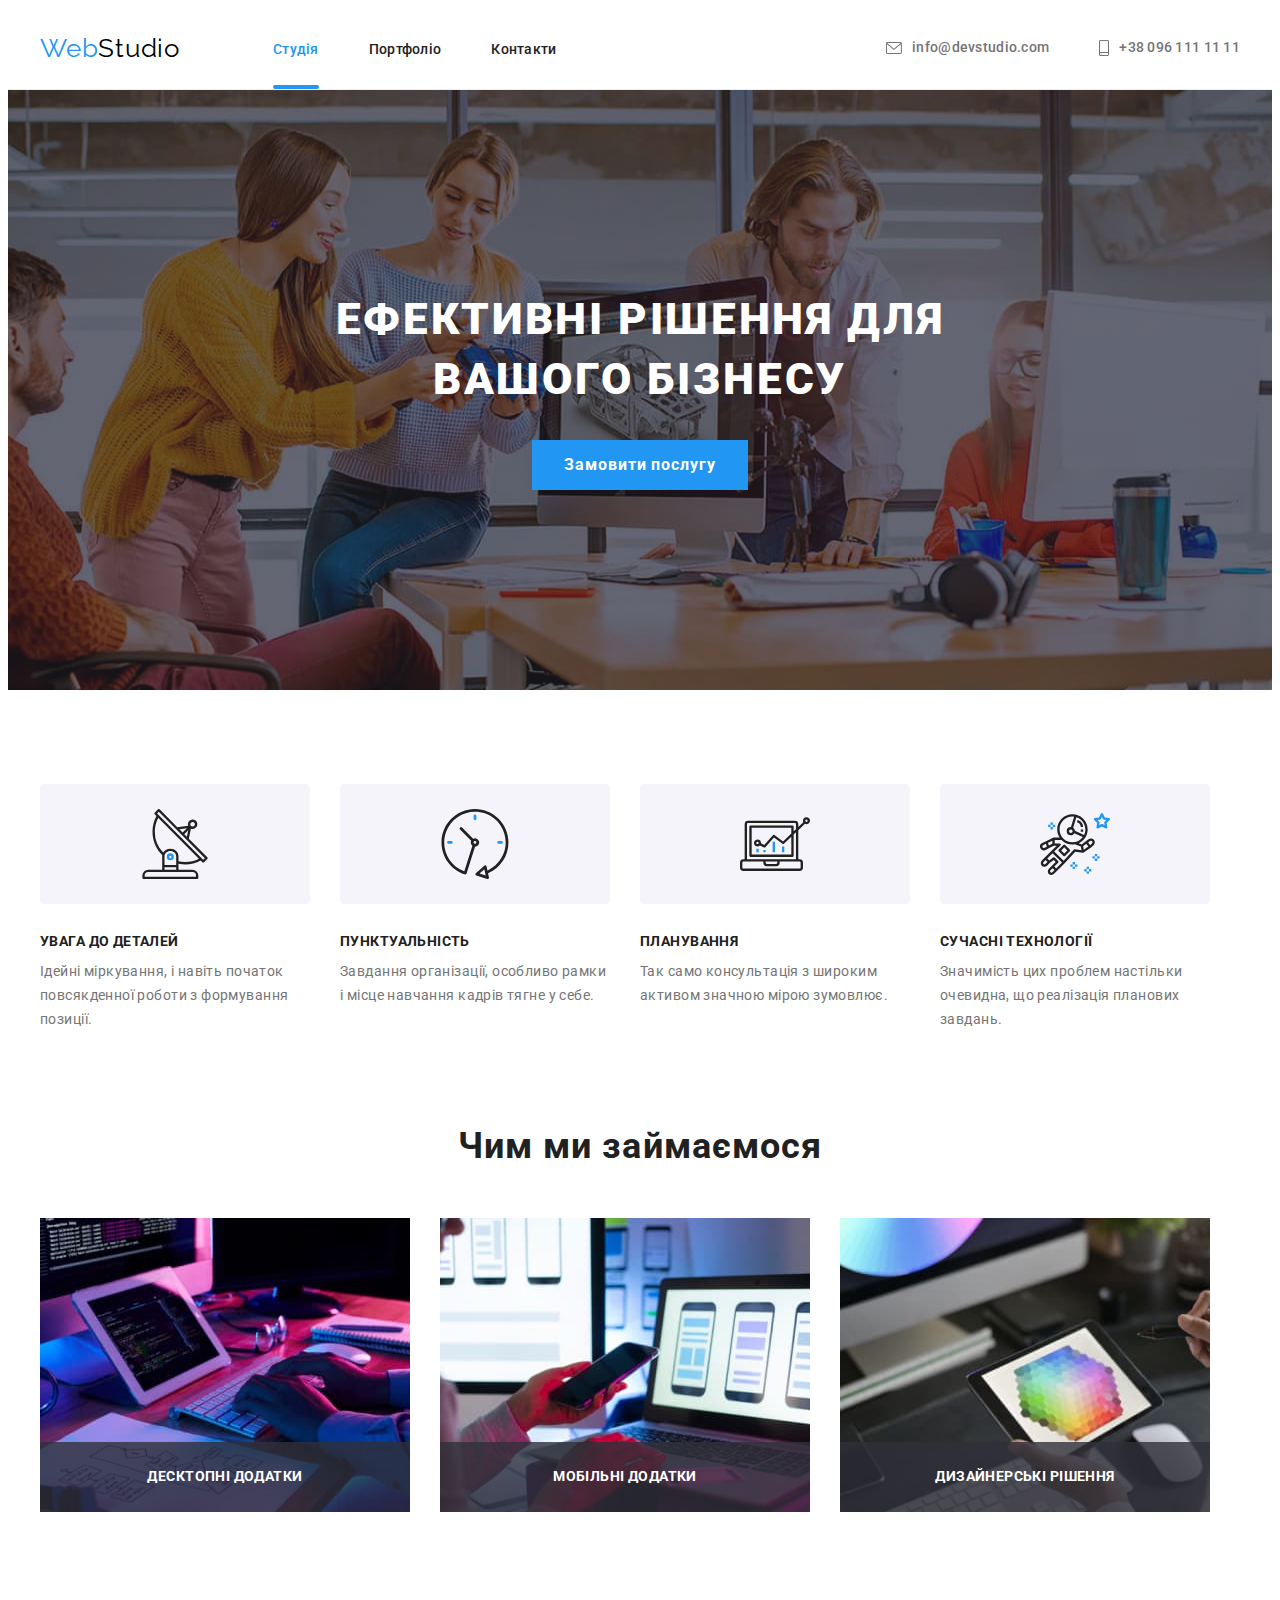
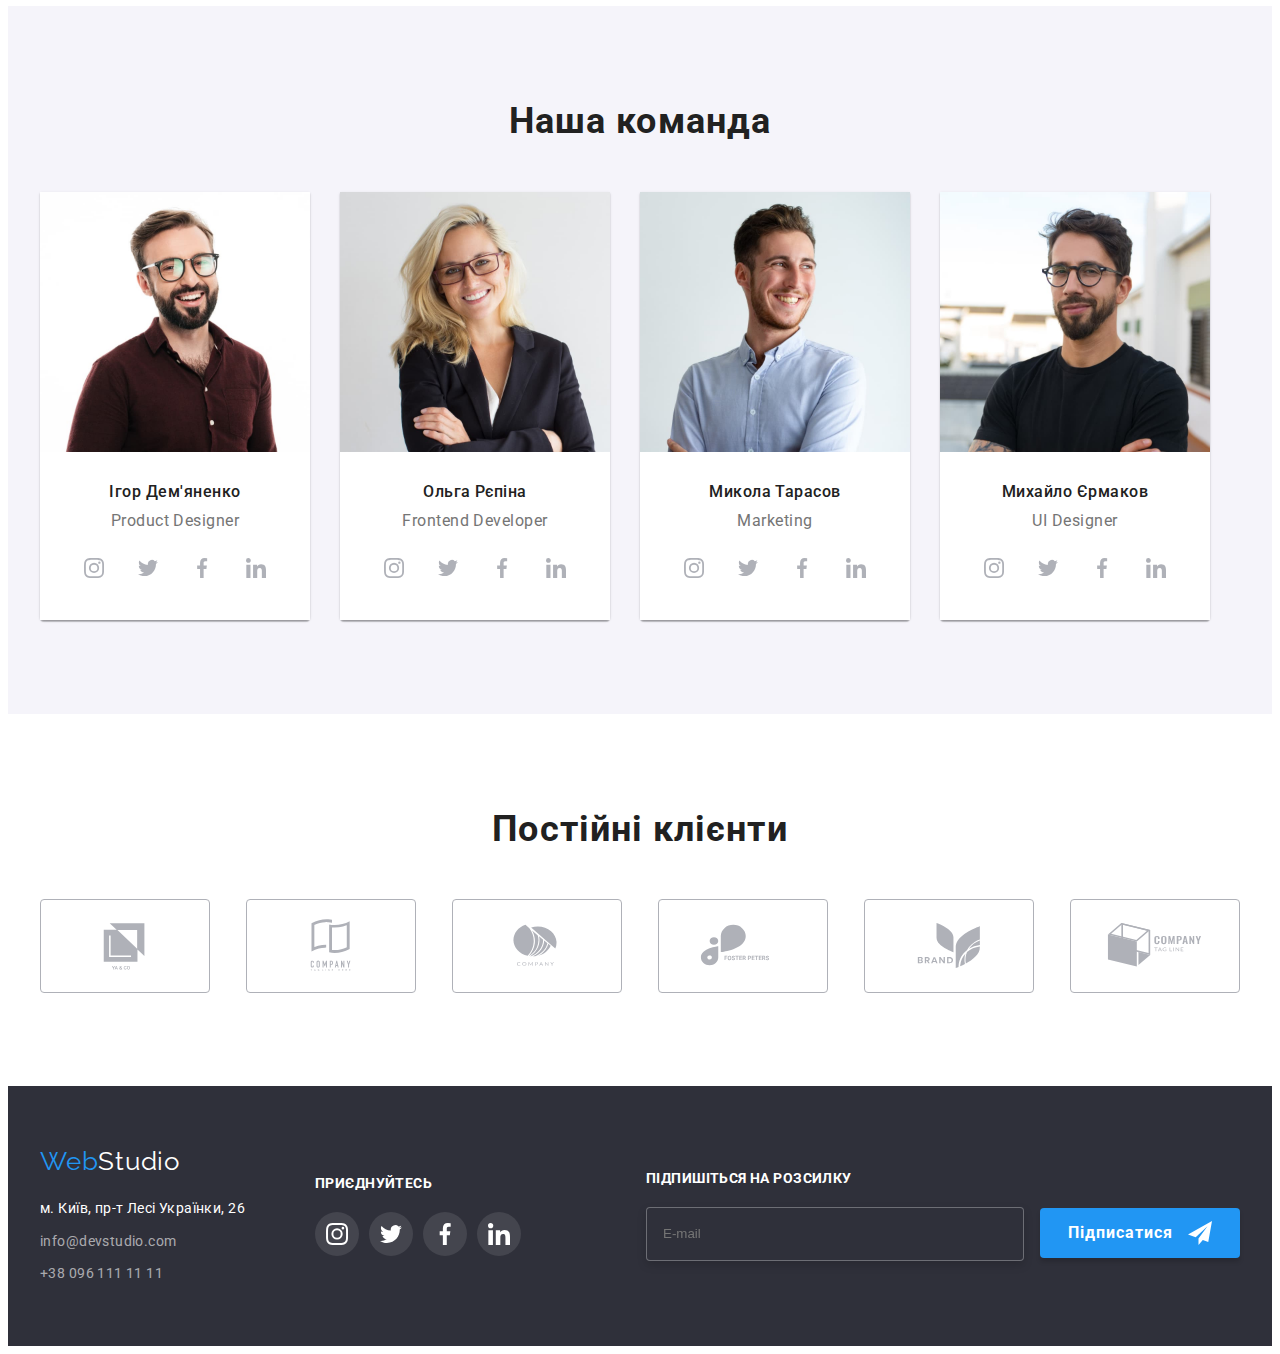
==== index.html @ cbd7b614 "semi-final-hw7" ====
<!DOCTYPE html>
<html lang="uk">
  <head>
    <meta charset="UTF-8" />
    <meta http-equiv="X-UA-Compatible" content="IE=edge" />
    <meta name="viewport" content="width=device-width, initial-scale=1.0" />
    <title>Студія</title>
    <link
      rel="stylesheet"
      href="https://cdnjs.cloudflare.com/ajax/libs/modern-normalize/1.1.0/modern-normalize.min.css"
      integrity="sha512-wpPYUAdjBVSE4KJnH1VR1HeZfpl1ub8YT/NKx4PuQ5NmX2tKuGu6U/JRp5y+Y8XG2tV+wKQpNHVUX03MfMFn9Q=="
      crossorigin="anonymous"
      referrerpolicy="no-referrer"
    />
    <!-- <link rel="stylesheet" href="./css/style.css" /> -->
    <link rel="stylesheet" href="./css/main.min.css" />

    <link rel="preconnect" href="https://fonts.googleapis.com" />
    <link rel="preconnect" href="https://fonts.gstatic.com" crossorigin />
    <link
      href="https://fonts.googleapis.com/css2?family=Raleway:wght@700&family=Roboto:wght@400;500;700;900&display=swap"
      rel="stylesheet"
    />
  </head>

  <body>
    <!-- header -->
    <header>
      <div class="container">
        <a class="logo-header" href="">Web<span class="header-studio">Studio</span></a>
        <nav>
          <ul class="list">
            <li><a href="" class="link current" target="_self">Студія</a></li>
            <li><a href="./portfolio.html" class="link">Портфоліо</a></li>
            <li><a href="" class="link">Контакти</a></li>
          </ul>
        </nav>

        <ul class="header-adress">
          <li>
            <a href="mailto:info@devstudio.com" class="header-mail">
              <svg width="16" height="12" class="header-mail-icon">
                <use href="./images/icons.svg#icon-envelope"></use>
              </svg>
              info@devstudio.com</a
            >
          </li>
          <li>
            <a href="tel:+380961111111" class="header-phone"
              ><svg width="10" height="16" class="header-phone-icon">
                <use href="./images/icons.svg#icon-smartphone"></use>
              </svg>
              +38 096 111 11 11</a
            >
          </li>
        </ul>
      </div>
    </header>
    <main>
      <section class="solution">
        <div class="container">
          <h1 class="solution-text">Ефективні рішення для вашого бізнесу</h1>
          <button class="button-studio" type="button" data-modal-open>Замовити послугу</button>
        </div>
      </section>
      <section class="section">
        <div class="container">
          <ul class="benefits">
            <li>
              <div class="benefits-icon">
                <svg width="70" height="70" class="benefits-icon-item">
                  <use href="./images/icons.svg#icon-antenna"></use>
                </svg>
              </div>
              <h3 class="benefits-text">УВАГА ДО ДЕТАЛЕЙ</h3>
              <p class="benefits-subtext">
                Ідейні міркування, і навіть початок повсякденної роботи з формування позиції.
              </p>
            </li>
            <li>
              <div class="benefits-icon">
                <svg width="70" height="70" class="benefits-icon-item">
                  <use href="./images/icons.svg#icon-clock"></use>
                </svg>
              </div>
              <h3 class="benefits-text">ПУНКТУАЛЬНІСТЬ</h3>
              <p class="benefits-subtext">
                Завдання організації, особливо рамки і місце навчання кадрів тягне у себе.
              </p>
            </li>

            <li>
              <div class="benefits-icon">
                <svg width="70" height="70" class="benefits-icon-item">
                  <use href="./images/icons.svg#icon-diagram"></use>
                </svg>
              </div>
              <h3 class="benefits-text">ПЛАНУВАННЯ</h3>
              <p class="benefits-subtext">
                Так само консультація з широким активом значною мірою зумовлює.
              </p>
            </li>
            <li>
              <div class="benefits-icon">
                <svg width="70" height="70" class="benefits-icon-item">
                  <use href="./images/icons.svg#icon-astronaut"></use>
                </svg>
              </div>
              <h3 class="benefits-text">СУЧАСНІ ТЕХНОЛОГІЇ</h3>
              <p class="benefits-subtext">
                Значимість цих проблем настільки очевидна, що реалізація планових завдань.
              </p>
            </li>
          </ul>
        </div>
      </section>
      <section class="section about">
        <div class="container">
          <h2 class="text-section">Чим ми займаємося</h2>
          <ul class="about-pictures">
            <li class="label">
              <img src="./images/box-1.jpg" alt="верстка" width="370" height="294" />
              <div class="label-studio">
                <h3 class="label-studio-text">Десктопні додатки</h3>
              </div>
            </li>
            <li class="label">
              <img src="./images/box-2.jpg" alt="оформлення" width="370" height="294" />
              <div class="label-studio">
                <h3 class="label-studio-text">Мобільні додатки</h3>
              </div>
            </li>
            <li class="label">
              <img src="./images/box-3.jpg" alt="результат" width="370" height="294" />
              <div class="label-studio">
                <h3 class="label-studio-text">Дизайнерські рішення</h3>
              </div>
            </li>
          </ul>
        </div>
      </section>
      <section class="team section">
        <div class="container">
          <h2 class="text-section">Наша команда</h2>
          <ul class="team-foto">
            <li>
              <img src="./images/foto-1.jpg" alt="Дизайнер" width="270" height="260" />
              <div class="hero-name-position">
                <h3 class="hero-name">Ігор Дем'яненко</h3>
                <p class="hero-position">Product Designer</p>
                <ul class="hero-adress">
                  <li class="hero-adress-link">
                    <a href="#" class="social-netw"
                      ><svg width="20" height="20" class="soc-netw-item">
                        <use href="./images/icons.svg#icon-instagram"></use></svg
                    ></a>
                  </li>
                  <li class="hero-adress-link">
                    <a href="#" class="social-netw"
                      ><svg width="20" height="20" class="soc-netw-item">
                        <use href="./images/icons.svg#icon-twitter"></use></svg
                    ></a>
                  </li>
                  <li class="hero-adress-link">
                    <a href="#" class="social-netw"
                      ><svg width="20" height="20" class="soc-netw-item">
                        <use href="./images/icons.svg#icon-facebook"></use></svg
                    ></a>
                  </li>
                  <li class="hero-adress-link">
                    <a href="#" class="social-netw"
                      ><svg width="20" height="20" class="soc-netw-item">
                        <use href="./images/icons.svg#icon-linkedin"></use></svg
                    ></a>
                  </li>
                </ul>
              </div>
            </li>
            <li>
              <img src="./images/foto-2.jpg" alt="Розробник" width="270" height="260" />
              <div class="hero-name-position">
                <h3 class="hero-name">Ольга Рєпіна</h3>
                <p class="hero-position">Frontend Developer</p>
                <ul class="hero-adress">
                  <li class="hero-adress-link">
                    <a href="#" class="social-netw"
                      ><svg width="20" height="20" class="soc-netw-item">
                        <use href="./images/icons.svg#icon-instagram"></use></svg
                    ></a>
                  </li>
                  <li class="hero-adress-link">
                    <a href="#" class="social-netw"
                      ><svg width="20" height="20" class="soc-netw-item">
                        <use href="./images/icons.svg#icon-twitter"></use></svg
                    ></a>
                  </li>
                  <li class="hero-adress-link">
                    <a href="#" class="social-netw"
                      ><svg width="20" height="20" class="soc-netw-item">
                        <use href="./images/icons.svg#icon-facebook"></use></svg
                    ></a>
                  </li>
                  <li class="hero-adress-link">
                    <a href="#" class="social-netw"
                      ><svg width="20" height="20" class="soc-netw-item">
                        <use href="./images/icons.svg#icon-linkedin"></use></svg
                    ></a>
                  </li>
                </ul>
              </div>
            </li>
            <li>
              <img src="./images/foto-3.jpg" alt="Маркетолог" width="270" height="260" />
              <div class="hero-name-position">
                <h3 class="hero-name">Микола Тарасов</h3>
                <p class="hero-position">Marketing</p>
                <ul class="hero-adress">
                  <li class="hero-adress-link">
                    <a href="#" class="social-netw"
                      ><svg width="20" height="20" class="soc-netw-item">
                        <use href="./images/icons.svg#icon-instagram"></use></svg
                    ></a>
                  </li>
                  <li class="hero-adress-link">
                    <a href="#" class="social-netw"
                      ><svg width="20" height="20" class="soc-netw-item">
                        <use href="./images/icons.svg#icon-twitter"></use></svg
                    ></a>
                  </li>
                  <li class="hero-adress-link">
                    <a href="#" class="social-netw"
                      ><svg width="20" height="20" class="soc-netw-item">
                        <use href="./images/icons.svg#icon-facebook"></use></svg
                    ></a>
                  </li>
                  <li class="hero-adress-link">
                    <a href="#" class="social-netw"
                      ><svg width="20" height="20" class="soc-netw-item">
                        <use href="./images/icons.svg#icon-linkedin"></use></svg
                    ></a>
                  </li>
                </ul>
              </div>
            </li>
            <li>
              <img src="./images/foto-4.jpg" alt="Дизайнер інтерфейсу" width="270" height="260" />
              <div class="hero-name-position">
                <h3 class="hero-name">Михайло Єрмаков</h3>
                <p class="hero-position">UI Designer</p>
                <ul class="hero-adress">
                  <li class="hero-adress-link">
                    <a href="#" class="social-netw"
                      ><svg width="20" height="20" class="soc-netw-item">
                        <use href="./images/icons.svg#icon-instagram"></use></svg
                    ></a>
                  </li>
                  <li class="hero-adress-link">
                    <a href="#" class="social-netw"
                      ><svg width="20" height="20" class="soc-netw-item">
                        <use href="./images/icons.svg#icon-twitter"></use></svg
                    ></a>
                  </li>
                  <li class="hero-adress-link">
                    <a href="#" class="social-netw"
                      ><svg width="20" height="20" class="soc-netw-item">
                        <use href="./images/icons.svg#icon-facebook"></use></svg
                    ></a>
                  </li>
                  <li class="hero-adress-link">
                    <a href="#" class="social-netw"
                      ><svg width="20" height="20" class="soc-netw-item">
                        <use href="./images/icons.svg#icon-linkedin"></use></svg
                    ></a>
                  </li>
                </ul>
              </div>
            </li>
          </ul>
        </div>
      </section>
      <section class="section">
        <div class="container">
          <h2 class="regular-clients">Постійні клієнти</h2>
          <ul class="clients">
            <li class="clients-icons">
              <a href="#" class="clients-icons-view"
                ><svg width="106" height="60" class="client-view">
                  <use href="./images/icons.svg#icon-Logo"></use></svg
              ></a>
            </li>
            <li class="clients-icons">
              <a href="#" class="clients-icons-view"
                ><svg width="106" height="60" class="client-view">
                  <use href="./images/icons.svg#icon-Logo-1"></use></svg
              ></a>
            </li>
            <li class="clients-icons">
              <a href="#" class="clients-icons-view"
                ><svg width="106" height="60" class="client-view">
                  <use href="./images/icons.svg#icon-Logo-2"></use></svg
              ></a>
            </li>
            <li class="clients-icons">
              <a href="#" class="clients-icons-view"
                ><svg width="106" height="60" class="client-view">
                  <use href="./images/icons.svg#icon-Logo-3"></use></svg
              ></a>
            </li>
            <li class="clients-icons">
              <a href="#" class="clients-icons-view"
                ><svg width="106" height="60" class="client-view">
                  <use href="./images/icons.svg#icon-Logo-4"></use></svg
              ></a>
            </li>
            <li class="clients-icons">
              <a href="#" class="clients-icons-view"
                ><svg width="106" height="60" class="client-view">
                  <use href="./images/icons.svg#icon-Logo-5"></use></svg
              ></a>
            </li>
          </ul>
        </div>
      </section>
    </main>
    <footer>
      <div class="container footer-cont">
        <div class="experiment">
          <a class="logo-footer" href="">Web<span class="footer-studio">Studio</span></a>

          <address>
            <ul class="footer-adress">
              <li class="footer-adress-list">
                <a
                  href="https://goo.gl/maps/3ANPrS1P89TsDABWA"
                  class="map"
                  target="_blank"
                  rel="noopener noreferrer nofollow"
                  >м. Київ, пр-т Лесі Українки, 26</a
                >
              </li>
              <li class="footer-adress-list">
                <a href="mailto:info@devstudio.com" class="footer-mail">info@devstudio.com</a>
              </li>
              <li class="footer-adress-list">
                <a href="tel:+380961111111" class="footer-phone">+38 096 111 11 11</a>
              </li>
            </ul>
          </address>
        </div>

        <div class="footer-social">
          <p class="footer-invite-text">Приєднуйтесь</p>
          <ul class="footer-invite">
            <li class="footer-invite-link">
              <a href="#" class="footer-invite-item"
                ><svg width="22" height="22" class="footer-invite-icon">
                  <use href="./images/icons.svg#icon-instagram"></use></svg
              ></a>
            </li>
            <li class="footer-invite-link">
              <a href="#" class="footer-invite-item"
                ><svg width="22" height="22" class="footer-invite-icon">
                  <use href="./images/icons.svg#icon-twitter"></use></svg
              ></a>
            </li>
            <li class="footer-invite-link">
              <a href="#" class="footer-invite-item"
                ><svg width="22" height="22" class="footer-invite-icon">
                  <use href="./images/icons.svg#icon-facebook"></use></svg
              ></a>
            </li>
            <li class="footer-invite-link">
              <a href="#" class="footer-invite-item"
                ><svg width="22" height="22" class="footer-invite-icon">
                  <use href="./images/icons.svg#icon-linkedin"></use></svg
              ></a>
            </li>
          </ul>
        </div>
        <div class="footer-mailing">
          <p class="footer-mailing-text">Підпишіться на розсилку</p>
          <form class="form-footer">
            <label class="mailing-text">
              <input class="input-text" name="Email" type="Email" placeholder="E-mail"
            /></label>

            <button type="submit" class="footer-mailing-btn">
              Підписатися
              <svg width="24" height="24" class="footer-icon-send">
                <use href="./images/icons.svg#icon-icon-send"></use>
              </svg>
            </button>
          </form>
        </div>
      </div>
    </footer>
    <div class="backdrop is-hidden" data-modal>
      <div class="modal">
        <button type="button" class="btn-close-modal" data-modal-close>
          <svg width="11" height="11" class="modal-close-icon">
            <use href="./images/icons.svg#icon-close"></use>
          </svg>
        </button>
        <form class="form-view">
          <p class="modal-head-text">Залиште свої дані, ми Вам передзвонимо</p>

          <label for="name" class="label-text">Ім'я</label>
          <div class="modal-input-wrap">
            <input id="name" type="text" class="modal-input-text" /><svg
              class="modal-person-icon"
              width="18"
              height="18"
            >
              <use href="./images/icons.svg#icon-person-black"></use>
            </svg>
          </div>
          <label for="tel" class="label-text">Телефон</label>
          <div class="modal-input-wrap">
            <input id="tel" name="tel" class="modal-input-text" type="tel" />
            <svg width="18" height="18" class="modal-person-icon">
              <use href="./images/icons.svg#icon-phone-black"></use>
            </svg>
          </div>
          <label for="email" class="label-text">Пошта</label>
          <div class="modal-input-wrap">
            <input id="email" class="modal-input-text" type="email" name="mail" />
            <svg width="18" height="18" class="modal-person-icon">
              <use href="./images/icons.svg#icon-email-black"></use>
            </svg>
          </div>
          <label class="label-text">Коментар</label>
          <div class="modal-input-wrap">
            <textarea class="modal-input-text" placeholder="Введіть текст"></textarea>
          </div>
        </form>
        <label class="modal-icon-agree"
          ><input class="inpp visually-hidden" type="checkbox" />
          <span class="icon-agree">
            <svg width="16" height="15" class="icon-agree-frame">
              <use href="./images/icons.svg#icon-Vector"></use>
            </svg>
            <svg width="11" height="8" class="modal-icon">
              <use href="./images/icons.svg#icon-Vector-1"></use>
            </svg>
          </span>

          <span class="modal-agree">
            Погоджуюся з розсилкою та приймаю
            <a class="link-modal-agree" href=""> <span class="text-treaty">Умови договору</span></a>
          </span></label
        >

        <button class="modal-agree-btn" type="submit">Відправити</button>
      </div>
    </div>
    <script src="./js/modal.js"></script>
  </body>
</html>
---- css/style.css ----
:root {
  --primery-color: #212121;
  --accent-color: #2196f3;
  --second-color: #757575;
  --backround-color: #f5f5f5;
  --logo-web-color: #000000;
  --background-btn: #f5f4fa;
  --text-btn-accent: #ffffff;
  --footer-adress-text: rgba(255, 255, 255, 0.6);
  --footer-backround-color: #2f303a;
  --icon-color: #afb1b8;
}

/* ----------------------------body portfolio studio---------------------------------- */
body {
  font-family: 'Roboto', 'Raleway', sans-serif;
  color: var(--primery-color);
  /* width: 1600px;
  height: 1880px;
  background: #ffffff; */
}

p,
h1,
h2,
h3,
h4,
h5,
h6 {
  margin: 0px;
}

img {
  display: block;
  max-width: 100%;
  height: auto;
}

ul {
  margin: 0;
  padding-left: 0;
}

.button {
  cursor: pointer;
}

.section {
  padding: 94px 0px;
}

.container {
  width: 1200px;
  padding: 0px 15px;
  margin: 0px auto;
  /* border: 2px solid tomato; */
}

/*---------------------------- Header portfolio studio----------------------------- */
/* .container.container-header {
  border-bottom: 1px solid #ececec;
} */

header {
  border-bottom: 1px solid #ececec;
}

header .container {
  display: flex;
  align-items: center;
}

/* ---логотип--- */
.logo-header {
  padding: 25px 0;
  display: block;
}

.header-studio {
  color: var(--logo-web-color);
}

.logo-header {
  font-family: 'Raleway';
  font-size: 26px;
  line-height: 1.19;
  text-decoration: none;
  letter-spacing: 0.03em;
  color: var(--accent-color);
  margin-right: 93px;
}

/* ---сторінки сайту портфоліо--- */

.list {
  /* position: relative; */
  padding: 0;
  display: block;
  list-style-type: none;
  display: flex;
}

.link {
  position: relative;
  padding: 32px 0;
  font-weight: 500;
  font-size: 14px;
  line-height: 1.14;
  letter-spacing: 0.02em;
  text-decoration: none;
  color: var(--primery-color);
  transition: color 250ms cubic-bezier(0.4, 0, 0.2, 1);
}

.link:hover,
.link:focus {
  color: var(--accent-color);
}

.list .link.current::after {
  position: absolute;
  bottom: 0;
  right: 0;
  content: ' ';
  width: 100%;
  height: 4px;
  background: #2196f3;
  border-radius: 2px;
}

.list .link.current {
  color: var(--accent-color);
}

/* ---контакти шапки--- */
.header-adress {
  /* padding: 32px 0; */
  list-style-type: none;
  display: flex;
  margin-left: auto;
}

.header-mail {
  display: flex;
  margin-right: 50px;
  align-items: center;
}

.list > li:not(:last-child) {
  margin-right: 50px;
}

.header-mail,
.header-phone {
  padding: 32px 0;
  font-weight: 500;
  font-size: 14px;
  line-height: 1.14;
  letter-spacing: 0.02em;
  color: var(--second-color);
  text-decoration: none;
  fill: var(--second-color);
  align-items: center;
  transition: color 250ms cubic-bezier(0.4, 0, 0.2, 1);
}

.header-mail-icon {
  margin-right: 10px;
}
.header-phone {
  display: flex;
  align-items: center;
}

.header-phone-icon {
  margin-right: 10px;
}

.header-phone:focus,
.header-phone:hover,
.header-mail:focus,
.header-mail:hover {
  color: var(--accent-color);
  fill: currentColor;
}

/*----------------------------- Main portfolio studio----------------------- */

/*---кнопки фільтра портфоліо--- */
.main-list-btn {
  margin-bottom: 50px;
  display: flex;
  justify-content: center;
}

.main-list-btn > li:nth-child(n + 2) {
  margin-left: 8px;
}

.button {
  font-family: inherit;
  /* font-style: normal; */
  font-weight: 500;
  font-size: 16px;
  line-height: 1.63;
  text-align: center;
  letter-spacing: 0.03em;
  background: var(--background-btn);
  color: var(--primery-color);
  border: none;
  padding: 6px 22px;
  transition: background 250ms cubic-bezier(0.4, 0, 0.2, 1),
    color 250ms cubic-bezier(0.4, 0, 0.2, 1);
}

.button:hover,
.button:focus {
  color: var(--text-btn-accent);
  background: var(--accent-color);
  cursor: pointer;
  border-radius: 4px;
  box-shadow: 0px 3px 1px rgba(0, 0, 0, 0.1), 0px 1px 2px rgba(0, 0, 0, 0.08),
    0px 2px 2px rgba(0, 0, 0, 0.12);
  outline: transparent;
  /* border-radius: 4px; */
}

.main-link-btn {
  list-style-type: none;
}

/* Секція ефективні рішення стуія */
.solution {
  background-image: linear-gradient(rgba(47, 48, 58, 0.4), rgba(47, 48, 58, 0.4)),
    url(../images/effect-solution.jpg);
  max-width: 1600px;
  background-repeat: no-repeat;
  background-position: center;
  padding: 200px 0;
  margin-left: auto;
  margin-right: auto;
}

.solution-text {
  font-weight: 900;
  font-size: 44px;
  line-height: 1.36;
  text-align: center;
  letter-spacing: 0.06em;
  text-transform: uppercase;
  color: var(--text-btn-accent);
  width: 696px;
  margin: 0 auto 30px;
}

/* ----кнопка замовити послугу студія----- */
.button-studio {
  display: block;
  font-family: inherit;
  font-weight: 700;
  font-size: 16px;
  line-height: 1.88;
  letter-spacing: 0.06em;
  color: #ffffff;
  background: #2196f3;
  margin: 0 auto;
  padding: 10px 32px;
  border: none;
  transition: color 250ms cubic-bezier(0.4, 0, 0.2, 1),
    background-color 250ms cubic-bezier(0.4, 0, 0.2, 1);
}

.button-studio:hover,
.button-studio:focus {
  color: var(--accent-color);
  background: var(--text-btn-accent);
  cursor: pointer;
  border-radius: 4px;
}

/*---фото и текст портфоліо--- */
.main-list {
  list-style-type: none;
  display: flex;
  flex-wrap: wrap;
  justify-content: space-between;
  flex-basis: calc((100%-60px) / 3);
  row-gap: 30px;
}

/* .main-list > li:nth-child(3n + 1) {
  margin-left: 0px;
} */
.main-link a {
  text-decoration: none;
  font-family: inherit;
  color: inherit;
}

.main-link-title {
  /* margin: 20px 24px; */
  padding: 20px 24px;
  border: 1px solid #eeeeee;
}

.main-link.img {
  margin-right: 0;
}

.main-link-list-foto {
  display: block;
  transition: box-shadow 250ms cubic-bezier(0.4, 0, 0.2, 1);
}
.main-link-list-foto:hover,
.main-link-list-foto:focus {
  box-shadow: 0px 1px 1px rgba(0, 0, 0, 0.12), 0px 4px 4px rgba(0, 0, 0, 0.06),
    1px 4px 6px rgba(0, 0, 0, 0.16);
}
.main-link-list-foto:hover .overley,
.main-link-list-foto:focus .overley {
  /* transform: translateY(-408px); */
  transform: translateY(-294px);
}

.img-overley{
  position: relative;
  overflow: hidden;
transition: transform 250px cubic-bezier(0.4, 0, 0.2, 1);}


.overley {
  position: absolute;
  display: flex;
  justify-content: center;
  align-items: center;
  height: 294px;
  width: 100%;
  padding: 0 24px;
  background: rgba(33, 150, 243, 0.9);
  transition: transform 250ms cubic-bezier(0.4, 0, 0.2, 1);
}
.overley-text {
  font-size: 18px;
  line-height: 1.56;
  letter-spacing: 0.03em;
  color: var(--text-btn-accent);
}

/* .main-link{display: block;} */
.main-link-lead {
  /* font-family: 'Roboto';
  font-style: normal; */
  font-weight: 700;
  font-size: 18px;
  line-height: 2;
  letter-spacing: 0.06em;
  margin-bottom: 4px;
}

.main-link-text {
  font-size: 16px;
  line-height: 1.88;
  letter-spacing: 0.03em;
  color: var(--second-color);
}

/* -------Студія------ */

/* ---переваги студія--- */
.benefits {
  list-style-type: none;
  display: flex;
}

.benefits > li:not(:first-child) {
  margin-left: 30px;
}

.benefits-icon {
  display: flex;
  justify-content: center;
  align-items: center;
  margin-bottom: 30px;
  height: 120px;
  max-width: 270px;
  background: var(--background-btn);
  border-radius: 4px;
}
/* .benefits-icon-item
{
} */

.benefits-text {
  font-weight: 700;
  font-size: 14px;
  line-height: 1.14;
  letter-spacing: 0.03em;
  margin-bottom: 10px;
}

.benefits-subtext {
  font-size: 14px;
  line-height: 1.71;
  letter-spacing: 0.03em;
  color: var(--second-color);
  max-width: 270px;
}

/* ----about studio--- */
.section.about {
  padding-top: 0;
}

.text-section {
  font-weight: 700;
  font-size: 36px;
  line-height: 1.17;
  letter-spacing: 0.03em;
  margin-bottom: 50px;
  text-align: center;
}

.about-pictures {
  list-style-type: none;
  display: flex;
}

.about-pictures > li:not(:first-child) {
  margin-left: 30px;
}

.label {
  position: relative;
}
.label-studio {
  position: absolute;
  display: flex;
  bottom: 0;
  height: 70px;
  width: 100%;
  align-items: center;
  justify-content: center;
  background: rgba(47, 48, 58, 0.8);
}
.label-studio-text {
  font-weight: 700;
  font-size: 14px;
  line-height: 1.14;
  text-align: center;
  letter-spacing: 0.03em;
  text-transform: uppercase;
  color: var(--text-btn-accent);
}

/* -----team studio-------- */
.text-section {
  margin-bottom: 50px;
}

.team {
  background-color: var(--background-btn);
}

.team-foto {
  list-style-type: none;
  display: flex;
}
.team-foto > li {
  box-shadow: 0px 1px 3px rgba(0, 0, 0, 0.12), 0px 1px 1px rgba(0, 0, 0, 0.14),
    0px 2px 1px rgba(0, 0, 0, 0.2);
  border-radius: 0px 0px 4px 4px;
}

.team-foto > li:not(:first-child) {
  margin-left: 30px;
}

.hero-name-position {
  padding-top: 30px;
  padding-bottom: 30px;
  background-color: var(--text-btn-accent);
}

.hero-name {
  font-weight: 500;
  font-size: 16px;
  line-height: 1.19;
  letter-spacing: 0.03em;
  /* margin-top: 30px; */
  margin-bottom: 10px;
  text-align: center;
}

.hero-position {
  font-size: 16px;
  line-height: 1.19;
  letter-spacing: 0.03em;
  color: var(--second-color);
  margin-bottom: 16px;
  text-align: center;
}
.hero-adress {
  list-style-type: none;
  display: flex;
  justify-content: center;
  align-items: center;
  gap: 10px;
}
.hero-adress-link {
  height: 44px;
  width: 44px;
}
.social-netw {
  display: flex;
  height: 100%;
  width: 100%;
  justify-content: center;
  align-items: center;
  border-radius: 50%;
  transition: background-color 250ms cubic-bezier(0.4, 0, 0.2, 1);
}
.soc-netw-item {
  fill: var(--icon-color);
  transition: fill 250ms cubic-bezier(0.4, 0, 0.2, 1);
}
.social-netw:hover,
.social-netw:focus {
  background-color: var(--accent-color);
  outline: transparent;
}

.social-netw:hover .soc-netw-item,
.social-netw:focus .soc-netw-item {
  fill: var(--text-btn-accent);
}
/* .social-netw:focus .soc-netw-item {
  fill: var(--text-btn-accent);
} */
/*---- Постійні клієнти studio ----*/

.regular-clients {
  font-weight: 700;
  font-size: 36px;
  line-height: 1.17;
  text-align: center;
  letter-spacing: 0.03em;
  color: var(--primery-color);
  margin-bottom: 50px;
}
.clients {
  list-style-type: none;
  display: flex;
  justify-content: space-between;
  align-items: center;
  gap: 30px;
}

.clients-icons {
  display: flex;
  width: 170px;
  height: 92px;
  justify-content: center;
  align-items: center;
}

.clients-icons-view {
  display: flex;
  height: 100%;
  width: 100%;
  justify-content: center;
  align-items: center;
  border: 1px solid var(--icon-color);
  border-radius: 4px;
  fill: var(--icon-color);
  transition: border 250ms cubic-bezier(0.4, 0, 0.2, 1);
}
.client-view {
  transition: fill 250ms cubic-bezier(0.4, 0, 0.2, 1);
}
.clients-icons-view:hover .client-view,
.clients-icons-view:focus .client-view {
  fill: var(--accent-color);
}
/* .clients-icons-view:focus .client-view {
  fill: var(--accent-color);
} */
.clients-icons-view:hover {
  border: 1px solid var(--accent-color);
  border-radius: 4px;
}
.clients-icons-view:focus {
  border: 1px solid var(--accent-color);
  border-radius: 4px;
  outline: transparent;
}

/*------------------------- Footer portfolio studio-------------------------*/
.footer-studio {
  color: var(--text-btn-accent);
}

.logo-footer {
  /* padding: 25px 0; */
  display: block;
  font-family: 'Raleway';
  font-size: 26px;
  line-height: 1.19;
  text-decoration: none;
  letter-spacing: 0.03em;
  color: var(--accent-color);
  margin-bottom: 20px;
  /* margin-right: 93px; */
  /* padding-top: 60px; */
}

footer {
  /* width: 1600px;
  height: 252px; */
  background: var(--footer-backround-color);
  margin: 0 auto;
  padding: 60px 0;
}

.footer-adress {
  list-style-type: none;
  /* margin-top: 20px; */
}

.footer-adress-list:not(:last-child) {
  margin-bottom: 9px;
}

.footer-adress a {
  text-decoration: none;
  font-style: normal;
  font-size: 14px;
  line-height: 1.7;
  letter-spacing: 0.03em;
  color: var(--footer-adress-text);
  display: block;
  transition: color 250ms cubic-bezier(0.4, 0, 0.2, 1);
}

.footer-adress .map {
  color: var(--text-btn-accent);
}

.map:hover,
.map:focus,
.footer-mail:hover,
.footer-mail:focus,
.footer-phone:hover,
.footer-phone:focus {
  color: var(--accent-color);
}
.footer-invite-text {
  font-weight: 700;
  font-size: 14px;
  line-height: 1.14;
  letter-spacing: 0.03em;
  text-transform: uppercase;
  color: var(--text-btn-accent);
  margin-bottom: 20px;
  text-align: left;
}
.footer-invite {
  list-style-type: none;
  display: flex;
}
.footer-social {
  margin-left: 70px;
}

.footer-invite-link {
  width: 44px;
  height: 44px;
  justify-content: space-between;
  align-items: center;
  background: rgba(255, 255, 255, 0.1);
  border-radius: 50%;
}
.footer-invite-link:not(:first-child) {
  margin-left: 10px;
}

.footer-cont {
  display: flex;
  align-items: center;
  justify-content: space-between;
}
.footer-invite-item {
  display: flex;
  width: 100%;
  height: 100%;
  justify-content: center;
  align-items: center;
  transition: background-color 250ms cubic-bezier(0.4, 0, 0.2, 1);
}
.footer-invite-icon {
  fill: var(--text-btn-accent);
}
.footer-invite-item:focus,
.footer-invite-item:hover {
  background-color: var(--accent-color);
  border-radius: 50%;
  outline: transparent;
}
.footer-mailing {
  margin-left: auto;
}
.footer-mailing-text {
  margin-bottom: 20px;
  font-family: 'Roboto';
  font-style: normal;
  font-weight: 700;
  font-size: 14px;
  line-height: 1.14;
  letter-spacing: 0.03em;
  text-transform: uppercase;
  color: var(--text-btn-accent);
}

.input-text {
  padding-left: 16px;
  color: var(--backround-color);
  background: var(--footer-backround-color);
  width: 358px;
  height: 50px;
  border: 1px solid rgba(255, 255, 255, 0.3);
  filter: drop-shadow(0px 4px 4px rgba(0, 0, 0, 0.15));
  border-radius: 4px;
}
.footer-mailing-btn {
  position: relative;
  width: 200px;
  height: 50px;
  background: var(--accent-color);
  box-shadow: 0px 4px 4px rgba(0, 0, 0, 0.15);
  border-radius: 4px;
}
.footer-mailing-btn {
  margin-left: 12px;
  padding: 10px 28px;
  text-align: start;
  cursor: pointer;
  border: none;
  font-family: 'Roboto';
  font-style: normal;
  font-weight: 700;
  font-size: 16px;
  line-height: 1.88;
  letter-spacing: 0.06em;
  color: var(--text-btn-accent);
}
.footer-icon-send {
  position: absolute;
  top: 13px;
  right: 28px;
}
/* ----------Модальне вікно----------- */
.backdrop {
  position: fixed;
  top: 0;
  height: 100%;
  width: 100%;
  background: rgba(0, 0, 0, 0.2);
  transition: opacity 500ms linear, visibility 500ms linear;
}
.modal {
  position: absolute;
  padding: 40px;
  height: 581px;
  min-width: 530px;
  top: 50%;
  left: 50%;
  transform: translate(-50%, -50%) rotate(0);
  background: var(--text-btn-accent);
  box-shadow: 0px 1px 3px rgba(0, 0, 0, 0.12), 0px 1px 1px rgba(0, 0, 0, 0.14),
    0px 2px 1px rgba(0, 0, 0, 0.2);
  border-radius: 4px;
  transition: transform 300ms linear;
}
.label-text {
  display: block;
  font-family: 'Roboto';
  font-style: normal;
  font-weight: 400;
  font-size: 12px;
  line-height: 1.17;
  letter-spacing: 0.01em;
  color: var(--second-color);
  width: 100%;
  /* margin-bottom: 10px; */
}
.modal-input-text {
  padding-left: 42px;
  width: 100%;
  border: 1px solid rgba(33, 33, 33, 0.2);
  border-radius: 4px;
  height: 40px;
  cursor: pointer;
  transition: border-color 250ms cubic-bezier(0.4, 0, 0.2, 1);
}
textarea {
  resize: none;
}
.modal-input-wrap textarea {
  display: block;
  margin-bottom: 20px;
  height: 120px;
  padding: 12px 16px;
}
textarea::placeholder {
  font-family: 'Roboto';
  font-style: normal;
  font-weight: 400;
  font-size: 12px;
  line-height: 1.17;
  letter-spacing: 0.01em;
  color: rgba(117, 117, 117, 0.5);
}
textarea::not(::placeholder-shown) {
  border-color: var(--accent-color);
}
/* .modal-person-icon {
} */
.modal-input-text:focus + svg,
.modal-input-text:hover + svg {
  fill: var(--accent-color);
  border-color: var(--accent-color);
}
.modal-input-text:focus,
.modal-input-text:hover {
  border-color: var(--accent-color);
  outline: none;
}
.inpp:checked + .icon-agree > svg.icon-agree-frame {
  fill: var(--accent-color);
  background-color: var(--accent-color);
  border-radius: 2px;
}

.modal-icon {
  position: absolute;
  height: 100%;
  width: 100%;
  padding: 4px 2px 3px 3px;
  fill: none;
  transition: fill 250ms cubic-bezier(0.4, 0, 0.2, 1);
}
.inpp:checked + .icon-agree > svg.modal-icon {
  fill: var(--text-btn-accent);
}

.icon-agree-frame {
  display: flex;
  width: 100%;
  height: 100%;
  justify-content: center;
  align-items: center;
  transition: fill 250ms cubic-bezier(0.4, 0, 0.2, 1),
    background-color 250ms cubic-bezier(0.4, 0, 0.2, 1);
}
/* .icon-agree-frame {
  fill: #2196f3;
  background-color: #2196f3;
} */
.modal-agree {
  font-family: 'Roboto';
  font-style: normal;
  font-weight: 400;
  font-size: 14px;
  line-height: 1.71;
  letter-spacing: 0.03em;
  color: var(--second-color);
}
.modal-icon-agree {
  display: flex;
  justify-content: center;
  align-items: center;
}
.icon-agree {
  display: flex;
  width: 16px;
  height: 15px;
  justify-content: center;
  align-items: center;
  position: relative;
  margin-right: 8px;
}

.modal-head-text {
  font-family: 'Roboto';
  font-style: normal;
  font-weight: 700;
  font-size: 20px;
  line-height: 1.15;
  text-align: center;
  letter-spacing: 0.03em;
  color: var(--primery-color);
  margin-bottom: 12px;
}

.modal-agree-btn {
  margin-top: 30px;
  margin-left: auto;
  margin-right: auto;
  width: 200px;
  height: 50px;
  font-family: 'Roboto';
  font-style: normal;
  font-weight: 700;
  font-size: 16px;
  line-height: 1.88;
  display: block;
  border: none;
  letter-spacing: 0.06em;
  color: var(--text-btn-accent);
  background: var(--accent-color);
  box-shadow: 0px 4px 4px rgba(0, 0, 0, 0.15);
  border-radius: 4px;
  cursor: pointer;
}

.modal-input-wrap {
  margin-top: 4px;
  margin-bottom: 10px;
  position: relative;
}
.modal-person-icon {
  position: absolute;
  top: 50%;
  transform: translateY(-50%);
  left: 12px;
  transition: fill 250ms cubic-bezier(0.4, 0, 0.2, 1);
}
.backdrop.is-hidden .modal {
  transform: translate(-50%, -50%) rotate(-180deg);
}
.link-modal-agree {
  text-decoration-color: var(--accent-color);
}
.modal-agree > a .text-treaty {
  color: var(--accent-color);
}
/* ---кнопка закриття модального вікна--- */
.btn-close-modal {
  padding: 0;
  position: absolute;
  display: flex;
  justify-content: center;
  align-items: center;
  width: 30px;
  height: 30px;
  right: 8px;
  top: 8px;
  background-color: var(--text-btn-accent);
  border: 1px solid rgba(0, 0, 0, 0.1);
  border-radius: 50%;
  cursor: pointer;
}
.btn-close-modal:hover .modal-close-icon,
btn-close-modal:focus .modal-close-icon {
  fill: var(--accent-color);
}
.modal-close-icon {
  display: flex;
  justify-content: center;
  align-items: center;
  fill: var(--logo-web-color);
  transition: fill 500ms cubic-bezier(0.4, 0, 0.2, 1);
}
.visually-hidden {
  visibility: hidden;
  opacity: 0;
  pointer-events: none;
}
.is-hidden {
  visibility: hidden;
  opacity: 0;
  pointer-events: none;
}
---- css/main.min.css ----
:root{--primery-color: #212121;--accent-color: #2196f3;--second-color: #757575;--backround-color: #f5f5f5;--logo-web-color: #000000;--background-btn: #f5f4fa;--text-btn-accent: #ffffff;--footer-adress-text: rgba(255, 255, 255, 0.6);--footer-backround-color: #2f303a;--icon-color: #afb1b8}body{font-family:"Roboto","Raleway",sans-serif;color:var(--primery-color)}header{border-bottom:1px solid #ececec}header .container{display:flex;align-items:center}.header-studio{color:var(--logo-web-color)}.list{padding:0;display:block;list-style-type:none;display:flex}.link{position:relative;padding:32px 0;font-weight:500;font-size:14px;line-height:1.14;letter-spacing:.02em;text-decoration:none;color:var(--primery-color);transition:color 250ms cubic-bezier(0.4, 0, 0.2, 1)}.link:hover,.link:focus{color:var(--accent-color)}.list .link.current{color:var(--accent-color)}.list .link.current::after{position:absolute;bottom:0;right:0;content:" ";width:100%;height:4px;background:#2196f3;border-radius:2px}.header-adress{list-style-type:none;display:flex;margin-left:auto}.header-mail{display:flex;margin-right:50px;align-items:center}.header-mail:focus,.header-mail:hover{color:var(--accent-color);fill:currentColor}.list>li:not(:last-child){margin-right:50px}.header-mail,.header-phone{padding:32px 0;font-weight:500;font-size:14px;line-height:1.14;letter-spacing:.02em;color:var(--second-color);text-decoration:none;fill:var(--second-color);align-items:center;transition:color 250ms cubic-bezier(0.4, 0, 0.2, 1)}.header-mail-icon{margin-right:10px}.header-phone{display:flex;align-items:center}.header-phone:hover,.header-phone:focus{color:var(--accent-color);fill:currentColor}.header-phone-icon{margin-right:10px}p,h1,h2,h3,h4,h5,h6{margin:0px}ul{margin:0;padding-left:0}img{display:block;max-width:100%;height:auto}.button{cursor:pointer}.section{padding:94px 0px}.container{width:1200px;padding:0px 15px;margin:0px auto}.logo-header{padding:25px 0;display:block}.logo-header{font-family:"Raleway";font-size:26px;line-height:1.19;text-decoration:none;letter-spacing:.03em;color:var(--accent-color);margin-right:93px}.logo-footer{display:block;font-family:"Raleway";font-size:26px;line-height:1.19;text-decoration:none;letter-spacing:.03em;color:var(--accent-color);margin-bottom:20px}.button-studio{display:block;font-family:inherit;font-weight:700;font-size:16px;line-height:1.88;letter-spacing:.06em;color:#fff;background:#2196f3;margin:0 auto;padding:10px 32px;border:none;transition:color 250ms cubic-bezier(0.4, 0, 0.2, 1),background-color 250ms cubic-bezier(0.4, 0, 0.2, 1)}.button-studio:hover,.button-studio:focus{color:var(--accent-color);background:var(--text-btn-accent);cursor:pointer;border-radius:4px}.solution{background-image:linear-gradient(rgba(47, 48, 58, 0.4), rgba(47, 48, 58, 0.4)),url(../images/effect-solution.jpg);max-width:1600px;background-repeat:no-repeat;background-position:center;padding:200px 0;margin-left:auto;margin-right:auto}.solution-text{font-weight:900;font-size:44px;line-height:1.36;text-align:center;letter-spacing:.06em;text-transform:uppercase;color:var(--text-btn-accent);width:696px;margin:0 auto 30px}.benefits{list-style-type:none;display:flex}.benefits>li:not(:first-child){margin-left:30px}.benefits-icon{display:flex;justify-content:center;align-items:center;margin-bottom:30px;height:120px;max-width:270px;background:var(--background-btn);border-radius:4px}.benefits-text{font-weight:700;font-size:14px;line-height:1.14;letter-spacing:.03em;margin-bottom:10px}.benefits-subtext{font-size:14px;line-height:1.71;letter-spacing:.03em;color:var(--second-color);max-width:270px}.section.about{padding-top:0}.text-section{font-weight:700;font-size:36px;line-height:1.17;letter-spacing:.03em;margin-bottom:50px;text-align:center}.about-pictures{list-style-type:none;display:flex}.about-pictures>li:not(:first-child){margin-left:30px}.label{position:relative}.label-studio{position:absolute;display:flex;bottom:0;height:70px;width:100%;align-items:center;justify-content:center;background:rgba(47,48,58,.8)}.label-studio-text{font-weight:700;font-size:14px;line-height:1.14;text-align:center;letter-spacing:.03em;text-transform:uppercase;color:var(--text-btn-accent)}.text-section{margin-bottom:50px}.team{background-color:var(--background-btn)}.team-foto{list-style-type:none;display:flex}.team-foto>li{box-shadow:0px 1px 3px rgba(0,0,0,.12),0px 1px 1px rgba(0,0,0,.14),0px 2px 1px rgba(0,0,0,.2);border-radius:0px 0px 4px 4px}.team-foto>li:not(:first-child){margin-left:30px}.hero-name-position{padding-top:30px;padding-bottom:30px;background-color:var(--text-btn-accent)}.hero-name{font-weight:500;font-size:16px;line-height:1.19;letter-spacing:.03em;margin-bottom:10px;text-align:center}.hero-position{font-size:16px;line-height:1.19;letter-spacing:.03em;color:var(--second-color);margin-bottom:16px;text-align:center}.hero-adress{list-style-type:none;display:flex;justify-content:center;align-items:center;gap:10px}.hero-adress-link{height:44px;width:44px}.social-netw{display:flex;height:100%;width:100%;justify-content:center;align-items:center;border-radius:50%;transition:background-color 250ms cubic-bezier(0.4, 0, 0.2, 1)}.social-netw:hover,.social-netw:focus{background-color:var(--accent-color);outline:rgba(0,0,0,0)}.social-netw:hover .soc-netw-item,.social-netw:focus .soc-netw-item{fill:var(--text-btn-accent)}.soc-netw-item{fill:var(--icon-color);transition:fill 250ms cubic-bezier(0.4, 0, 0.2, 1)}.regular-clients{font-weight:700;font-size:36px;line-height:1.17;text-align:center;letter-spacing:.03em;color:var(--primery-color);margin-bottom:50px}.clients{list-style-type:none;display:flex;justify-content:space-between;align-items:center;gap:30px}.clients-icons{display:flex;width:170px;height:92px;justify-content:center;align-items:center}.clients-icons-view{display:flex;height:100%;width:100%;justify-content:center;align-items:center;border:1px solid var(--icon-color);border-radius:4px;fill:var(--icon-color);transition:border 250ms cubic-bezier(0.4, 0, 0.2, 1)}.clients-icons-view:hover .client-view,.clients-icons-view:focus .client-view{fill:var(--accent-color)}.clients-icons-view:hover{border:1px solid var(--accent-color);border-radius:4px}.clients-icons-view:focus{border:1px solid var(--accent-color);border-radius:4px;outline:rgba(0,0,0,0)}.client-view{transition:fill 250ms cubic-bezier(0.4, 0, 0.2, 1)}.main-list-btn{margin-bottom:50px;display:flex;justify-content:center}.main-list-btn>li:nth-child(n+2){margin-left:8px}.button{font-family:inherit;font-weight:500;font-size:16px;line-height:1.63;text-align:center;letter-spacing:.03em;background:var(--background-btn);color:var(--primery-color);border:none;padding:6px 22px;transition:background 250ms cubic-bezier(0.4, 0, 0.2, 1),color 250ms cubic-bezier(0.4, 0, 0.2, 1)}.button:hover,.button:focus{color:var(--text-btn-accent);background:var(--accent-color);cursor:pointer;border-radius:4px;box-shadow:0px 3px 1px rgba(0,0,0,.1),0px 1px 2px rgba(0,0,0,.08),0px 2px 2px rgba(0,0,0,.12);outline:rgba(0,0,0,0)}.main-link-btn{list-style-type:none}.main-list{list-style-type:none;display:flex;flex-wrap:wrap;justify-content:space-between;flex-basis:calc((100% - 60px)/3);row-gap:30px}.main-link a{text-decoration:none;font-family:inherit;color:inherit}.main-link-title{padding:20px 24px;border:1px solid #eee}.main-link.img{margin-right:0}.main-link-list-foto{display:block;transition:box-shadow 250ms cubic-bezier(0.4, 0, 0.2, 1)}.main-link-list-foto:hover,.main-link-list-foto:focus{box-shadow:0px 1px 1px rgba(0,0,0,.12),0px 4px 4px rgba(0,0,0,.06),1px 4px 6px rgba(0,0,0,.16)}.main-link-list-foto:hover .overley,.main-link-list-foto:focus .overley{transform:translateY(-294px)}footer{background:var(--footer-backround-color);margin:0 auto;padding:60px 0}.footer-studio{color:var(--text-btn-accent)}.footer-adress{list-style-type:none}.footer-adress-list:not(:last-child){margin-bottom:9px}.footer-adress a{text-decoration:none;font-style:normal;font-size:14px;line-height:1.7;letter-spacing:.03em;color:var(--footer-adress-text);display:block;transition:color 250ms cubic-bezier(0.4, 0, 0.2, 1)}.footer-adress .map{color:var(--text-btn-accent)}.map:hover,.map:focus,.footer-mail:hover,.footer-mail:focus,.footer-phone:hover,.footer-phone:focus{color:var(--accent-color)}.footer-invite-text{font-weight:700;font-size:14px;line-height:1.14;letter-spacing:.03em;text-transform:uppercase;color:var(--text-btn-accent);margin-bottom:20px;text-align:left}.footer-invite{list-style-type:none;display:flex}.footer-social{margin-left:70px}.footer-invite-link{width:44px;height:44px;justify-content:space-between;align-items:center;background:rgba(255,255,255,.1);border-radius:50%}.footer-invite-link:not(:first-child){margin-left:10px}.footer-cont{display:flex;align-items:center;justify-content:space-between}.footer-invite-item{display:flex;width:100%;height:100%;justify-content:center;align-items:center;transition:background-color 250ms cubic-bezier(0.4, 0, 0.2, 1)}.footer-invite-item:focus,.footer-invite-item:hover{background-color:var(--accent-color);border-radius:50%;outline:rgba(0,0,0,0)}.footer-invite-icon{fill:var(--text-btn-accent)}.footer-mailing{margin-left:auto}.footer-mailing-text{margin-bottom:20px;font-family:"Roboto";font-style:normal;font-weight:700;font-size:14px;line-height:1.14;letter-spacing:.03em;text-transform:uppercase;color:var(--text-btn-accent)}.input-text{padding-left:16px;color:var(--backround-color);background:var(--footer-backround-color);width:358px;height:50px;border:1px solid rgba(255,255,255,.3);filter:drop-shadow(0px 4px 4px rgba(0, 0, 0, 0.15));border-radius:4px}.footer-mailing-btn{position:relative;width:200px;height:50px;background:var(--accent-color);box-shadow:0px 4px 4px rgba(0,0,0,.15);border-radius:4px;margin-left:12px;padding:10px 28px;text-align:start;cursor:pointer;border:none;font-family:"Roboto";font-style:normal;font-weight:700;font-size:16px;line-height:1.88;letter-spacing:.06em;color:var(--text-btn-accent)}.footer-icon-send{position:absolute;top:13px;right:28px}.img-overley{position:relative;overflow:hidden;transition:transform 250px cubic-bezier(0.4, 0, 0.2, 1)}.overley{position:absolute;display:flex;justify-content:center;align-items:center;height:294px;width:100%;padding:0 24px;background:rgba(33,150,243,.9);transition:transform 250ms cubic-bezier(0.4, 0, 0.2, 1)}.overley-text{font-size:18px;line-height:1.56;letter-spacing:.03em;color:var(--text-btn-accent)}.main-link-lead{font-weight:700;font-size:18px;line-height:2;letter-spacing:.06em;margin-bottom:4px}.main-link-text{font-size:16px;line-height:1.88;letter-spacing:.03em;color:var(--second-color)}.backdrop{position:fixed;top:0;height:100%;width:100%;background:rgba(0,0,0,.2);transition:opacity 500ms linear,visibility 500ms linear}.modal{position:absolute;padding:40px;height:581px;min-width:530px;top:50%;left:50%;transform:translate(-50%, -50%) rotate(0);background:var(--text-btn-accent);box-shadow:0px 1px 3px rgba(0,0,0,.12),0px 1px 1px rgba(0,0,0,.14),0px 2px 1px rgba(0,0,0,.2);border-radius:4px;transition:transform 300ms linear}.label-text{display:block;font-family:"Roboto";font-style:normal;font-weight:400;font-size:12px;line-height:1.17;letter-spacing:.01em;color:var(--second-color);width:100%}.modal-input-text{padding-left:42px;width:100%;border:1px solid rgba(33,33,33,.2);border-radius:4px;height:40px;cursor:pointer;transition:border-color 250ms cubic-bezier(0.4, 0, 0.2, 1)}.modal-input-text:focus,.modal-input-text:hover{border-color:var(--accent-color);outline:none}.modal-input-text:focus+svg,.modal-input-text:hover+svg{fill:var(--accent-color);border-color:var(--accent-color)}textarea{resize:none}textarea::not(::-moz-placeholder-shown){border-color:var(--accent-color)}textarea::not(:-ms-input-placeholder-shown){border-color:var(--accent-color)}textarea::not(::placeholder-shown){border-color:var(--accent-color)}textarea::-moz-placeholder{font-family:"Roboto";font-style:normal;font-weight:400;font-size:12px;line-height:1.17;letter-spacing:.01em;color:rgba(117,117,117,.5)}textarea:-ms-input-placeholder{font-family:"Roboto";font-style:normal;font-weight:400;font-size:12px;line-height:1.17;letter-spacing:.01em;color:rgba(117,117,117,.5)}textarea::placeholder{font-family:"Roboto";font-style:normal;font-weight:400;font-size:12px;line-height:1.17;letter-spacing:.01em;color:rgba(117,117,117,.5)}.modal-input-wrap textarea{display:block;margin-bottom:20px;height:120px;padding:12px 16px}.inpp:checked+.icon-agree>svg.icon-agree-frame{fill:var(--accent-color);background-color:var(--accent-color);border-radius:2px}.modal-icon{position:absolute;height:100%;width:100%;padding:4px 2px 3px 3px;fill:none;transition:fill 250ms cubic-bezier(0.4, 0, 0.2, 1)}.inpp:checked+.icon-agree>svg.modal-icon{fill:var(--text-btn-accent)}.icon-agree-frame{display:flex;width:100%;height:100%;justify-content:center;align-items:center;transition:fill 250ms cubic-bezier(0.4, 0, 0.2, 1),background-color 250ms cubic-bezier(0.4, 0, 0.2, 1)}.modal-agree{font-family:"Roboto";font-style:normal;font-weight:400;font-size:14px;line-height:1.71;letter-spacing:.03em;color:var(--second-color)}.modal-icon-agree{display:flex;justify-content:center;align-items:center}.icon-agree{display:flex;width:16px;height:15px;justify-content:center;align-items:center;position:relative;margin-right:8px}.modal-head-text{font-family:"Roboto";font-style:normal;font-weight:700;font-size:20px;line-height:1.15;text-align:center;letter-spacing:.03em;color:var(--primery-color);margin-bottom:12px}.modal-agree-btn{margin-top:30px;margin-left:auto;margin-right:auto;width:200px;height:50px;font-family:"Roboto";font-style:normal;font-weight:700;font-size:16px;line-height:1.88;display:block;border:none;letter-spacing:.06em;color:var(--text-btn-accent);background:var(--accent-color);box-shadow:0px 4px 4px rgba(0,0,0,.15);border-radius:4px;cursor:pointer}.modal-input-wrap{margin-top:4px;margin-bottom:10px;position:relative}.modal-person-icon{position:absolute;top:50%;transform:translateY(-50%);left:12px;transition:fill 250ms cubic-bezier(0.4, 0, 0.2, 1)}.backdrop.is-hidden .modal{transform:translate(-50%, -50%) rotate(-180deg)}.link-modal-agree{-webkit-text-decoration-color:var(--accent-color);text-decoration-color:var(--accent-color)}.modal-agree>a .text-treaty{color:var(--accent-color)}.btn-close-modal{padding:0;position:absolute;display:flex;justify-content:center;align-items:center;width:30px;height:30px;right:8px;top:8px;background-color:var(--text-btn-accent);border:1px solid rgba(0,0,0,.1);border-radius:50%;cursor:pointer}.btn-close-modal:hover .modal-close-icon,.btn-close-modal:focus .modal-close-icon{fill:var(--accent-color)}.modal-close-icon{display:flex;justify-content:center;align-items:center;fill:var(--logo-web-color);transition:fill 500ms cubic-bezier(0.4, 0, 0.2, 1)}.visually-hidden{visibility:hidden;opacity:0;pointer-events:none}.is-hidden{visibility:hidden;opacity:0;pointer-events:none}/*# sourceMappingURL=main.min.css.map */
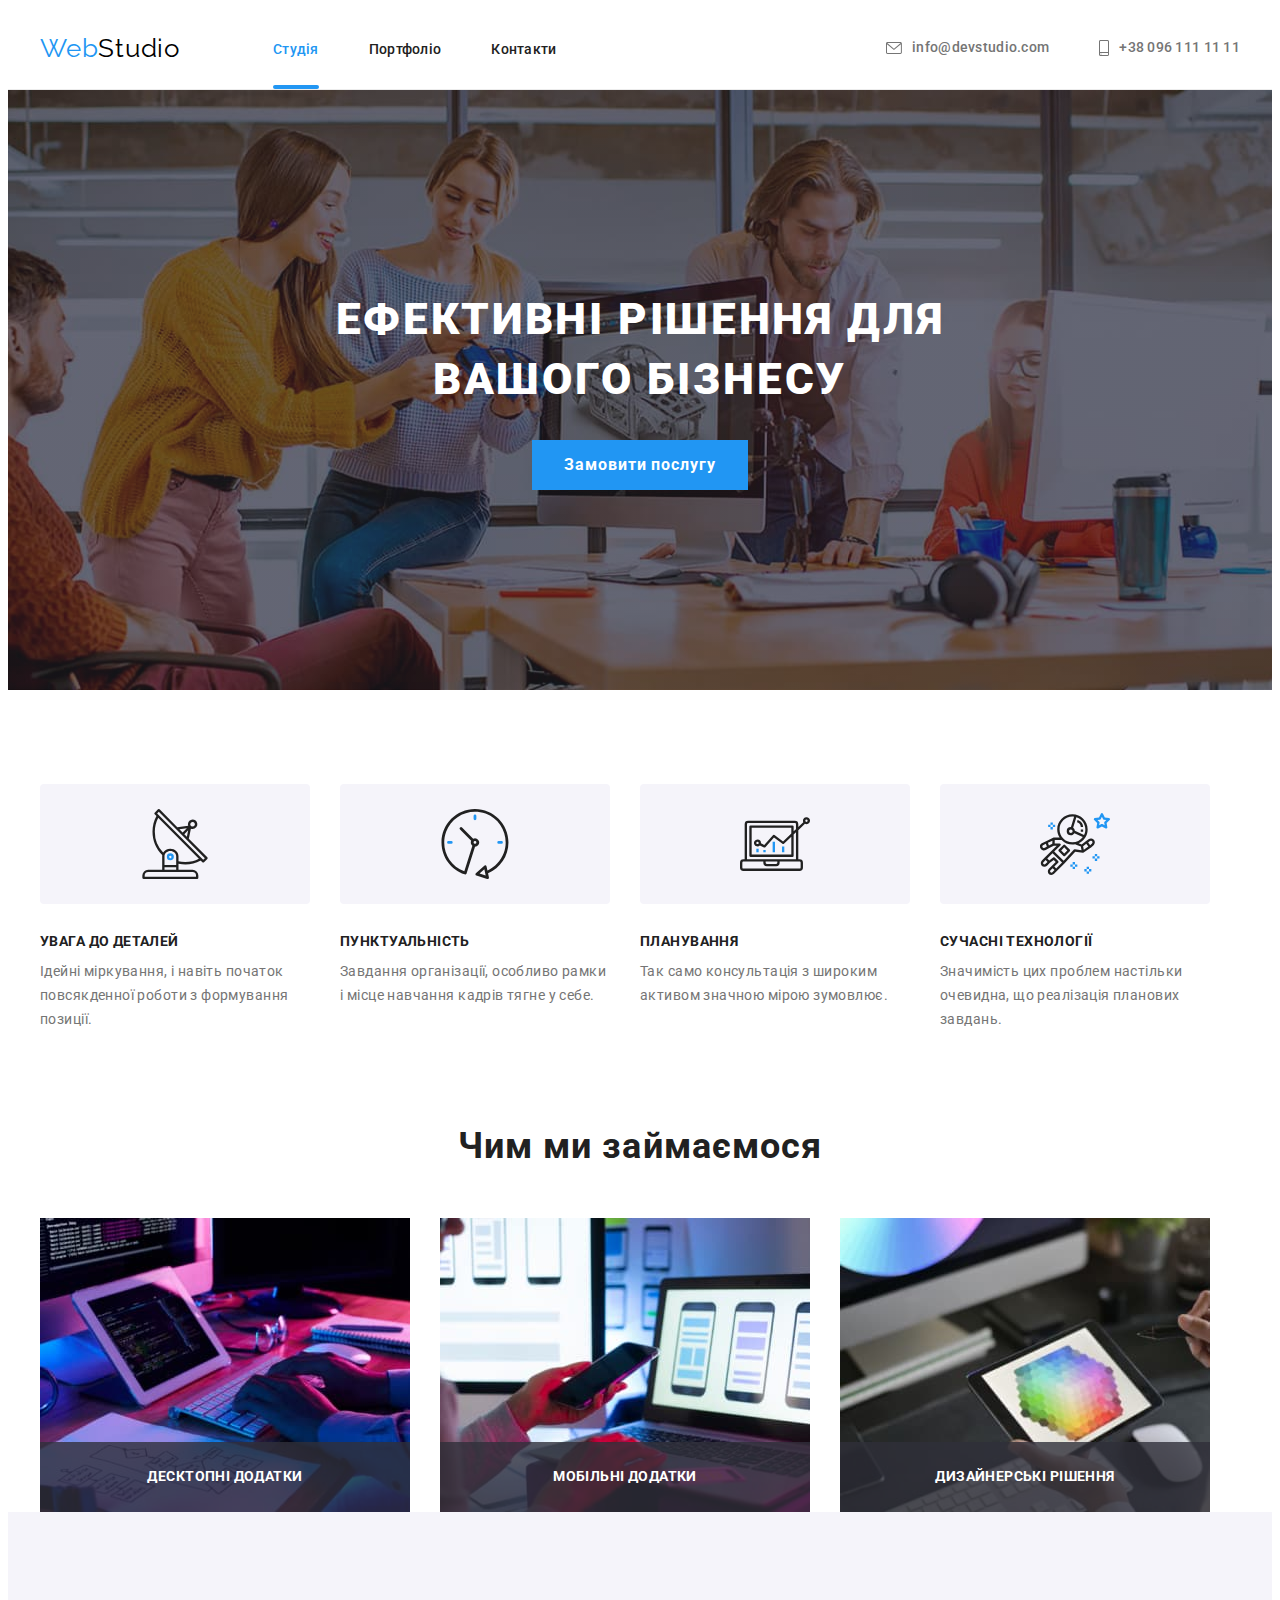
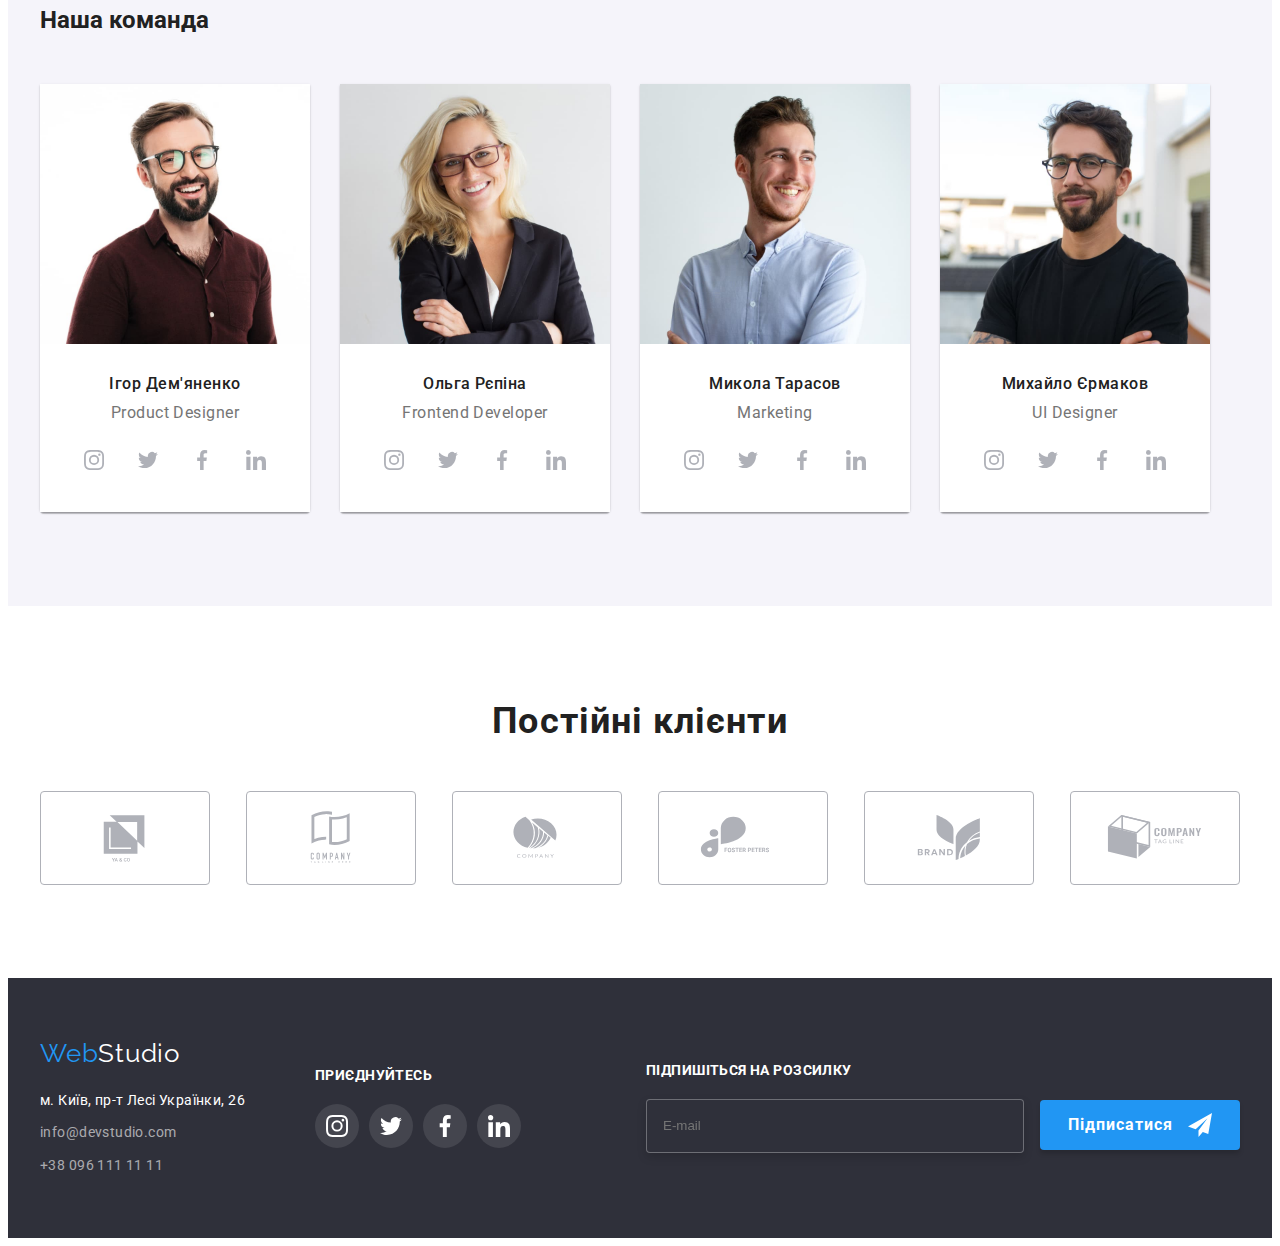
==== commit 5ea43ce1: "scss-plan" ====
--- a/index.html
+++ b/index.html
@@ -25,29 +25,31 @@
 
   <body>
     <!-- header -->
-    <header>
+    <header class="header">
       <div class="container">
-        <a class="logo-header" href="">Web<span class="header-studio">Studio</span></a>
-        <nav>
-          <ul class="list">
-            <li><a href="" class="link current" target="_self">Студія</a></li>
-            <li><a href="./portfolio.html" class="link">Портфоліо</a></li>
-            <li><a href="" class="link">Контакти</a></li>
+        <a class="logo header__logo" href=""
+          >Web<span class="logo__text header__logo--color">Studio</span></a
+        >
+        <nav class="navigation header__navigation">
+          <ul class="navigation__list">
+            <li><a href="" class="navigation__link current" target="_self">Студія</a></li>
+            <li><a href="./portfolio.html" class="navigation__link">Портфоліо</a></li>
+            <li><a href="" class="navigation__link">Контакти</a></li>
           </ul>
         </nav>
 
-        <ul class="header-adress">
+        <ul class="connection">
           <li>
-            <a href="mailto:info@devstudio.com" class="header-mail">
-              <svg width="16" height="12" class="header-mail-icon">
+            <a href="mailto:info@devstudio.com" class="connection__mail">
+              <svg width="16" height="12" class="connection__icon">
                 <use href="./images/icons.svg#icon-envelope"></use>
               </svg>
               info@devstudio.com</a
             >
           </li>
           <li>
-            <a href="tel:+380961111111" class="header-phone"
-              ><svg width="10" height="16" class="header-phone-icon">
+            <a href="tel:+380961111111" class="connection__phone"
+              ><svg width="10" height="16" class="connection__icon">
                 <use href="./images/icons.svg#icon-smartphone"></use>
               </svg>
               +38 096 111 11 11</a
@@ -59,78 +61,80 @@
     <main>
       <section class="solution">
         <div class="container">
-          <h1 class="solution-text">Ефективні рішення для вашого бізнесу</h1>
-          <button class="button-studio" type="button" data-modal-open>Замовити послугу</button>
+          <h1 class="solution__text">Ефективні рішення для вашого бізнесу</h1>
+          <button class="solution__button button-studio" type="button" data-modal-open>
+            Замовити послугу
+          </button>
         </div>
       </section>
       <section class="section">
         <div class="container">
           <ul class="benefits">
             <li>
-              <div class="benefits-icon">
-                <svg width="70" height="70" class="benefits-icon-item">
+              <div class="benefits__icon benefits-icon">
+                <svg width="70" height="70" class="benefits__icon--item">
                   <use href="./images/icons.svg#icon-antenna"></use>
                 </svg>
               </div>
-              <h3 class="benefits-text">УВАГА ДО ДЕТАЛЕЙ</h3>
-              <p class="benefits-subtext">
+              <h3 class="benefits__text">УВАГА ДО ДЕТАЛЕЙ</h3>
+              <p class="benefits__subtext">
                 Ідейні міркування, і навіть початок повсякденної роботи з формування позиції.
               </p>
             </li>
             <li>
-              <div class="benefits-icon">
-                <svg width="70" height="70" class="benefits-icon-item">
+              <div class="benefits__icon">
+                <svg width="70" height="70" class="benefits__icon--item">
                   <use href="./images/icons.svg#icon-clock"></use>
                 </svg>
               </div>
-              <h3 class="benefits-text">ПУНКТУАЛЬНІСТЬ</h3>
-              <p class="benefits-subtext">
+              <h3 class="benefits__text">ПУНКТУАЛЬНІСТЬ</h3>
+              <p class="benefits__subtext">
                 Завдання організації, особливо рамки і місце навчання кадрів тягне у себе.
               </p>
             </li>
 
             <li>
-              <div class="benefits-icon">
-                <svg width="70" height="70" class="benefits-icon-item">
+              <div class="benefits__icon">
+                <svg width="70" height="70" class="benefits__icon--item">
                   <use href="./images/icons.svg#icon-diagram"></use>
                 </svg>
               </div>
-              <h3 class="benefits-text">ПЛАНУВАННЯ</h3>
-              <p class="benefits-subtext">
+              <h3 class="benefits__text">ПЛАНУВАННЯ</h3>
+              <p class="benefits__subtext">
                 Так само консультація з широким активом значною мірою зумовлює.
               </p>
             </li>
             <li>
-              <div class="benefits-icon">
-                <svg width="70" height="70" class="benefits-icon-item">
+              <div class="benefits__icon">
+                <svg width="70" height="70" class="benefits__icon--item">
                   <use href="./images/icons.svg#icon-astronaut"></use>
                 </svg>
               </div>
-              <h3 class="benefits-text">СУЧАСНІ ТЕХНОЛОГІЇ</h3>
-              <p class="benefits-subtext">
+              <h3 class="benefits__text">СУЧАСНІ ТЕХНОЛОГІЇ</h3>
+              <p class="benefits__subtext">
                 Значимість цих проблем настільки очевидна, що реалізація планових завдань.
               </p>
             </li>
           </ul>
         </div>
       </section>
-      <section class="section about">
+      <section class="about">
         <div class="container">
-          <h2 class="text-section">Чим ми займаємося</h2>
-          <ul class="about-pictures">
-            <li class="label">
+          <h2 class="about__text text-section">Чим ми займаємося</h2>
+          <ul class="solution-pictures about-pictures">
+            <li class="solution-pictures__label label">
               <img src="./images/box-1.jpg" alt="верстка" width="370" height="294" />
               <div class="label-studio">
                 <h3 class="label-studio-text">Десктопні додатки</h3>
               </div>
             </li>
-            <li class="label">
+            <li class="solution-pictures__label label">
               <img src="./images/box-2.jpg" alt="оформлення" width="370" height="294" />
               <div class="label-studio">
                 <h3 class="label-studio-text">Мобільні додатки</h3>
               </div>
             </li>
-            <li class="label">
+            <li class="solution-pictures__label label">
               <img src="./images/box-3.jpg" alt="результат" width="370" height="294" />
               <div class="label-studio">
                 <h3 class="label-studio-text">Дизайнерські рішення</h3>
--- a/css/style.css
+++ b/css/style.css
@@ -261,8 +261,8 @@
   font-size: 16px;
   line-height: 1.88;
   letter-spacing: 0.06em;
-  color: #ffffff;
-  background: #2196f3;
+  color: var(--text-btn-accent);
+  background: var(--accent-color);
   margin: 0 auto;
   padding: 10px 32px;
   border: none;
--- a/css/main.min.css
+++ b/css/main.min.css
@@ -1 +1 @@
-:root{--primery-color: #212121;--accent-color: #2196f3;--second-color: #757575;--backround-color: #f5f5f5;--logo-web-color: #000000;--background-btn: #f5f4fa;--text-btn-accent: #ffffff;--footer-adress-text: rgba(255, 255, 255, 0.6);--footer-backround-color: #2f303a;--icon-color: #afb1b8}body{font-family:"Roboto","Raleway",sans-serif;color:var(--primery-color)}header{border-bottom:1px solid #ececec}header .container{display:flex;align-items:center}.header-studio{color:var(--logo-web-color)}.list{padding:0;display:block;list-style-type:none;display:flex}.link{position:relative;padding:32px 0;font-weight:500;font-size:14px;line-height:1.14;letter-spacing:.02em;text-decoration:none;color:var(--primery-color);transition:color 250ms cubic-bezier(0.4, 0, 0.2, 1)}.link:hover,.link:focus{color:var(--accent-color)}.list .link.current{color:var(--accent-color)}.list .link.current::after{position:absolute;bottom:0;right:0;content:" ";width:100%;height:4px;background:#2196f3;border-radius:2px}.header-adress{list-style-type:none;display:flex;margin-left:auto}.header-mail{display:flex;margin-right:50px;align-items:center}.header-mail:focus,.header-mail:hover{color:var(--accent-color);fill:currentColor}.list>li:not(:last-child){margin-right:50px}.header-mail,.header-phone{padding:32px 0;font-weight:500;font-size:14px;line-height:1.14;letter-spacing:.02em;color:var(--second-color);text-decoration:none;fill:var(--second-color);align-items:center;transition:color 250ms cubic-bezier(0.4, 0, 0.2, 1)}.header-mail-icon{margin-right:10px}.header-phone{display:flex;align-items:center}.header-phone:hover,.header-phone:focus{color:var(--accent-color);fill:currentColor}.header-phone-icon{margin-right:10px}p,h1,h2,h3,h4,h5,h6{margin:0px}ul{margin:0;padding-left:0}img{display:block;max-width:100%;height:auto}.button{cursor:pointer}.section{padding:94px 0px}.container{width:1200px;padding:0px 15px;margin:0px auto}.logo-header{padding:25px 0;display:block}.logo-header{font-family:"Raleway";font-size:26px;line-height:1.19;text-decoration:none;letter-spacing:.03em;color:var(--accent-color);margin-right:93px}.logo-footer{display:block;font-family:"Raleway";font-size:26px;line-height:1.19;text-decoration:none;letter-spacing:.03em;color:var(--accent-color);margin-bottom:20px}.button-studio{display:block;font-family:inherit;font-weight:700;font-size:16px;line-height:1.88;letter-spacing:.06em;color:#fff;background:#2196f3;margin:0 auto;padding:10px 32px;border:none;transition:color 250ms cubic-bezier(0.4, 0, 0.2, 1),background-color 250ms cubic-bezier(0.4, 0, 0.2, 1)}.button-studio:hover,.button-studio:focus{color:var(--accent-color);background:var(--text-btn-accent);cursor:pointer;border-radius:4px}.solution{background-image:linear-gradient(rgba(47, 48, 58, 0.4), rgba(47, 48, 58, 0.4)),url(../images/effect-solution.jpg);max-width:1600px;background-repeat:no-repeat;background-position:center;padding:200px 0;margin-left:auto;margin-right:auto}.solution-text{font-weight:900;font-size:44px;line-height:1.36;text-align:center;letter-spacing:.06em;text-transform:uppercase;color:var(--text-btn-accent);width:696px;margin:0 auto 30px}.benefits{list-style-type:none;display:flex}.benefits>li:not(:first-child){margin-left:30px}.benefits-icon{display:flex;justify-content:center;align-items:center;margin-bottom:30px;height:120px;max-width:270px;background:var(--background-btn);border-radius:4px}.benefits-text{font-weight:700;font-size:14px;line-height:1.14;letter-spacing:.03em;margin-bottom:10px}.benefits-subtext{font-size:14px;line-height:1.71;letter-spacing:.03em;color:var(--second-color);max-width:270px}.section.about{padding-top:0}.text-section{font-weight:700;font-size:36px;line-height:1.17;letter-spacing:.03em;margin-bottom:50px;text-align:center}.about-pictures{list-style-type:none;display:flex}.about-pictures>li:not(:first-child){margin-left:30px}.label{position:relative}.label-studio{position:absolute;display:flex;bottom:0;height:70px;width:100%;align-items:center;justify-content:center;background:rgba(47,48,58,.8)}.label-studio-text{font-weight:700;font-size:14px;line-height:1.14;text-align:center;letter-spacing:.03em;text-transform:uppercase;color:var(--text-btn-accent)}.text-section{margin-bottom:50px}.team{background-color:var(--background-btn)}.team-foto{list-style-type:none;display:flex}.team-foto>li{box-shadow:0px 1px 3px rgba(0,0,0,.12),0px 1px 1px rgba(0,0,0,.14),0px 2px 1px rgba(0,0,0,.2);border-radius:0px 0px 4px 4px}.team-foto>li:not(:first-child){margin-left:30px}.hero-name-position{padding-top:30px;padding-bottom:30px;background-color:var(--text-btn-accent)}.hero-name{font-weight:500;font-size:16px;line-height:1.19;letter-spacing:.03em;margin-bottom:10px;text-align:center}.hero-position{font-size:16px;line-height:1.19;letter-spacing:.03em;color:var(--second-color);margin-bottom:16px;text-align:center}.hero-adress{list-style-type:none;display:flex;justify-content:center;align-items:center;gap:10px}.hero-adress-link{height:44px;width:44px}.social-netw{display:flex;height:100%;width:100%;justify-content:center;align-items:center;border-radius:50%;transition:background-color 250ms cubic-bezier(0.4, 0, 0.2, 1)}.social-netw:hover,.social-netw:focus{background-color:var(--accent-color);outline:rgba(0,0,0,0)}.social-netw:hover .soc-netw-item,.social-netw:focus .soc-netw-item{fill:var(--text-btn-accent)}.soc-netw-item{fill:var(--icon-color);transition:fill 250ms cubic-bezier(0.4, 0, 0.2, 1)}.regular-clients{font-weight:700;font-size:36px;line-height:1.17;text-align:center;letter-spacing:.03em;color:var(--primery-color);margin-bottom:50px}.clients{list-style-type:none;display:flex;justify-content:space-between;align-items:center;gap:30px}.clients-icons{display:flex;width:170px;height:92px;justify-content:center;align-items:center}.clients-icons-view{display:flex;height:100%;width:100%;justify-content:center;align-items:center;border:1px solid var(--icon-color);border-radius:4px;fill:var(--icon-color);transition:border 250ms cubic-bezier(0.4, 0, 0.2, 1)}.clients-icons-view:hover .client-view,.clients-icons-view:focus .client-view{fill:var(--accent-color)}.clients-icons-view:hover{border:1px solid var(--accent-color);border-radius:4px}.clients-icons-view:focus{border:1px solid var(--accent-color);border-radius:4px;outline:rgba(0,0,0,0)}.client-view{transition:fill 250ms cubic-bezier(0.4, 0, 0.2, 1)}.main-list-btn{margin-bottom:50px;display:flex;justify-content:center}.main-list-btn>li:nth-child(n+2){margin-left:8px}.button{font-family:inherit;font-weight:500;font-size:16px;line-height:1.63;text-align:center;letter-spacing:.03em;background:var(--background-btn);color:var(--primery-color);border:none;padding:6px 22px;transition:background 250ms cubic-bezier(0.4, 0, 0.2, 1),color 250ms cubic-bezier(0.4, 0, 0.2, 1)}.button:hover,.button:focus{color:var(--text-btn-accent);background:var(--accent-color);cursor:pointer;border-radius:4px;box-shadow:0px 3px 1px rgba(0,0,0,.1),0px 1px 2px rgba(0,0,0,.08),0px 2px 2px rgba(0,0,0,.12);outline:rgba(0,0,0,0)}.main-link-btn{list-style-type:none}.main-list{list-style-type:none;display:flex;flex-wrap:wrap;justify-content:space-between;flex-basis:calc((100% - 60px)/3);row-gap:30px}.main-link a{text-decoration:none;font-family:inherit;color:inherit}.main-link-title{padding:20px 24px;border:1px solid #eee}.main-link.img{margin-right:0}.main-link-list-foto{display:block;transition:box-shadow 250ms cubic-bezier(0.4, 0, 0.2, 1)}.main-link-list-foto:hover,.main-link-list-foto:focus{box-shadow:0px 1px 1px rgba(0,0,0,.12),0px 4px 4px rgba(0,0,0,.06),1px 4px 6px rgba(0,0,0,.16)}.main-link-list-foto:hover .overley,.main-link-list-foto:focus .overley{transform:translateY(-294px)}footer{background:var(--footer-backround-color);margin:0 auto;padding:60px 0}.footer-studio{color:var(--text-btn-accent)}.footer-adress{list-style-type:none}.footer-adress-list:not(:last-child){margin-bottom:9px}.footer-adress a{text-decoration:none;font-style:normal;font-size:14px;line-height:1.7;letter-spacing:.03em;color:var(--footer-adress-text);display:block;transition:color 250ms cubic-bezier(0.4, 0, 0.2, 1)}.footer-adress .map{color:var(--text-btn-accent)}.map:hover,.map:focus,.footer-mail:hover,.footer-mail:focus,.footer-phone:hover,.footer-phone:focus{color:var(--accent-color)}.footer-invite-text{font-weight:700;font-size:14px;line-height:1.14;letter-spacing:.03em;text-transform:uppercase;color:var(--text-btn-accent);margin-bottom:20px;text-align:left}.footer-invite{list-style-type:none;display:flex}.footer-social{margin-left:70px}.footer-invite-link{width:44px;height:44px;justify-content:space-between;align-items:center;background:rgba(255,255,255,.1);border-radius:50%}.footer-invite-link:not(:first-child){margin-left:10px}.footer-cont{display:flex;align-items:center;justify-content:space-between}.footer-invite-item{display:flex;width:100%;height:100%;justify-content:center;align-items:center;transition:background-color 250ms cubic-bezier(0.4, 0, 0.2, 1)}.footer-invite-item:focus,.footer-invite-item:hover{background-color:var(--accent-color);border-radius:50%;outline:rgba(0,0,0,0)}.footer-invite-icon{fill:var(--text-btn-accent)}.footer-mailing{margin-left:auto}.footer-mailing-text{margin-bottom:20px;font-family:"Roboto";font-style:normal;font-weight:700;font-size:14px;line-height:1.14;letter-spacing:.03em;text-transform:uppercase;color:var(--text-btn-accent)}.input-text{padding-left:16px;color:var(--backround-color);background:var(--footer-backround-color);width:358px;height:50px;border:1px solid rgba(255,255,255,.3);filter:drop-shadow(0px 4px 4px rgba(0, 0, 0, 0.15));border-radius:4px}.footer-mailing-btn{position:relative;width:200px;height:50px;background:var(--accent-color);box-shadow:0px 4px 4px rgba(0,0,0,.15);border-radius:4px;margin-left:12px;padding:10px 28px;text-align:start;cursor:pointer;border:none;font-family:"Roboto";font-style:normal;font-weight:700;font-size:16px;line-height:1.88;letter-spacing:.06em;color:var(--text-btn-accent)}.footer-icon-send{position:absolute;top:13px;right:28px}.img-overley{position:relative;overflow:hidden;transition:transform 250px cubic-bezier(0.4, 0, 0.2, 1)}.overley{position:absolute;display:flex;justify-content:center;align-items:center;height:294px;width:100%;padding:0 24px;background:rgba(33,150,243,.9);transition:transform 250ms cubic-bezier(0.4, 0, 0.2, 1)}.overley-text{font-size:18px;line-height:1.56;letter-spacing:.03em;color:var(--text-btn-accent)}.main-link-lead{font-weight:700;font-size:18px;line-height:2;letter-spacing:.06em;margin-bottom:4px}.main-link-text{font-size:16px;line-height:1.88;letter-spacing:.03em;color:var(--second-color)}.backdrop{position:fixed;top:0;height:100%;width:100%;background:rgba(0,0,0,.2);transition:opacity 500ms linear,visibility 500ms linear}.modal{position:absolute;padding:40px;height:581px;min-width:530px;top:50%;left:50%;transform:translate(-50%, -50%) rotate(0);background:var(--text-btn-accent);box-shadow:0px 1px 3px rgba(0,0,0,.12),0px 1px 1px rgba(0,0,0,.14),0px 2px 1px rgba(0,0,0,.2);border-radius:4px;transition:transform 300ms linear}.label-text{display:block;font-family:"Roboto";font-style:normal;font-weight:400;font-size:12px;line-height:1.17;letter-spacing:.01em;color:var(--second-color);width:100%}.modal-input-text{padding-left:42px;width:100%;border:1px solid rgba(33,33,33,.2);border-radius:4px;height:40px;cursor:pointer;transition:border-color 250ms cubic-bezier(0.4, 0, 0.2, 1)}.modal-input-text:focus,.modal-input-text:hover{border-color:var(--accent-color);outline:none}.modal-input-text:focus+svg,.modal-input-text:hover+svg{fill:var(--accent-color);border-color:var(--accent-color)}textarea{resize:none}textarea::not(::-moz-placeholder-shown){border-color:var(--accent-color)}textarea::not(:-ms-input-placeholder-shown){border-color:var(--accent-color)}textarea::not(::placeholder-shown){border-color:var(--accent-color)}textarea::-moz-placeholder{font-family:"Roboto";font-style:normal;font-weight:400;font-size:12px;line-height:1.17;letter-spacing:.01em;color:rgba(117,117,117,.5)}textarea:-ms-input-placeholder{font-family:"Roboto";font-style:normal;font-weight:400;font-size:12px;line-height:1.17;letter-spacing:.01em;color:rgba(117,117,117,.5)}textarea::placeholder{font-family:"Roboto";font-style:normal;font-weight:400;font-size:12px;line-height:1.17;letter-spacing:.01em;color:rgba(117,117,117,.5)}.modal-input-wrap textarea{display:block;margin-bottom:20px;height:120px;padding:12px 16px}.inpp:checked+.icon-agree>svg.icon-agree-frame{fill:var(--accent-color);background-color:var(--accent-color);border-radius:2px}.modal-icon{position:absolute;height:100%;width:100%;padding:4px 2px 3px 3px;fill:none;transition:fill 250ms cubic-bezier(0.4, 0, 0.2, 1)}.inpp:checked+.icon-agree>svg.modal-icon{fill:var(--text-btn-accent)}.icon-agree-frame{display:flex;width:100%;height:100%;justify-content:center;align-items:center;transition:fill 250ms cubic-bezier(0.4, 0, 0.2, 1),background-color 250ms cubic-bezier(0.4, 0, 0.2, 1)}.modal-agree{font-family:"Roboto";font-style:normal;font-weight:400;font-size:14px;line-height:1.71;letter-spacing:.03em;color:var(--second-color)}.modal-icon-agree{display:flex;justify-content:center;align-items:center}.icon-agree{display:flex;width:16px;height:15px;justify-content:center;align-items:center;position:relative;margin-right:8px}.modal-head-text{font-family:"Roboto";font-style:normal;font-weight:700;font-size:20px;line-height:1.15;text-align:center;letter-spacing:.03em;color:var(--primery-color);margin-bottom:12px}.modal-agree-btn{margin-top:30px;margin-left:auto;margin-right:auto;width:200px;height:50px;font-family:"Roboto";font-style:normal;font-weight:700;font-size:16px;line-height:1.88;display:block;border:none;letter-spacing:.06em;color:var(--text-btn-accent);background:var(--accent-color);box-shadow:0px 4px 4px rgba(0,0,0,.15);border-radius:4px;cursor:pointer}.modal-input-wrap{margin-top:4px;margin-bottom:10px;position:relative}.modal-person-icon{position:absolute;top:50%;transform:translateY(-50%);left:12px;transition:fill 250ms cubic-bezier(0.4, 0, 0.2, 1)}.backdrop.is-hidden .modal{transform:translate(-50%, -50%) rotate(-180deg)}.link-modal-agree{-webkit-text-decoration-color:var(--accent-color);text-decoration-color:var(--accent-color)}.modal-agree>a .text-treaty{color:var(--accent-color)}.btn-close-modal{padding:0;position:absolute;display:flex;justify-content:center;align-items:center;width:30px;height:30px;right:8px;top:8px;background-color:var(--text-btn-accent);border:1px solid rgba(0,0,0,.1);border-radius:50%;cursor:pointer}.btn-close-modal:hover .modal-close-icon,.btn-close-modal:focus .modal-close-icon{fill:var(--accent-color)}.modal-close-icon{display:flex;justify-content:center;align-items:center;fill:var(--logo-web-color);transition:fill 500ms cubic-bezier(0.4, 0, 0.2, 1)}.visually-hidden{visibility:hidden;opacity:0;pointer-events:none}.is-hidden{visibility:hidden;opacity:0;pointer-events:none}/*# sourceMappingURL=main.min.css.map */+:root{--primery-color: #212121;--accent-color: #2196f3;--second-color: #757575;--backround-color: #f5f5f5;--logo-web-color: #000000;--background-btn: #f5f4fa;--text-btn-accent: #ffffff;--footer-adress-text: rgba(255, 255, 255, 0.6);--footer-backround-color: #2f303a;--icon-color: #afb1b8}body{font-family:"Roboto","Raleway",sans-serif;color:var(--primery-color)}.header{border-bottom:1px solid #ececec}.header .container{display:flex;align-items:center}.header__logo{padding:25px 0;margin-right:93px}.header__logo--color{color:var(--logo-web-color)}.navigation__list{padding:0;display:block;list-style-type:none;display:flex}.navigation__list>li:not(:last-child){margin-right:50px}.navigation__link{position:relative;padding:32px 0;font-weight:500;font-size:14px;line-height:1.14;letter-spacing:.02em;text-decoration:none;color:var(--primery-color);transition:color 250ms cubic-bezier(0.4, 0, 0.2, 1)}.navigation__link:hover,.navigation__link:focus{color:var(--accent-color)}.navigation__list .navigation__link.current{color:var(--accent-color)}.navigation__list .navigation__link.current::after{position:absolute;bottom:0;right:0;content:" ";width:100%;height:4px;background:#2196f3;border-radius:2px}.connection{list-style-type:none;display:flex;margin-left:auto}.connection__mail{display:flex;margin-right:50px;align-items:center}.connection__mail:focus,.connection__mail:hover{color:var(--accent-color);fill:currentColor}.connection__mail,.connection__phone{padding:32px 0;font-weight:500;font-size:14px;line-height:1.14;letter-spacing:.02em;color:var(--second-color);text-decoration:none;fill:var(--second-color);align-items:center;transition:color 250ms cubic-bezier(0.4, 0, 0.2, 1)}.connection__phone{display:flex;align-items:center}.connection__phone:hover,.connection__phone:focus{color:var(--accent-color);fill:currentColor}.connection__icon{margin-right:10px}p,h1,h2,h3,h4,h5,h6{margin:0px}ul{margin:0;padding-left:0}img{display:block;max-width:100%;height:auto}.button{cursor:pointer}.section{padding:94px 0px}.container{width:1200px;padding:0px 15px;margin:0px auto}.logo{display:block;font-family:"Raleway";font-size:26px;line-height:1.19;text-decoration:none;letter-spacing:.03em;color:var(--accent-color)}.logo-footer{display:block;font-family:"Raleway";font-size:26px;line-height:1.19;text-decoration:none;letter-spacing:.03em;color:var(--accent-color);margin-bottom:20px}.button-studio{display:block;font-family:inherit;font-weight:700;font-size:16px;line-height:1.88;letter-spacing:.06em;color:#fff;background:#2196f3;margin:0 auto;padding:10px 32px;border:none;transition:color 250ms cubic-bezier(0.4, 0, 0.2, 1),background-color 250ms cubic-bezier(0.4, 0, 0.2, 1)}.button-studio:hover,.button-studio:focus{color:var(--accent-color);background:var(--text-btn-accent);cursor:pointer;border-radius:4px}.solution{background-image:linear-gradient(rgba(47, 48, 58, 0.4), rgba(47, 48, 58, 0.4)),url(../images/effect-solution.jpg);max-width:1600px;background-repeat:no-repeat;background-position:center;padding:200px 0;margin-left:auto;margin-right:auto}.solution__text{font-weight:900;font-size:44px;line-height:1.36;text-align:center;letter-spacing:.06em;text-transform:uppercase;color:var(--text-btn-accent);width:696px;margin:0 auto 30px}.solution__button{display:block;font-family:inherit;font-weight:700;font-size:16px;line-height:1.88;letter-spacing:.06em;color:var(--text-btn-accent);background:var(--accent-color);margin:0 auto;padding:10px 32px;border:none;transition:color 250ms cubic-bezier(0.4, 0, 0.2, 1),background-color 250ms cubic-bezier(0.4, 0, 0.2, 1)}.solution__button:hover,.solution__button:focus{color:var(--accent-color);background:var(--text-btn-accent);cursor:pointer;border-radius:4px}.benefits{list-style-type:none;display:flex}.benefits>li:not(:first-child){margin-left:30px}.benefits__icon{display:flex;justify-content:center;align-items:center;margin-bottom:30px;height:120px;max-width:270px;background:var(--background-btn);border-radius:4px}.benefits__text{font-weight:700;font-size:14px;line-height:1.14;letter-spacing:.03em;margin-bottom:10px}.benefits__subtext{font-size:14px;line-height:1.71;letter-spacing:.03em;color:var(--second-color);max-width:270px}.about{padding-top:0}.about__text{font-weight:700;font-size:36px;line-height:1.17;letter-spacing:.03em;margin-bottom:50px;text-align:center}.about-pictures{list-style-type:none;display:flex}.about-pictures>li:not(:first-child){margin-left:30px}.label{position:relative}.label-studio{position:absolute;display:flex;bottom:0;height:70px;width:100%;align-items:center;justify-content:center;background:rgba(47,48,58,.8)}.label-studio-text{font-weight:700;font-size:14px;line-height:1.14;text-align:center;letter-spacing:.03em;text-transform:uppercase;color:var(--text-btn-accent)}.text-section{margin-bottom:50px}.team{background-color:var(--background-btn)}.team-foto{list-style-type:none;display:flex}.team-foto>li{box-shadow:0px 1px 3px rgba(0,0,0,.12),0px 1px 1px rgba(0,0,0,.14),0px 2px 1px rgba(0,0,0,.2);border-radius:0px 0px 4px 4px}.team-foto>li:not(:first-child){margin-left:30px}.hero-name-position{padding-top:30px;padding-bottom:30px;background-color:var(--text-btn-accent)}.hero-name{font-weight:500;font-size:16px;line-height:1.19;letter-spacing:.03em;margin-bottom:10px;text-align:center}.hero-position{font-size:16px;line-height:1.19;letter-spacing:.03em;color:var(--second-color);margin-bottom:16px;text-align:center}.hero-adress{list-style-type:none;display:flex;justify-content:center;align-items:center;gap:10px}.hero-adress-link{height:44px;width:44px}.social-netw{display:flex;height:100%;width:100%;justify-content:center;align-items:center;border-radius:50%;transition:background-color 250ms cubic-bezier(0.4, 0, 0.2, 1)}.social-netw:hover,.social-netw:focus{background-color:var(--accent-color);outline:rgba(0,0,0,0)}.social-netw:hover .soc-netw-item,.social-netw:focus .soc-netw-item{fill:var(--text-btn-accent)}.soc-netw-item{fill:var(--icon-color);transition:fill 250ms cubic-bezier(0.4, 0, 0.2, 1)}.regular-clients{font-weight:700;font-size:36px;line-height:1.17;text-align:center;letter-spacing:.03em;color:var(--primery-color);margin-bottom:50px}.clients{list-style-type:none;display:flex;justify-content:space-between;align-items:center;gap:30px}.clients-icons{display:flex;width:170px;height:92px;justify-content:center;align-items:center}.clients-icons-view{display:flex;height:100%;width:100%;justify-content:center;align-items:center;border:1px solid var(--icon-color);border-radius:4px;fill:var(--icon-color);transition:border 250ms cubic-bezier(0.4, 0, 0.2, 1)}.clients-icons-view:hover .client-view,.clients-icons-view:focus .client-view{fill:var(--accent-color)}.clients-icons-view:hover{border:1px solid var(--accent-color);border-radius:4px}.clients-icons-view:focus{border:1px solid var(--accent-color);border-radius:4px;outline:rgba(0,0,0,0)}.client-view{transition:fill 250ms cubic-bezier(0.4, 0, 0.2, 1)}.main-list-btn{margin-bottom:50px;display:flex;justify-content:center}.main-list-btn>li:nth-child(n+2){margin-left:8px}.main-link-btn{list-style-type:none}.button{font-family:inherit;font-weight:500;font-size:16px;line-height:1.63;text-align:center;letter-spacing:.03em;background:var(--background-btn);color:var(--primery-color);border:none;padding:6px 22px;transition:background 250ms cubic-bezier(0.4, 0, 0.2, 1),color 250ms cubic-bezier(0.4, 0, 0.2, 1)}.button:hover,.button:focus{color:var(--text-btn-accent);background:var(--accent-color);cursor:pointer;border-radius:4px;box-shadow:0px 3px 1px rgba(0,0,0,.1),0px 1px 2px rgba(0,0,0,.08),0px 2px 2px rgba(0,0,0,.12);outline:rgba(0,0,0,0)}.main-list{list-style-type:none;display:flex;flex-wrap:wrap;justify-content:space-between;flex-basis:calc((100% - 60px)/3);row-gap:30px}.main-link a{text-decoration:none;font-family:inherit;color:inherit}.main-link-title{padding:20px 24px;border:1px solid #eee}.main-link.img{margin-right:0}.main-link-list-foto{display:block;transition:box-shadow 250ms cubic-bezier(0.4, 0, 0.2, 1)}.main-link-list-foto:hover,.main-link-list-foto:focus{box-shadow:0px 1px 1px rgba(0,0,0,.12),0px 4px 4px rgba(0,0,0,.06),1px 4px 6px rgba(0,0,0,.16)}.main-link-list-foto:hover .overley,.main-link-list-foto:focus .overley{transform:translateY(-294px)}footer{background:var(--footer-backround-color);margin:0 auto;padding:60px 0}.footer-studio{color:var(--text-btn-accent)}.footer-adress{list-style-type:none}.footer-adress-list:not(:last-child){margin-bottom:9px}.footer-adress a{text-decoration:none;font-style:normal;font-size:14px;line-height:1.7;letter-spacing:.03em;color:var(--footer-adress-text);display:block;transition:color 250ms cubic-bezier(0.4, 0, 0.2, 1)}.footer-adress .map{color:var(--text-btn-accent)}.map:hover,.map:focus,.footer-mail:hover,.footer-mail:focus,.footer-phone:hover,.footer-phone:focus{color:var(--accent-color)}.footer-invite-text{font-weight:700;font-size:14px;line-height:1.14;letter-spacing:.03em;text-transform:uppercase;color:var(--text-btn-accent);margin-bottom:20px;text-align:left}.footer-invite{list-style-type:none;display:flex}.footer-social{margin-left:70px}.footer-invite-link{width:44px;height:44px;justify-content:space-between;align-items:center;background:rgba(255,255,255,.1);border-radius:50%}.footer-invite-link:not(:first-child){margin-left:10px}.footer-cont{display:flex;align-items:center;justify-content:space-between}.footer-invite-item{display:flex;width:100%;height:100%;justify-content:center;align-items:center;transition:background-color 250ms cubic-bezier(0.4, 0, 0.2, 1)}.footer-invite-item:focus,.footer-invite-item:hover{background-color:var(--accent-color);border-radius:50%;outline:rgba(0,0,0,0)}.footer-invite-icon{fill:var(--text-btn-accent)}.footer-mailing{margin-left:auto}.footer-mailing-text{margin-bottom:20px;font-family:"Roboto";font-style:normal;font-weight:700;font-size:14px;line-height:1.14;letter-spacing:.03em;text-transform:uppercase;color:var(--text-btn-accent)}.input-text{padding-left:16px;color:var(--backround-color);background:var(--footer-backround-color);width:358px;height:50px;border:1px solid rgba(255,255,255,.3);filter:drop-shadow(0px 4px 4px rgba(0, 0, 0, 0.15));border-radius:4px}.footer-mailing-btn{position:relative;width:200px;height:50px;background:var(--accent-color);box-shadow:0px 4px 4px rgba(0,0,0,.15);border-radius:4px;margin-left:12px;padding:10px 28px;text-align:start;cursor:pointer;border:none;font-family:"Roboto";font-style:normal;font-weight:700;font-size:16px;line-height:1.88;letter-spacing:.06em;color:var(--text-btn-accent)}.footer-icon-send{position:absolute;top:13px;right:28px}.img-overley{position:relative;overflow:hidden;transition:transform 250px cubic-bezier(0.4, 0, 0.2, 1)}.overley{position:absolute;display:flex;justify-content:center;align-items:center;height:294px;width:100%;padding:0 24px;background:rgba(33,150,243,.9);transition:transform 250ms cubic-bezier(0.4, 0, 0.2, 1)}.overley-text{font-size:18px;line-height:1.56;letter-spacing:.03em;color:var(--text-btn-accent)}.main-link-lead{font-weight:700;font-size:18px;line-height:2;letter-spacing:.06em;margin-bottom:4px}.main-link-text{font-size:16px;line-height:1.88;letter-spacing:.03em;color:var(--second-color)}.backdrop{position:fixed;top:0;height:100%;width:100%;background:rgba(0,0,0,.2);transition:opacity 500ms linear,visibility 500ms linear}.modal{position:absolute;padding:40px;height:581px;min-width:530px;top:50%;left:50%;transform:translate(-50%, -50%) rotate(0);background:var(--text-btn-accent);box-shadow:0px 1px 3px rgba(0,0,0,.12),0px 1px 1px rgba(0,0,0,.14),0px 2px 1px rgba(0,0,0,.2);border-radius:4px;transition:transform 300ms linear}.label-text{display:block;font-family:"Roboto";font-style:normal;font-weight:400;font-size:12px;line-height:1.17;letter-spacing:.01em;color:var(--second-color);width:100%}.modal-input-text{padding-left:42px;width:100%;border:1px solid rgba(33,33,33,.2);border-radius:4px;height:40px;cursor:pointer;transition:border-color 250ms cubic-bezier(0.4, 0, 0.2, 1)}.modal-input-text:focus,.modal-input-text:hover{border-color:var(--accent-color);outline:none}.modal-input-text:focus+svg,.modal-input-text:hover+svg{fill:var(--accent-color);border-color:var(--accent-color)}textarea{resize:none}textarea::not(::-moz-placeholder-shown){border-color:var(--accent-color)}textarea::not(:-ms-input-placeholder-shown){border-color:var(--accent-color)}textarea::not(::placeholder-shown){border-color:var(--accent-color)}textarea::-moz-placeholder{font-family:"Roboto";font-style:normal;font-weight:400;font-size:12px;line-height:1.17;letter-spacing:.01em;color:rgba(117,117,117,.5)}textarea:-ms-input-placeholder{font-family:"Roboto";font-style:normal;font-weight:400;font-size:12px;line-height:1.17;letter-spacing:.01em;color:rgba(117,117,117,.5)}textarea::placeholder{font-family:"Roboto";font-style:normal;font-weight:400;font-size:12px;line-height:1.17;letter-spacing:.01em;color:rgba(117,117,117,.5)}.modal-input-wrap textarea{display:block;margin-bottom:20px;height:120px;padding:12px 16px}.inpp:checked+.icon-agree>svg.icon-agree-frame{fill:var(--accent-color);background-color:var(--accent-color);border-radius:2px}.modal-icon{position:absolute;height:100%;width:100%;padding:4px 2px 3px 3px;fill:none;transition:fill 250ms cubic-bezier(0.4, 0, 0.2, 1)}.inpp:checked+.icon-agree>svg.modal-icon{fill:var(--text-btn-accent)}.icon-agree-frame{display:flex;width:100%;height:100%;justify-content:center;align-items:center;transition:fill 250ms cubic-bezier(0.4, 0, 0.2, 1),background-color 250ms cubic-bezier(0.4, 0, 0.2, 1)}.modal-agree{font-family:"Roboto";font-style:normal;font-weight:400;font-size:14px;line-height:1.71;letter-spacing:.03em;color:var(--second-color)}.modal-icon-agree{display:flex;justify-content:center;align-items:center}.icon-agree{display:flex;width:16px;height:15px;justify-content:center;align-items:center;position:relative;margin-right:8px}.modal-head-text{font-family:"Roboto";font-style:normal;font-weight:700;font-size:20px;line-height:1.15;text-align:center;letter-spacing:.03em;color:var(--primery-color);margin-bottom:12px}.modal-agree-btn{margin-top:30px;margin-left:auto;margin-right:auto;width:200px;height:50px;font-family:"Roboto";font-style:normal;font-weight:700;font-size:16px;line-height:1.88;display:block;border:none;letter-spacing:.06em;color:var(--text-btn-accent);background:var(--accent-color);box-shadow:0px 4px 4px rgba(0,0,0,.15);border-radius:4px;cursor:pointer}.modal-input-wrap{margin-top:4px;margin-bottom:10px;position:relative}.modal-person-icon{position:absolute;top:50%;transform:translateY(-50%);left:12px;transition:fill 250ms cubic-bezier(0.4, 0, 0.2, 1)}.backdrop.is-hidden .modal{transform:translate(-50%, -50%) rotate(-180deg)}.link-modal-agree{-webkit-text-decoration-color:var(--accent-color);text-decoration-color:var(--accent-color)}.modal-agree>a .text-treaty{color:var(--accent-color)}.btn-close-modal{padding:0;position:absolute;display:flex;justify-content:center;align-items:center;width:30px;height:30px;right:8px;top:8px;background-color:var(--text-btn-accent);border:1px solid rgba(0,0,0,.1);border-radius:50%;cursor:pointer}.btn-close-modal:hover .modal-close-icon,.btn-close-modal:focus .modal-close-icon{fill:var(--accent-color)}.modal-close-icon{display:flex;justify-content:center;align-items:center;fill:var(--logo-web-color);transition:fill 500ms cubic-bezier(0.4, 0, 0.2, 1)}.visually-hidden{visibility:hidden;opacity:0;pointer-events:none}.is-hidden{visibility:hidden;opacity:0;pointer-events:none}/*# sourceMappingURL=main.min.css.map */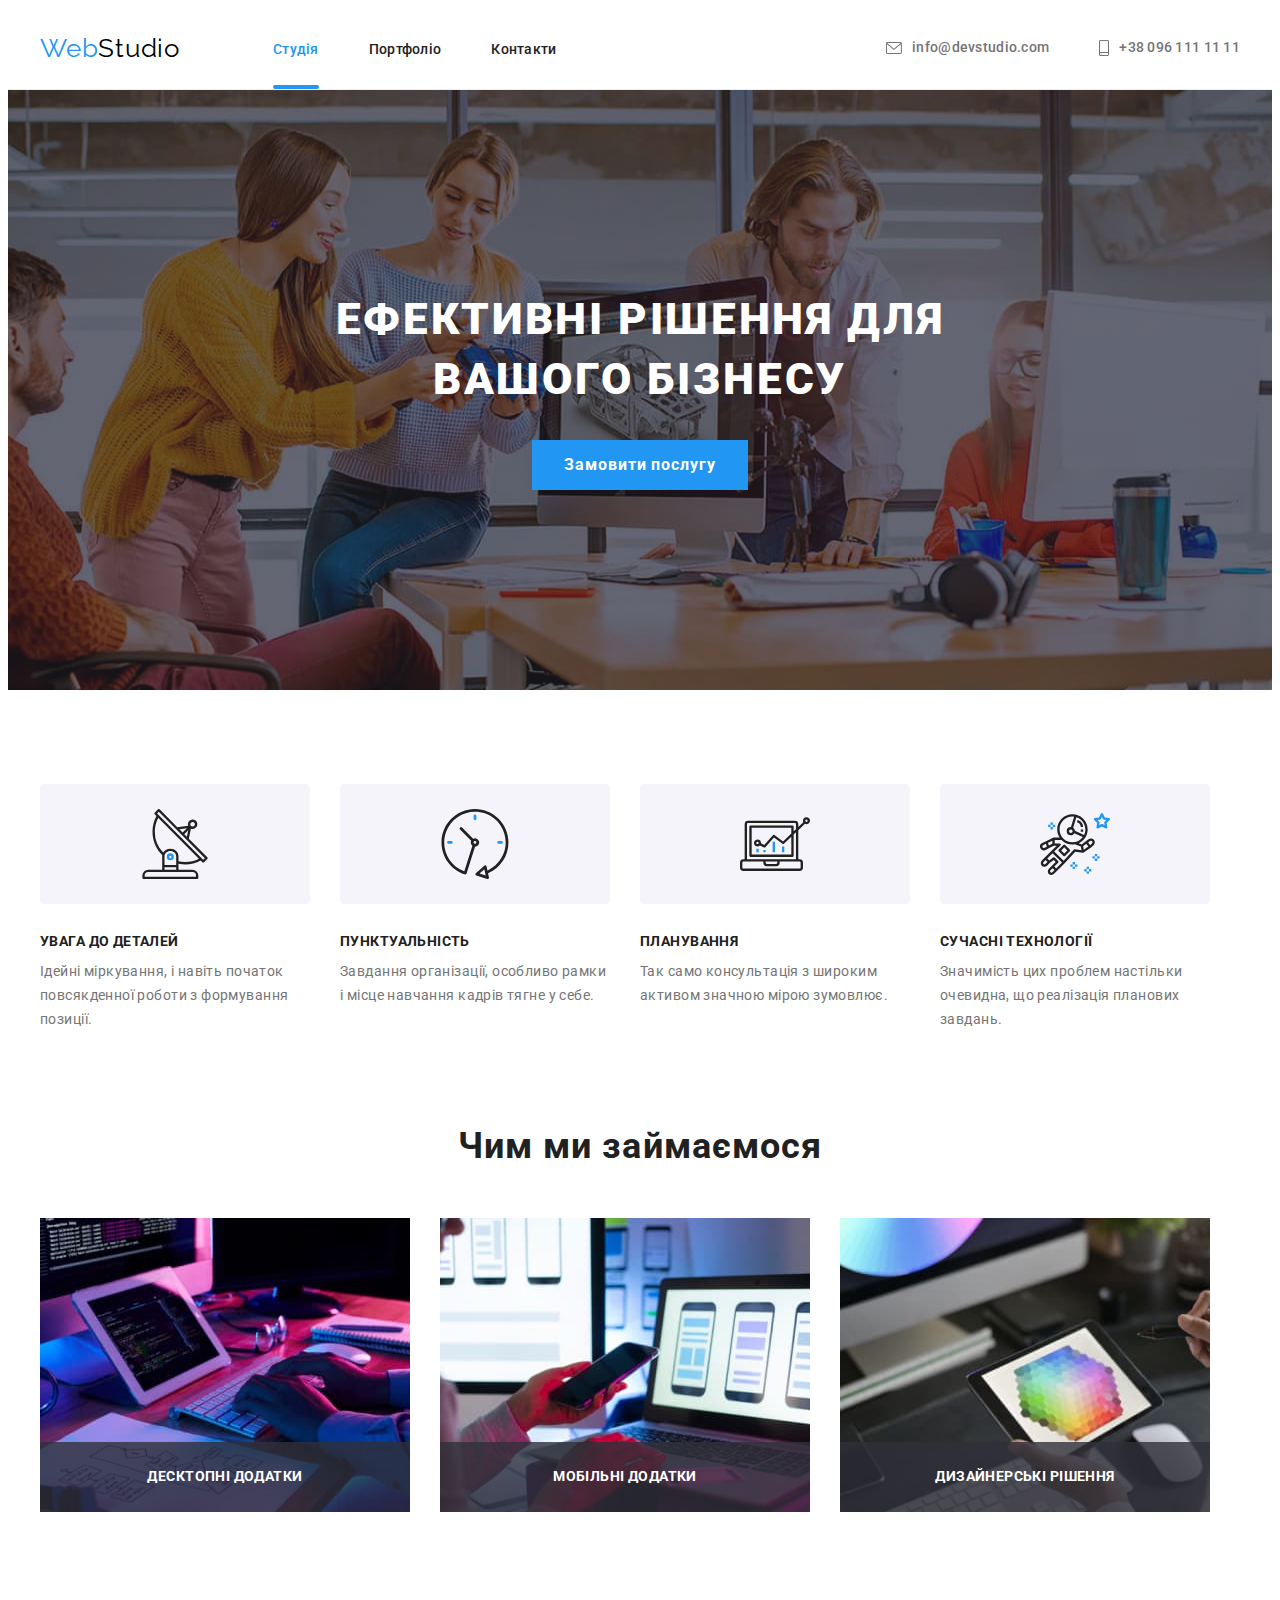
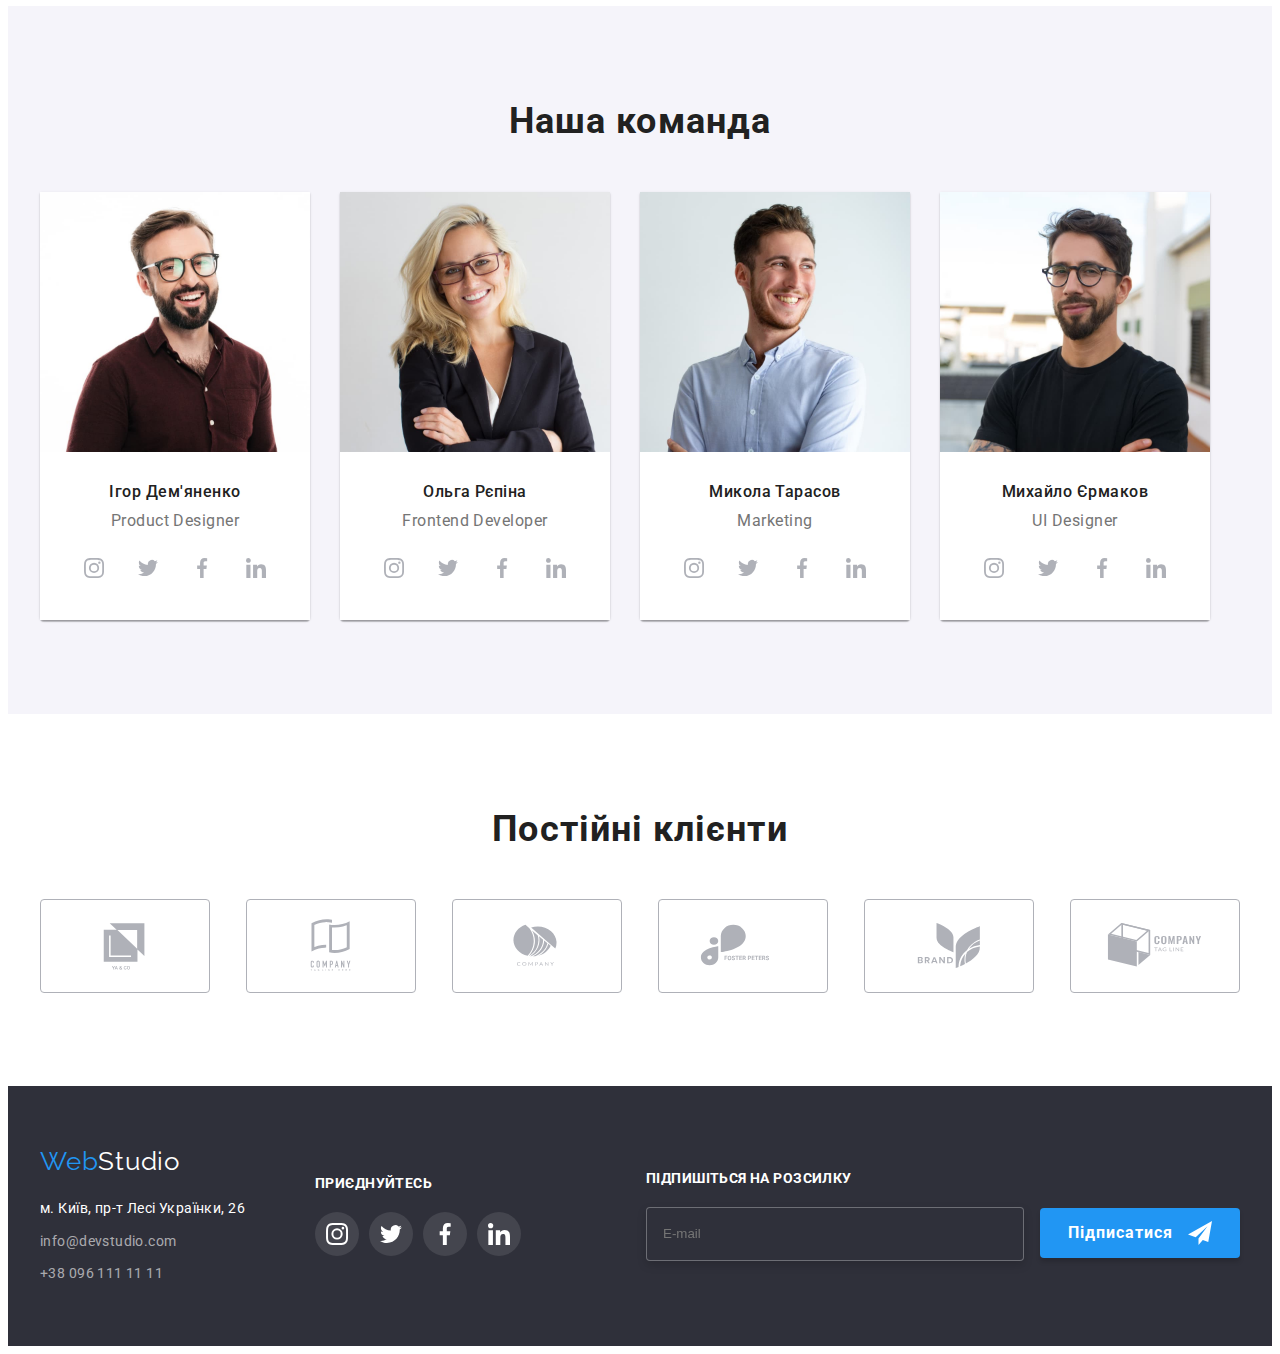
==== commit 32f8ed46: "index.html-bem" ====
--- a/index.html
+++ b/index.html
@@ -120,60 +120,60 @@
       </section>
       <section class="about">
         <div class="container">
-          <h2 class="about__text text-section">Чим ми займаємося</h2>
-          <ul class="solution-pictures about-pictures">
-            <li class="solution-pictures__label label">
+          <h2 class="about__text">Чим ми займаємося</h2>
+          <ul class="application about__application">
+            <li class="application__pictures">
               <img src="./images/box-1.jpg" alt="верстка" width="370" height="294" />
-              <div class="label-studio">
-                <h3 class="label-studio-text">Десктопні додатки</h3>
-              </div>
-            </li>
-            <li class="solution-pictures__label label">
+              <div class="application__label">
+                <h3 class="application__text">Десктопні додатки</h3>
+              </div>
+            </li>
+            <li class="application__pictures">
               <img src="./images/box-2.jpg" alt="оформлення" width="370" height="294" />
-              <div class="label-studio">
-                <h3 class="label-studio-text">Мобільні додатки</h3>
-              </div>
-            </li>
-            <li class="solution-pictures__label label">
+              <div class="application__label">
+                <h3 class="application__text">Мобільні додатки</h3>
+              </div>
+            </li>
+            <li class="application__pictures">
               <img src="./images/box-3.jpg" alt="результат" width="370" height="294" />
-              <div class="label-studio">
-                <h3 class="label-studio-text">Дизайнерські рішення</h3>
+              <div class="application__label">
+                <h3 class="application__text">Дизайнерські рішення</h3>
               </div>
             </li>
           </ul>
         </div>
       </section>
-      <section class="team section">
+      <section class="team">
         <div class="container">
-          <h2 class="text-section">Наша команда</h2>
-          <ul class="team-foto">
+          <h2 class="team__text">Наша команда</h2>
+          <ul class="hero team__hero">
             <li>
               <img src="./images/foto-1.jpg" alt="Дизайнер" width="270" height="260" />
-              <div class="hero-name-position">
-                <h3 class="hero-name">Ігор Дем'яненко</h3>
-                <p class="hero-position">Product Designer</p>
-                <ul class="hero-adress">
-                  <li class="hero-adress-link">
-                    <a href="#" class="social-netw"
-                      ><svg width="20" height="20" class="soc-netw-item">
+              <div class="hero__status hero-name-position">
+                <h3 class="hero__name hero-name">Ігор Дем'яненко</h3>
+                <p class="hero__position hero-position">Product Designer</p>
+                <ul class="hero__list hero-adress">
+                  <li class="hero__item hero-adress-link">
+                    <a href="#" class="hero__social-netw social-netw"
+                      ><svg width="20" height="20" class="hero__icon soc-netw-item">
                         <use href="./images/icons.svg#icon-instagram"></use></svg
                     ></a>
                   </li>
-                  <li class="hero-adress-link">
-                    <a href="#" class="social-netw"
-                      ><svg width="20" height="20" class="soc-netw-item">
+                  <li class="hero__item">
+                    <a href="#" class="hero__social-netw"
+                      ><svg width="20" height="20" class="hero__icon">
                         <use href="./images/icons.svg#icon-twitter"></use></svg
                     ></a>
                   </li>
-                  <li class="hero-adress-link">
-                    <a href="#" class="social-netw"
-                      ><svg width="20" height="20" class="soc-netw-item">
+                  <li class="hero__item">
+                    <a href="#" class="hero__social-netw"
+                      ><svg width="20" height="20" class="hero__icon">
                         <use href="./images/icons.svg#icon-facebook"></use></svg
                     ></a>
                   </li>
-                  <li class="hero-adress-link">
-                    <a href="#" class="social-netw"
-                      ><svg width="20" height="20" class="soc-netw-item">
+                  <li class="hero__item">
+                    <a href="#" class="hero__social-netw"
+                      ><svg width="20" height="20" class="hero__icon">
                         <use href="./images/icons.svg#icon-linkedin"></use></svg
                     ></a>
                   </li>
@@ -182,31 +182,31 @@
             </li>
             <li>
               <img src="./images/foto-2.jpg" alt="Розробник" width="270" height="260" />
-              <div class="hero-name-position">
-                <h3 class="hero-name">Ольга Рєпіна</h3>
-                <p class="hero-position">Frontend Developer</p>
-                <ul class="hero-adress">
-                  <li class="hero-adress-link">
-                    <a href="#" class="social-netw"
-                      ><svg width="20" height="20" class="soc-netw-item">
+              <div class="hero__status">
+                <h3 class="hero__name">Ольга Рєпіна</h3>
+                <p class="hero__position">Frontend Developer</p>
+                <ul class="hero__list">
+                  <li class="hero__item">
+                    <a href="#" class="hero__social-netw"
+                      ><svg width="20" height="20" class="hero__icon">
                         <use href="./images/icons.svg#icon-instagram"></use></svg
                     ></a>
                   </li>
-                  <li class="hero-adress-link">
-                    <a href="#" class="social-netw"
-                      ><svg width="20" height="20" class="soc-netw-item">
+                  <li class="hero__item">
+                    <a href="#" class="hero__social-netw"
+                      ><svg width="20" height="20" class="hero__icon">
                         <use href="./images/icons.svg#icon-twitter"></use></svg
                     ></a>
                   </li>
-                  <li class="hero-adress-link">
-                    <a href="#" class="social-netw"
-                      ><svg width="20" height="20" class="soc-netw-item">
+                  <li class="hero__item">
+                    <a href="#" class="hero__social-netw"
+                      ><svg width="20" height="20" class="hero__icon">
                         <use href="./images/icons.svg#icon-facebook"></use></svg
                     ></a>
                   </li>
-                  <li class="hero-adress-link">
-                    <a href="#" class="social-netw"
-                      ><svg width="20" height="20" class="soc-netw-item">
+                  <li class="hero__item">
+                    <a href="#" class="hero__social-netw"
+                      ><svg width="20" height="20" class="hero__icon">
                         <use href="./images/icons.svg#icon-linkedin"></use></svg
                     ></a>
                   </li>
@@ -215,31 +215,31 @@
             </li>
             <li>
               <img src="./images/foto-3.jpg" alt="Маркетолог" width="270" height="260" />
-              <div class="hero-name-position">
-                <h3 class="hero-name">Микола Тарасов</h3>
-                <p class="hero-position">Marketing</p>
-                <ul class="hero-adress">
-                  <li class="hero-adress-link">
-                    <a href="#" class="social-netw"
-                      ><svg width="20" height="20" class="soc-netw-item">
+              <div class="hero__status">
+                <h3 class="hero__name">Микола Тарасов</h3>
+                <p class="hero__position">Marketing</p>
+                <ul class="hero__list">
+                  <li class="hero__item">
+                    <a href="#" class="hero__social-netw"
+                      ><svg width="20" height="20" class="hero__icon">
                         <use href="./images/icons.svg#icon-instagram"></use></svg
                     ></a>
                   </li>
-                  <li class="hero-adress-link">
-                    <a href="#" class="social-netw"
-                      ><svg width="20" height="20" class="soc-netw-item">
+                  <li class="hero__item">
+                    <a href="#" class="hero__social-netw"
+                      ><svg width="20" height="20" class="hero__icon">
                         <use href="./images/icons.svg#icon-twitter"></use></svg
                     ></a>
                   </li>
-                  <li class="hero-adress-link">
-                    <a href="#" class="social-netw"
-                      ><svg width="20" height="20" class="soc-netw-item">
+                  <li class="hero__item">
+                    <a href="#" class="hero__social-netw"
+                      ><svg width="20" height="20" class="hero__icon">
                         <use href="./images/icons.svg#icon-facebook"></use></svg
                     ></a>
                   </li>
-                  <li class="hero-adress-link">
-                    <a href="#" class="social-netw"
-                      ><svg width="20" height="20" class="soc-netw-item">
+                  <li class="hero__item">
+                    <a href="#" class="hero__social-netw"
+                      ><svg width="20" height="20" class="hero__icon">
                         <use href="./images/icons.svg#icon-linkedin"></use></svg
                     ></a>
                   </li>
@@ -248,31 +248,31 @@
             </li>
             <li>
               <img src="./images/foto-4.jpg" alt="Дизайнер інтерфейсу" width="270" height="260" />
-              <div class="hero-name-position">
-                <h3 class="hero-name">Михайло Єрмаков</h3>
-                <p class="hero-position">UI Designer</p>
-                <ul class="hero-adress">
-                  <li class="hero-adress-link">
-                    <a href="#" class="social-netw"
-                      ><svg width="20" height="20" class="soc-netw-item">
+              <div class="hero__status">
+                <h3 class="hero__name">Михайло Єрмаков</h3>
+                <p class="hero__position">UI Designer</p>
+                <ul class="hero__list">
+                  <li class="hero__item">
+                    <a href="#" class="hero__social-netw"
+                      ><svg width="20" height="20" class="hero__icon">
                         <use href="./images/icons.svg#icon-instagram"></use></svg
                     ></a>
                   </li>
-                  <li class="hero-adress-link">
-                    <a href="#" class="social-netw"
-                      ><svg width="20" height="20" class="soc-netw-item">
+                  <li class="hero__item">
+                    <a href="#" class="hero__social-netw"
+                      ><svg width="20" height="20" class="hero__icon">
                         <use href="./images/icons.svg#icon-twitter"></use></svg
                     ></a>
                   </li>
-                  <li class="hero-adress-link">
-                    <a href="#" class="social-netw"
-                      ><svg width="20" height="20" class="soc-netw-item">
+                  <li class="hero__item">
+                    <a href="#" class="hero__social-netw"
+                      ><svg width="20" height="20" class="hero__icon">
                         <use href="./images/icons.svg#icon-facebook"></use></svg
                     ></a>
                   </li>
-                  <li class="hero-adress-link">
-                    <a href="#" class="social-netw"
-                      ><svg width="20" height="20" class="soc-netw-item">
+                  <li class="hero__item">
+                    <a href="#" class="hero__social-netw"
+                      ><svg width="20" height="20" class="hero__icon">
                         <use href="./images/icons.svg#icon-linkedin"></use></svg
                     ></a>
                   </li>
@@ -284,41 +284,41 @@
       </section>
       <section class="section">
         <div class="container">
-          <h2 class="regular-clients">Постійні клієнти</h2>
+          <h2 class="section__text">Постійні клієнти</h2>
           <ul class="clients">
-            <li class="clients-icons">
-              <a href="#" class="clients-icons-view"
-                ><svg width="106" height="60" class="client-view">
+            <li class="clients__item clients-icons">
+              <a href="#" class="clients__link clients-icons-view"
+                ><svg width="106" height="60" class="clients__icons">
                   <use href="./images/icons.svg#icon-Logo"></use></svg
               ></a>
             </li>
-            <li class="clients-icons">
-              <a href="#" class="clients-icons-view"
-                ><svg width="106" height="60" class="client-view">
+            <li class="clients__item">
+              <a href="#" class="clients__link"
+                ><svg width="106" height="60" class="clients__icons">
                   <use href="./images/icons.svg#icon-Logo-1"></use></svg
               ></a>
             </li>
-            <li class="clients-icons">
-              <a href="#" class="clients-icons-view"
-                ><svg width="106" height="60" class="client-view">
+            <li class="clients__item">
+              <a href="#" class="clients__link"
+                ><svg width="106" height="60" class="clients__icons">
                   <use href="./images/icons.svg#icon-Logo-2"></use></svg
               ></a>
             </li>
-            <li class="clients-icons">
-              <a href="#" class="clients-icons-view"
-                ><svg width="106" height="60" class="client-view">
+            <li class="clients__item">
+              <a href="#" class="clients__link"
+                ><svg width="106" height="60" class="clients__icons">
                   <use href="./images/icons.svg#icon-Logo-3"></use></svg
               ></a>
             </li>
-            <li class="clients-icons">
-              <a href="#" class="clients-icons-view"
-                ><svg width="106" height="60" class="client-view">
+            <li class="clients__item">
+              <a href="#" class="clients__link"
+                ><svg width="106" height="60" class="clients__icons">
                   <use href="./images/icons.svg#icon-Logo-4"></use></svg
               ></a>
             </li>
-            <li class="clients-icons">
-              <a href="#" class="clients-icons-view"
-                ><svg width="106" height="60" class="client-view">
+            <li class="clients__item">
+              <a href="#" class="clients__link"
+                ><svg width="106" height="60" class="clients__icons">
                   <use href="./images/icons.svg#icon-Logo-5"></use></svg
               ></a>
             </li>
@@ -327,70 +327,78 @@
       </section>
     </main>
     <footer>
-      <div class="container footer-cont">
-        <div class="experiment">
-          <a class="logo-footer" href="">Web<span class="footer-studio">Studio</span></a>
+      <div class="container container__footer">
+        <div class="footer-connect">
+          <a class="logo footer-connect__logo" href=""
+            >Web<span class="logo__text-studio--color">Studio</span></a
+          >
 
           <address>
             <ul class="footer-adress">
-              <li class="footer-adress-list">
+              <li class="footer-adress__list">
                 <a
                   href="https://goo.gl/maps/3ANPrS1P89TsDABWA"
-                  class="map"
+                  class="footer-adress__map"
                   target="_blank"
                   rel="noopener noreferrer nofollow"
                   >м. Київ, пр-т Лесі Українки, 26</a
                 >
               </li>
-              <li class="footer-adress-list">
-                <a href="mailto:info@devstudio.com" class="footer-mail">info@devstudio.com</a>
+              <li class="footer-adress__list">
+                <a href="mailto:info@devstudio.com" class="footer-adress__mail"
+                  >info@devstudio.com</a
+                >
               </li>
-              <li class="footer-adress-list">
-                <a href="tel:+380961111111" class="footer-phone">+38 096 111 11 11</a>
+              <li class="footer-adress__list">
+                <a href="tel:+380961111111" class="footer-adress__phone">+38 096 111 11 11</a>
               </li>
             </ul>
           </address>
         </div>
 
-        <div class="footer-social">
-          <p class="footer-invite-text">Приєднуйтесь</p>
-          <ul class="footer-invite">
-            <li class="footer-invite-link">
-              <a href="#" class="footer-invite-item"
-                ><svg width="22" height="22" class="footer-invite-icon">
+        <div class="footer-social footer-social--margin">
+          <p class="footer-social__text">Приєднуйтесь</p>
+          <ul class="footer-social__list">
+            <li class="footer-social__netw">
+              <a href="#" class="footer-social__link"
+                ><svg width="22" height="22" class="footer-social__icon">
                   <use href="./images/icons.svg#icon-instagram"></use></svg
               ></a>
             </li>
-            <li class="footer-invite-link">
-              <a href="#" class="footer-invite-item"
-                ><svg width="22" height="22" class="footer-invite-icon">
+            <li class="footer-social__netw">
+              <a href="#" class="footer-social__link"
+                ><svg width="22" height="22" class="footer-social__icon">
                   <use href="./images/icons.svg#icon-twitter"></use></svg
               ></a>
             </li>
-            <li class="footer-invite-link">
-              <a href="#" class="footer-invite-item"
-                ><svg width="22" height="22" class="footer-invite-icon">
+            <li class="footer-social__netw">
+              <a href="#" class="footer-social__link"
+                ><svg width="22" height="22" class="footer-social__icon">
                   <use href="./images/icons.svg#icon-facebook"></use></svg
               ></a>
             </li>
-            <li class="footer-invite-link">
-              <a href="#" class="footer-invite-item"
-                ><svg width="22" height="22" class="footer-invite-icon">
+            <li class="footer-social__netw">
+              <a href="#" class="footer-social__link"
+                ><svg width="22" height="22" class="footer-social__icon">
                   <use href="./images/icons.svg#icon-linkedin"></use></svg
               ></a>
             </li>
           </ul>
         </div>
-        <div class="footer-mailing">
-          <p class="footer-mailing-text">Підпишіться на розсилку</p>
-          <form class="form-footer">
-            <label class="mailing-text">
-              <input class="input-text" name="Email" type="Email" placeholder="E-mail"
+        <div class="footer-mailing footer-mailing--margin-left">
+          <p class="footer-mailing__text">Підпишіться на розсилку</p>
+          <form class="footer-mailing__form">
+            <label>
+              <input
+                class="footer-mailing__form-input"
+                name="Email"
+                type="Email"
+                placeholder="E-mail"
             /></label>
 
-            <button type="submit" class="footer-mailing-btn">
+            <button type="submit" class="footer-mailing__btn">
               Підписатися
-              <svg width="24" height="24" class="footer-icon-send">
+              <svg width="24" height="24" class="footer-mailing__icon">
                 <use href="./images/icons.svg#icon-icon-send"></use>
               </svg>
             </button>
--- a/css/main.min.css
+++ b/css/main.min.css
@@ -1 +1 @@
-:root{--primery-color: #212121;--accent-color: #2196f3;--second-color: #757575;--backround-color: #f5f5f5;--logo-web-color: #000000;--background-btn: #f5f4fa;--text-btn-accent: #ffffff;--footer-adress-text: rgba(255, 255, 255, 0.6);--footer-backround-color: #2f303a;--icon-color: #afb1b8}body{font-family:"Roboto","Raleway",sans-serif;color:var(--primery-color)}.header{border-bottom:1px solid #ececec}.header .container{display:flex;align-items:center}.header__logo{padding:25px 0;margin-right:93px}.header__logo--color{color:var(--logo-web-color)}.navigation__list{padding:0;display:block;list-style-type:none;display:flex}.navigation__list>li:not(:last-child){margin-right:50px}.navigation__link{position:relative;padding:32px 0;font-weight:500;font-size:14px;line-height:1.14;letter-spacing:.02em;text-decoration:none;color:var(--primery-color);transition:color 250ms cubic-bezier(0.4, 0, 0.2, 1)}.navigation__link:hover,.navigation__link:focus{color:var(--accent-color)}.navigation__list .navigation__link.current{color:var(--accent-color)}.navigation__list .navigation__link.current::after{position:absolute;bottom:0;right:0;content:" ";width:100%;height:4px;background:#2196f3;border-radius:2px}.connection{list-style-type:none;display:flex;margin-left:auto}.connection__mail{display:flex;margin-right:50px;align-items:center}.connection__mail:focus,.connection__mail:hover{color:var(--accent-color);fill:currentColor}.connection__mail,.connection__phone{padding:32px 0;font-weight:500;font-size:14px;line-height:1.14;letter-spacing:.02em;color:var(--second-color);text-decoration:none;fill:var(--second-color);align-items:center;transition:color 250ms cubic-bezier(0.4, 0, 0.2, 1)}.connection__phone{display:flex;align-items:center}.connection__phone:hover,.connection__phone:focus{color:var(--accent-color);fill:currentColor}.connection__icon{margin-right:10px}p,h1,h2,h3,h4,h5,h6{margin:0px}ul{margin:0;padding-left:0}img{display:block;max-width:100%;height:auto}.button{cursor:pointer}.section{padding:94px 0px}.container{width:1200px;padding:0px 15px;margin:0px auto}.logo{display:block;font-family:"Raleway";font-size:26px;line-height:1.19;text-decoration:none;letter-spacing:.03em;color:var(--accent-color)}.logo-footer{display:block;font-family:"Raleway";font-size:26px;line-height:1.19;text-decoration:none;letter-spacing:.03em;color:var(--accent-color);margin-bottom:20px}.button-studio{display:block;font-family:inherit;font-weight:700;font-size:16px;line-height:1.88;letter-spacing:.06em;color:#fff;background:#2196f3;margin:0 auto;padding:10px 32px;border:none;transition:color 250ms cubic-bezier(0.4, 0, 0.2, 1),background-color 250ms cubic-bezier(0.4, 0, 0.2, 1)}.button-studio:hover,.button-studio:focus{color:var(--accent-color);background:var(--text-btn-accent);cursor:pointer;border-radius:4px}.solution{background-image:linear-gradient(rgba(47, 48, 58, 0.4), rgba(47, 48, 58, 0.4)),url(../images/effect-solution.jpg);max-width:1600px;background-repeat:no-repeat;background-position:center;padding:200px 0;margin-left:auto;margin-right:auto}.solution__text{font-weight:900;font-size:44px;line-height:1.36;text-align:center;letter-spacing:.06em;text-transform:uppercase;color:var(--text-btn-accent);width:696px;margin:0 auto 30px}.solution__button{display:block;font-family:inherit;font-weight:700;font-size:16px;line-height:1.88;letter-spacing:.06em;color:var(--text-btn-accent);background:var(--accent-color);margin:0 auto;padding:10px 32px;border:none;transition:color 250ms cubic-bezier(0.4, 0, 0.2, 1),background-color 250ms cubic-bezier(0.4, 0, 0.2, 1)}.solution__button:hover,.solution__button:focus{color:var(--accent-color);background:var(--text-btn-accent);cursor:pointer;border-radius:4px}.benefits{list-style-type:none;display:flex}.benefits>li:not(:first-child){margin-left:30px}.benefits__icon{display:flex;justify-content:center;align-items:center;margin-bottom:30px;height:120px;max-width:270px;background:var(--background-btn);border-radius:4px}.benefits__text{font-weight:700;font-size:14px;line-height:1.14;letter-spacing:.03em;margin-bottom:10px}.benefits__subtext{font-size:14px;line-height:1.71;letter-spacing:.03em;color:var(--second-color);max-width:270px}.about{padding-top:0}.about__text{font-weight:700;font-size:36px;line-height:1.17;letter-spacing:.03em;margin-bottom:50px;text-align:center}.about-pictures{list-style-type:none;display:flex}.about-pictures>li:not(:first-child){margin-left:30px}.label{position:relative}.label-studio{position:absolute;display:flex;bottom:0;height:70px;width:100%;align-items:center;justify-content:center;background:rgba(47,48,58,.8)}.label-studio-text{font-weight:700;font-size:14px;line-height:1.14;text-align:center;letter-spacing:.03em;text-transform:uppercase;color:var(--text-btn-accent)}.text-section{margin-bottom:50px}.team{background-color:var(--background-btn)}.team-foto{list-style-type:none;display:flex}.team-foto>li{box-shadow:0px 1px 3px rgba(0,0,0,.12),0px 1px 1px rgba(0,0,0,.14),0px 2px 1px rgba(0,0,0,.2);border-radius:0px 0px 4px 4px}.team-foto>li:not(:first-child){margin-left:30px}.hero-name-position{padding-top:30px;padding-bottom:30px;background-color:var(--text-btn-accent)}.hero-name{font-weight:500;font-size:16px;line-height:1.19;letter-spacing:.03em;margin-bottom:10px;text-align:center}.hero-position{font-size:16px;line-height:1.19;letter-spacing:.03em;color:var(--second-color);margin-bottom:16px;text-align:center}.hero-adress{list-style-type:none;display:flex;justify-content:center;align-items:center;gap:10px}.hero-adress-link{height:44px;width:44px}.social-netw{display:flex;height:100%;width:100%;justify-content:center;align-items:center;border-radius:50%;transition:background-color 250ms cubic-bezier(0.4, 0, 0.2, 1)}.social-netw:hover,.social-netw:focus{background-color:var(--accent-color);outline:rgba(0,0,0,0)}.social-netw:hover .soc-netw-item,.social-netw:focus .soc-netw-item{fill:var(--text-btn-accent)}.soc-netw-item{fill:var(--icon-color);transition:fill 250ms cubic-bezier(0.4, 0, 0.2, 1)}.regular-clients{font-weight:700;font-size:36px;line-height:1.17;text-align:center;letter-spacing:.03em;color:var(--primery-color);margin-bottom:50px}.clients{list-style-type:none;display:flex;justify-content:space-between;align-items:center;gap:30px}.clients-icons{display:flex;width:170px;height:92px;justify-content:center;align-items:center}.clients-icons-view{display:flex;height:100%;width:100%;justify-content:center;align-items:center;border:1px solid var(--icon-color);border-radius:4px;fill:var(--icon-color);transition:border 250ms cubic-bezier(0.4, 0, 0.2, 1)}.clients-icons-view:hover .client-view,.clients-icons-view:focus .client-view{fill:var(--accent-color)}.clients-icons-view:hover{border:1px solid var(--accent-color);border-radius:4px}.clients-icons-view:focus{border:1px solid var(--accent-color);border-radius:4px;outline:rgba(0,0,0,0)}.client-view{transition:fill 250ms cubic-bezier(0.4, 0, 0.2, 1)}.main-list-btn{margin-bottom:50px;display:flex;justify-content:center}.main-list-btn>li:nth-child(n+2){margin-left:8px}.main-link-btn{list-style-type:none}.button{font-family:inherit;font-weight:500;font-size:16px;line-height:1.63;text-align:center;letter-spacing:.03em;background:var(--background-btn);color:var(--primery-color);border:none;padding:6px 22px;transition:background 250ms cubic-bezier(0.4, 0, 0.2, 1),color 250ms cubic-bezier(0.4, 0, 0.2, 1)}.button:hover,.button:focus{color:var(--text-btn-accent);background:var(--accent-color);cursor:pointer;border-radius:4px;box-shadow:0px 3px 1px rgba(0,0,0,.1),0px 1px 2px rgba(0,0,0,.08),0px 2px 2px rgba(0,0,0,.12);outline:rgba(0,0,0,0)}.main-list{list-style-type:none;display:flex;flex-wrap:wrap;justify-content:space-between;flex-basis:calc((100% - 60px)/3);row-gap:30px}.main-link a{text-decoration:none;font-family:inherit;color:inherit}.main-link-title{padding:20px 24px;border:1px solid #eee}.main-link.img{margin-right:0}.main-link-list-foto{display:block;transition:box-shadow 250ms cubic-bezier(0.4, 0, 0.2, 1)}.main-link-list-foto:hover,.main-link-list-foto:focus{box-shadow:0px 1px 1px rgba(0,0,0,.12),0px 4px 4px rgba(0,0,0,.06),1px 4px 6px rgba(0,0,0,.16)}.main-link-list-foto:hover .overley,.main-link-list-foto:focus .overley{transform:translateY(-294px)}footer{background:var(--footer-backround-color);margin:0 auto;padding:60px 0}.footer-studio{color:var(--text-btn-accent)}.footer-adress{list-style-type:none}.footer-adress-list:not(:last-child){margin-bottom:9px}.footer-adress a{text-decoration:none;font-style:normal;font-size:14px;line-height:1.7;letter-spacing:.03em;color:var(--footer-adress-text);display:block;transition:color 250ms cubic-bezier(0.4, 0, 0.2, 1)}.footer-adress .map{color:var(--text-btn-accent)}.map:hover,.map:focus,.footer-mail:hover,.footer-mail:focus,.footer-phone:hover,.footer-phone:focus{color:var(--accent-color)}.footer-invite-text{font-weight:700;font-size:14px;line-height:1.14;letter-spacing:.03em;text-transform:uppercase;color:var(--text-btn-accent);margin-bottom:20px;text-align:left}.footer-invite{list-style-type:none;display:flex}.footer-social{margin-left:70px}.footer-invite-link{width:44px;height:44px;justify-content:space-between;align-items:center;background:rgba(255,255,255,.1);border-radius:50%}.footer-invite-link:not(:first-child){margin-left:10px}.footer-cont{display:flex;align-items:center;justify-content:space-between}.footer-invite-item{display:flex;width:100%;height:100%;justify-content:center;align-items:center;transition:background-color 250ms cubic-bezier(0.4, 0, 0.2, 1)}.footer-invite-item:focus,.footer-invite-item:hover{background-color:var(--accent-color);border-radius:50%;outline:rgba(0,0,0,0)}.footer-invite-icon{fill:var(--text-btn-accent)}.footer-mailing{margin-left:auto}.footer-mailing-text{margin-bottom:20px;font-family:"Roboto";font-style:normal;font-weight:700;font-size:14px;line-height:1.14;letter-spacing:.03em;text-transform:uppercase;color:var(--text-btn-accent)}.input-text{padding-left:16px;color:var(--backround-color);background:var(--footer-backround-color);width:358px;height:50px;border:1px solid rgba(255,255,255,.3);filter:drop-shadow(0px 4px 4px rgba(0, 0, 0, 0.15));border-radius:4px}.footer-mailing-btn{position:relative;width:200px;height:50px;background:var(--accent-color);box-shadow:0px 4px 4px rgba(0,0,0,.15);border-radius:4px;margin-left:12px;padding:10px 28px;text-align:start;cursor:pointer;border:none;font-family:"Roboto";font-style:normal;font-weight:700;font-size:16px;line-height:1.88;letter-spacing:.06em;color:var(--text-btn-accent)}.footer-icon-send{position:absolute;top:13px;right:28px}.img-overley{position:relative;overflow:hidden;transition:transform 250px cubic-bezier(0.4, 0, 0.2, 1)}.overley{position:absolute;display:flex;justify-content:center;align-items:center;height:294px;width:100%;padding:0 24px;background:rgba(33,150,243,.9);transition:transform 250ms cubic-bezier(0.4, 0, 0.2, 1)}.overley-text{font-size:18px;line-height:1.56;letter-spacing:.03em;color:var(--text-btn-accent)}.main-link-lead{font-weight:700;font-size:18px;line-height:2;letter-spacing:.06em;margin-bottom:4px}.main-link-text{font-size:16px;line-height:1.88;letter-spacing:.03em;color:var(--second-color)}.backdrop{position:fixed;top:0;height:100%;width:100%;background:rgba(0,0,0,.2);transition:opacity 500ms linear,visibility 500ms linear}.modal{position:absolute;padding:40px;height:581px;min-width:530px;top:50%;left:50%;transform:translate(-50%, -50%) rotate(0);background:var(--text-btn-accent);box-shadow:0px 1px 3px rgba(0,0,0,.12),0px 1px 1px rgba(0,0,0,.14),0px 2px 1px rgba(0,0,0,.2);border-radius:4px;transition:transform 300ms linear}.label-text{display:block;font-family:"Roboto";font-style:normal;font-weight:400;font-size:12px;line-height:1.17;letter-spacing:.01em;color:var(--second-color);width:100%}.modal-input-text{padding-left:42px;width:100%;border:1px solid rgba(33,33,33,.2);border-radius:4px;height:40px;cursor:pointer;transition:border-color 250ms cubic-bezier(0.4, 0, 0.2, 1)}.modal-input-text:focus,.modal-input-text:hover{border-color:var(--accent-color);outline:none}.modal-input-text:focus+svg,.modal-input-text:hover+svg{fill:var(--accent-color);border-color:var(--accent-color)}textarea{resize:none}textarea::not(::-moz-placeholder-shown){border-color:var(--accent-color)}textarea::not(:-ms-input-placeholder-shown){border-color:var(--accent-color)}textarea::not(::placeholder-shown){border-color:var(--accent-color)}textarea::-moz-placeholder{font-family:"Roboto";font-style:normal;font-weight:400;font-size:12px;line-height:1.17;letter-spacing:.01em;color:rgba(117,117,117,.5)}textarea:-ms-input-placeholder{font-family:"Roboto";font-style:normal;font-weight:400;font-size:12px;line-height:1.17;letter-spacing:.01em;color:rgba(117,117,117,.5)}textarea::placeholder{font-family:"Roboto";font-style:normal;font-weight:400;font-size:12px;line-height:1.17;letter-spacing:.01em;color:rgba(117,117,117,.5)}.modal-input-wrap textarea{display:block;margin-bottom:20px;height:120px;padding:12px 16px}.inpp:checked+.icon-agree>svg.icon-agree-frame{fill:var(--accent-color);background-color:var(--accent-color);border-radius:2px}.modal-icon{position:absolute;height:100%;width:100%;padding:4px 2px 3px 3px;fill:none;transition:fill 250ms cubic-bezier(0.4, 0, 0.2, 1)}.inpp:checked+.icon-agree>svg.modal-icon{fill:var(--text-btn-accent)}.icon-agree-frame{display:flex;width:100%;height:100%;justify-content:center;align-items:center;transition:fill 250ms cubic-bezier(0.4, 0, 0.2, 1),background-color 250ms cubic-bezier(0.4, 0, 0.2, 1)}.modal-agree{font-family:"Roboto";font-style:normal;font-weight:400;font-size:14px;line-height:1.71;letter-spacing:.03em;color:var(--second-color)}.modal-icon-agree{display:flex;justify-content:center;align-items:center}.icon-agree{display:flex;width:16px;height:15px;justify-content:center;align-items:center;position:relative;margin-right:8px}.modal-head-text{font-family:"Roboto";font-style:normal;font-weight:700;font-size:20px;line-height:1.15;text-align:center;letter-spacing:.03em;color:var(--primery-color);margin-bottom:12px}.modal-agree-btn{margin-top:30px;margin-left:auto;margin-right:auto;width:200px;height:50px;font-family:"Roboto";font-style:normal;font-weight:700;font-size:16px;line-height:1.88;display:block;border:none;letter-spacing:.06em;color:var(--text-btn-accent);background:var(--accent-color);box-shadow:0px 4px 4px rgba(0,0,0,.15);border-radius:4px;cursor:pointer}.modal-input-wrap{margin-top:4px;margin-bottom:10px;position:relative}.modal-person-icon{position:absolute;top:50%;transform:translateY(-50%);left:12px;transition:fill 250ms cubic-bezier(0.4, 0, 0.2, 1)}.backdrop.is-hidden .modal{transform:translate(-50%, -50%) rotate(-180deg)}.link-modal-agree{-webkit-text-decoration-color:var(--accent-color);text-decoration-color:var(--accent-color)}.modal-agree>a .text-treaty{color:var(--accent-color)}.btn-close-modal{padding:0;position:absolute;display:flex;justify-content:center;align-items:center;width:30px;height:30px;right:8px;top:8px;background-color:var(--text-btn-accent);border:1px solid rgba(0,0,0,.1);border-radius:50%;cursor:pointer}.btn-close-modal:hover .modal-close-icon,.btn-close-modal:focus .modal-close-icon{fill:var(--accent-color)}.modal-close-icon{display:flex;justify-content:center;align-items:center;fill:var(--logo-web-color);transition:fill 500ms cubic-bezier(0.4, 0, 0.2, 1)}.visually-hidden{visibility:hidden;opacity:0;pointer-events:none}.is-hidden{visibility:hidden;opacity:0;pointer-events:none}/*# sourceMappingURL=main.min.css.map */+:root{--primery-color: #212121;--accent-color: #2196f3;--second-color: #757575;--backround-color: #f5f5f5;--logo-web-color: #000000;--background-btn: #f5f4fa;--text-btn-accent: #ffffff;--footer-adress-text: rgba(255, 255, 255, 0.6);--footer-backround-color: #2f303a;--icon-color: #afb1b8}body{font-family:"Roboto","Raleway",sans-serif;color:var(--primery-color)}.header{border-bottom:1px solid #ececec}.header .container{display:flex;align-items:center}.header__logo{padding:25px 0;margin-right:93px}.header__logo--color{color:var(--logo-web-color)}.navigation__list{padding:0;display:block;list-style-type:none;display:flex}.navigation__list>li:not(:last-child){margin-right:50px}.navigation__link{position:relative;padding:32px 0;font-weight:500;font-size:14px;line-height:1.14;letter-spacing:.02em;text-decoration:none;color:var(--primery-color);transition:color 250ms cubic-bezier(0.4, 0, 0.2, 1)}.navigation__link:hover,.navigation__link:focus{color:var(--accent-color)}.navigation__list .navigation__link.current{color:var(--accent-color)}.navigation__list .navigation__link.current::after{position:absolute;bottom:0;right:0;content:" ";width:100%;height:4px;background:#2196f3;border-radius:2px}.connection{list-style-type:none;display:flex;margin-left:auto}.connection__mail{display:flex;margin-right:50px;align-items:center}.connection__mail:focus,.connection__mail:hover{color:var(--accent-color);fill:currentColor}.connection__mail,.connection__phone{padding:32px 0;font-weight:500;font-size:14px;line-height:1.14;letter-spacing:.02em;color:var(--second-color);text-decoration:none;fill:var(--second-color);align-items:center;transition:color 250ms cubic-bezier(0.4, 0, 0.2, 1)}.connection__phone{display:flex;align-items:center}.connection__phone:hover,.connection__phone:focus{color:var(--accent-color);fill:currentColor}.connection__icon{margin-right:10px}p,h1,h2,h3,h4,h5,h6{margin:0px}ul{margin:0;padding-left:0}img{display:block;max-width:100%;height:auto}.button{cursor:pointer}.section{padding:94px 0px}.container{width:1200px;padding:0px 15px;margin:0px auto}.logo{display:block;font-family:"Raleway";font-size:26px;line-height:1.19;text-decoration:none;letter-spacing:.03em;color:var(--accent-color)}.button-studio{display:block;font-family:inherit;font-weight:700;font-size:16px;line-height:1.88;letter-spacing:.06em;color:#fff;background:#2196f3;margin:0 auto;padding:10px 32px;border:none;transition:color 250ms cubic-bezier(0.4, 0, 0.2, 1),background-color 250ms cubic-bezier(0.4, 0, 0.2, 1)}.button-studio:hover,.button-studio:focus{color:var(--accent-color);background:var(--text-btn-accent);cursor:pointer;border-radius:4px}.solution{background-image:linear-gradient(rgba(47, 48, 58, 0.4), rgba(47, 48, 58, 0.4)),url(../images/effect-solution.jpg);max-width:1600px;background-repeat:no-repeat;background-position:center;padding:200px 0;margin-left:auto;margin-right:auto}.solution__text{font-weight:900;font-size:44px;line-height:1.36;text-align:center;letter-spacing:.06em;text-transform:uppercase;color:var(--text-btn-accent);width:696px;margin:0 auto 30px}.solution__button{display:block;font-family:inherit;font-weight:700;font-size:16px;line-height:1.88;letter-spacing:.06em;color:var(--text-btn-accent);background:var(--accent-color);margin:0 auto;padding:10px 32px;border:none;transition:color 250ms cubic-bezier(0.4, 0, 0.2, 1),background-color 250ms cubic-bezier(0.4, 0, 0.2, 1)}.solution__button:hover,.solution__button:focus{color:var(--accent-color);background:var(--text-btn-accent);cursor:pointer;border-radius:4px}.benefits{list-style-type:none;display:flex}.benefits>li:not(:first-child){margin-left:30px}.benefits__icon{display:flex;justify-content:center;align-items:center;margin-bottom:30px;height:120px;max-width:270px;background:var(--background-btn);border-radius:4px}.benefits__text{font-weight:700;font-size:14px;line-height:1.14;letter-spacing:.03em;margin-bottom:10px}.benefits__subtext{font-size:14px;line-height:1.71;letter-spacing:.03em;color:var(--second-color);max-width:270px}.about{padding-top:0;padding-bottom:94px}.about__text{font-weight:700;font-size:36px;line-height:1.17;letter-spacing:.03em;margin-bottom:50px;text-align:center}.about__application{list-style-type:none;display:flex}.about__application>li:not(:first-child){margin-left:30px}.application__pictures{position:relative}.application__label{position:absolute;display:flex;bottom:0px;height:70px;width:100%;align-items:center;justify-content:center;background:rgba(47,48,58,.8)}.application__text{font-weight:700;font-size:14px;line-height:1.14;text-align:center;letter-spacing:.03em;text-transform:uppercase;color:var(--text-btn-accent)}.team{background-color:var(--background-btn);padding:94px 0px}.team__text{margin-bottom:50px;font-weight:700;font-size:36px;line-height:1.17;text-align:center;letter-spacing:.03em}.hero{list-style-type:none;display:flex}.hero>li{box-shadow:0px 1px 3px rgba(0,0,0,.12),0px 1px 1px rgba(0,0,0,.14),0px 2px 1px rgba(0,0,0,.2);border-radius:0px 0px 4px 4px}.team__hero>li:not(:first-child){margin-left:30px}.hero__status{padding-top:30px;padding-bottom:30px;background-color:var(--text-btn-accent)}.hero__name{font-weight:500;font-size:16px;line-height:1.19;letter-spacing:.03em;margin-bottom:10px;text-align:center}.hero__position{font-size:16px;line-height:1.19;letter-spacing:.03em;color:var(--second-color);margin-bottom:16px;text-align:center}.hero__list{list-style-type:none;display:flex;justify-content:center;align-items:center;gap:10px}.hero__item{height:44px;width:44px}.hero__social-netw{display:flex;height:100%;width:100%;justify-content:center;align-items:center;border-radius:50%;transition:background-color 250ms cubic-bezier(0.4, 0, 0.2, 1)}.hero__social-netw:hover,.hero__social-netw:focus{background-color:var(--accent-color);outline:rgba(0,0,0,0)}.hero__social-netw:hover .hero__icon,.hero__social-netw:focus .hero__icon{fill:var(--text-btn-accent)}.hero__icon{fill:var(--icon-color);transition:fill 250ms cubic-bezier(0.4, 0, 0.2, 1)}.section__text{font-weight:700;font-size:36px;line-height:1.17;text-align:center;letter-spacing:.03em;color:var(--primery-color);margin-bottom:50px}.clients{list-style-type:none;display:flex;justify-content:space-between;align-items:center;gap:30px}.clients__item{display:flex;width:170px;height:92px;justify-content:center;align-items:center}.clients__link{display:flex;height:100%;width:100%;justify-content:center;align-items:center;border:1px solid var(--icon-color);border-radius:4px;fill:var(--icon-color);transition:border 250ms cubic-bezier(0.4, 0, 0.2, 1)}.clients__link:hover .clients__icons,.clients__link:focus .clients__icons{fill:var(--accent-color)}.clients__link:hover{border:1px solid var(--accent-color);border-radius:4px}.clients__link:focus{border:1px solid var(--accent-color);border-radius:4px;outline:rgba(0,0,0,0)}.clients__icons{transition:fill 250ms cubic-bezier(0.4, 0, 0.2, 1)}.main-list-btn{margin-bottom:50px;display:flex;justify-content:center}.main-list-btn>li:nth-child(n+2){margin-left:8px}.main-link-btn{list-style-type:none}.button{font-family:inherit;font-weight:500;font-size:16px;line-height:1.63;text-align:center;letter-spacing:.03em;background:var(--background-btn);color:var(--primery-color);border:none;padding:6px 22px;transition:background 250ms cubic-bezier(0.4, 0, 0.2, 1),color 250ms cubic-bezier(0.4, 0, 0.2, 1)}.button:hover,.button:focus{color:var(--text-btn-accent);background:var(--accent-color);cursor:pointer;border-radius:4px;box-shadow:0px 3px 1px rgba(0,0,0,.1),0px 1px 2px rgba(0,0,0,.08),0px 2px 2px rgba(0,0,0,.12);outline:rgba(0,0,0,0)}.main-list{list-style-type:none;display:flex;flex-wrap:wrap;justify-content:space-between;flex-basis:calc((100% - 60px)/3);row-gap:30px}.main-link a{text-decoration:none;font-family:inherit;color:inherit}.main-link-title{padding:20px 24px;border:1px solid #eee}.main-link.img{margin-right:0}.main-link-list-foto{display:block;transition:box-shadow 250ms cubic-bezier(0.4, 0, 0.2, 1)}.main-link-list-foto:hover,.main-link-list-foto:focus{box-shadow:0px 1px 1px rgba(0,0,0,.12),0px 4px 4px rgba(0,0,0,.06),1px 4px 6px rgba(0,0,0,.16)}.main-link-list-foto:hover .overley,.main-link-list-foto:focus .overley{transform:translateY(-294px)}footer{background:var(--footer-backround-color);margin:0 auto;padding:60px 0}.footer-connect__logo{margin-bottom:20px}.logo__text-studio--color{color:var(--text-btn-accent)}.footer-adress{list-style-type:none}.footer-adress a{text-decoration:none;font-style:normal;font-size:14px;line-height:1.7;letter-spacing:.03em;color:var(--footer-adress-text);display:block;transition:color 250ms cubic-bezier(0.4, 0, 0.2, 1)}.footer-adress__list:not(:last-child){margin-bottom:9px}.footer-adress .footer-adress__map{color:var(--text-btn-accent)}.footer-adress__map:hover,.footer-adress__map:focus,.footer-adress__mail:hover,.footer-adress__mail:focus,.footer-adress__phone:hover,.footer-adress__phone:focus{color:var(--accent-color)}.footer-social__text{font-weight:700;font-size:14px;line-height:1.14;letter-spacing:.03em;text-transform:uppercase;color:var(--text-btn-accent);margin-bottom:20px;text-align:left}.footer-social__list{list-style-type:none;display:flex}.footer-social--margin{margin-left:70px}.footer-social__netw{width:44px;height:44px;justify-content:space-between;align-items:center;background:rgba(255,255,255,.1);border-radius:50%}.footer-social__netw:not(:first-child){margin-left:10px}.container__footer{display:flex;align-items:center;justify-content:space-between}.footer-social__link{display:flex;width:100%;height:100%;justify-content:center;align-items:center;transition:background-color 250ms cubic-bezier(0.4, 0, 0.2, 1)}.footer-social__link:focus,.footer-social__link:hover{background-color:var(--accent-color);border-radius:50%;outline:rgba(0,0,0,0)}.footer-social__icon{fill:var(--text-btn-accent)}.footer-mailing--margin-left{margin-left:auto}.footer-mailing__text{margin-bottom:20px;font-family:"Roboto";font-style:normal;font-weight:700;font-size:14px;line-height:1.14;letter-spacing:.03em;text-transform:uppercase;color:var(--text-btn-accent)}.footer-mailing__form-input{padding-left:16px;color:var(--backround-color);background:var(--footer-backround-color);width:358px;height:50px;border:1px solid rgba(255,255,255,.3);filter:drop-shadow(0px 4px 4px rgba(0, 0, 0, 0.15));border-radius:4px}.footer-mailing__btn{position:relative;width:200px;height:50px;background:var(--accent-color);box-shadow:0px 4px 4px rgba(0,0,0,.15);border-radius:4px;margin-left:12px;padding:10px 28px;text-align:start;cursor:pointer;border:none;font-family:"Roboto";font-style:normal;font-weight:700;font-size:16px;line-height:1.88;letter-spacing:.06em;color:var(--text-btn-accent)}.footer-mailing__icon{position:absolute;top:13px;right:28px}.img-overley{position:relative;overflow:hidden;transition:transform 250px cubic-bezier(0.4, 0, 0.2, 1)}.overley{position:absolute;display:flex;justify-content:center;align-items:center;height:294px;width:100%;padding:0 24px;background:rgba(33,150,243,.9);transition:transform 250ms cubic-bezier(0.4, 0, 0.2, 1)}.overley-text{font-size:18px;line-height:1.56;letter-spacing:.03em;color:var(--text-btn-accent)}.main-link-lead{font-weight:700;font-size:18px;line-height:2;letter-spacing:.06em;margin-bottom:4px}.main-link-text{font-size:16px;line-height:1.88;letter-spacing:.03em;color:var(--second-color)}.backdrop{position:fixed;top:0;height:100%;width:100%;background:rgba(0,0,0,.2);transition:opacity 500ms linear,visibility 500ms linear}.modal{position:absolute;padding:40px;height:581px;min-width:530px;top:50%;left:50%;transform:translate(-50%, -50%) rotate(0);background:var(--text-btn-accent);box-shadow:0px 1px 3px rgba(0,0,0,.12),0px 1px 1px rgba(0,0,0,.14),0px 2px 1px rgba(0,0,0,.2);border-radius:4px;transition:transform 300ms linear}.label-text{display:block;font-family:"Roboto";font-style:normal;font-weight:400;font-size:12px;line-height:1.17;letter-spacing:.01em;color:var(--second-color);width:100%}.modal-input-text{padding-left:42px;width:100%;border:1px solid rgba(33,33,33,.2);border-radius:4px;height:40px;cursor:pointer;transition:border-color 250ms cubic-bezier(0.4, 0, 0.2, 1)}.modal-input-text:focus,.modal-input-text:hover{border-color:var(--accent-color);outline:none}.modal-input-text:focus+svg,.modal-input-text:hover+svg{fill:var(--accent-color);border-color:var(--accent-color)}textarea{resize:none}textarea::not(::-moz-placeholder-shown){border-color:var(--accent-color)}textarea::not(:-ms-input-placeholder-shown){border-color:var(--accent-color)}textarea::not(::placeholder-shown){border-color:var(--accent-color)}textarea::-moz-placeholder{font-family:"Roboto";font-style:normal;font-weight:400;font-size:12px;line-height:1.17;letter-spacing:.01em;color:rgba(117,117,117,.5)}textarea:-ms-input-placeholder{font-family:"Roboto";font-style:normal;font-weight:400;font-size:12px;line-height:1.17;letter-spacing:.01em;color:rgba(117,117,117,.5)}textarea::placeholder{font-family:"Roboto";font-style:normal;font-weight:400;font-size:12px;line-height:1.17;letter-spacing:.01em;color:rgba(117,117,117,.5)}.modal-input-wrap textarea{display:block;margin-bottom:20px;height:120px;padding:12px 16px}.inpp:checked+.icon-agree>svg.icon-agree-frame{fill:var(--accent-color);background-color:var(--accent-color);border-radius:2px}.modal-icon{position:absolute;height:100%;width:100%;padding:4px 2px 3px 3px;fill:none;transition:fill 250ms cubic-bezier(0.4, 0, 0.2, 1)}.inpp:checked+.icon-agree>svg.modal-icon{fill:var(--text-btn-accent)}.icon-agree-frame{display:flex;width:100%;height:100%;justify-content:center;align-items:center;transition:fill 250ms cubic-bezier(0.4, 0, 0.2, 1),background-color 250ms cubic-bezier(0.4, 0, 0.2, 1)}.modal-agree{font-family:"Roboto";font-style:normal;font-weight:400;font-size:14px;line-height:1.71;letter-spacing:.03em;color:var(--second-color)}.modal-icon-agree{display:flex;justify-content:center;align-items:center}.icon-agree{display:flex;width:16px;height:15px;justify-content:center;align-items:center;position:relative;margin-right:8px}.modal-head-text{font-family:"Roboto";font-style:normal;font-weight:700;font-size:20px;line-height:1.15;text-align:center;letter-spacing:.03em;color:var(--primery-color);margin-bottom:12px}.modal-agree-btn{margin-top:30px;margin-left:auto;margin-right:auto;width:200px;height:50px;font-family:"Roboto";font-style:normal;font-weight:700;font-size:16px;line-height:1.88;display:block;border:none;letter-spacing:.06em;color:var(--text-btn-accent);background:var(--accent-color);box-shadow:0px 4px 4px rgba(0,0,0,.15);border-radius:4px;cursor:pointer}.modal-input-wrap{margin-top:4px;margin-bottom:10px;position:relative}.modal-person-icon{position:absolute;top:50%;transform:translateY(-50%);left:12px;transition:fill 250ms cubic-bezier(0.4, 0, 0.2, 1)}.backdrop.is-hidden .modal{transform:translate(-50%, -50%) rotate(-180deg)}.link-modal-agree{-webkit-text-decoration-color:var(--accent-color);text-decoration-color:var(--accent-color)}.modal-agree>a .text-treaty{color:var(--accent-color)}.btn-close-modal{padding:0;position:absolute;display:flex;justify-content:center;align-items:center;width:30px;height:30px;right:8px;top:8px;background-color:var(--text-btn-accent);border:1px solid rgba(0,0,0,.1);border-radius:50%;cursor:pointer}.btn-close-modal:hover .modal-close-icon,.btn-close-modal:focus .modal-close-icon{fill:var(--accent-color)}.modal-close-icon{display:flex;justify-content:center;align-items:center;fill:var(--logo-web-color);transition:fill 500ms cubic-bezier(0.4, 0, 0.2, 1)}.visually-hidden{visibility:hidden;opacity:0;pointer-events:none}.is-hidden{visibility:hidden;opacity:0;pointer-events:none}/*# sourceMappingURL=main.min.css.map */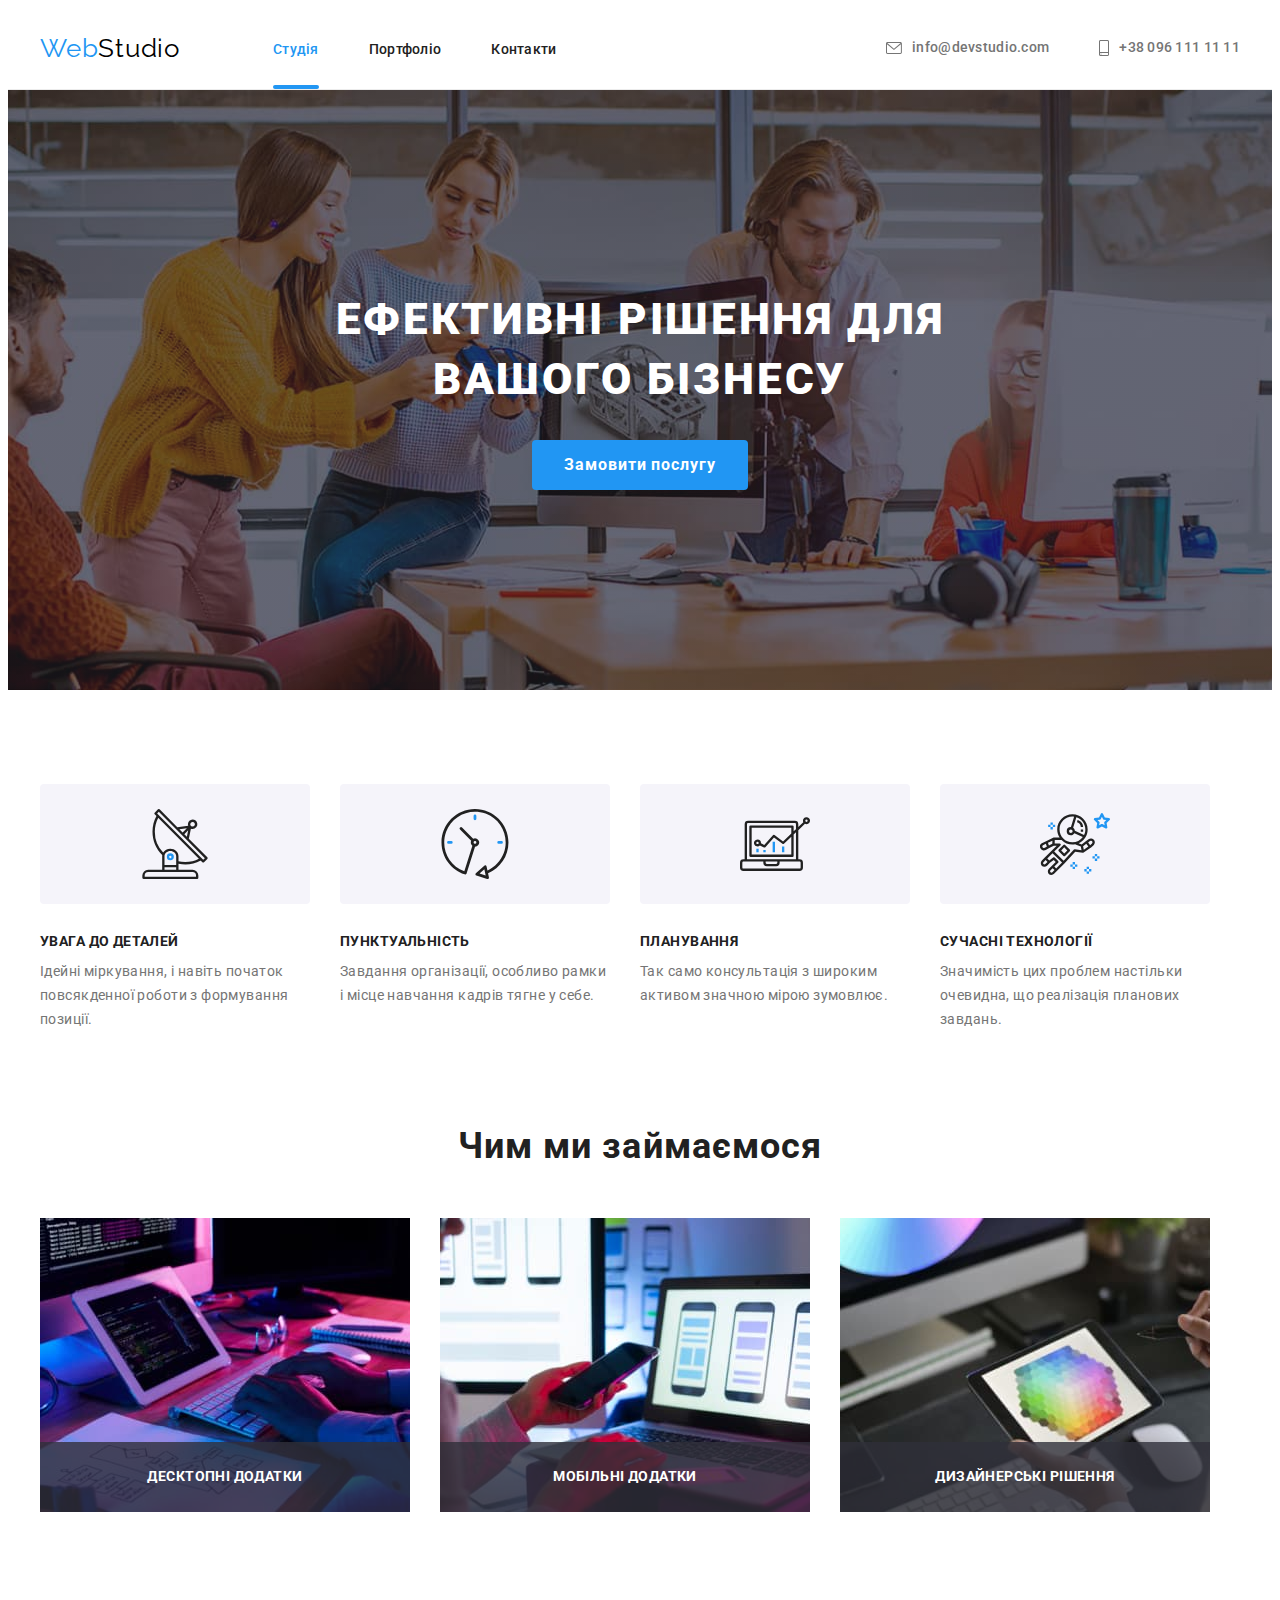
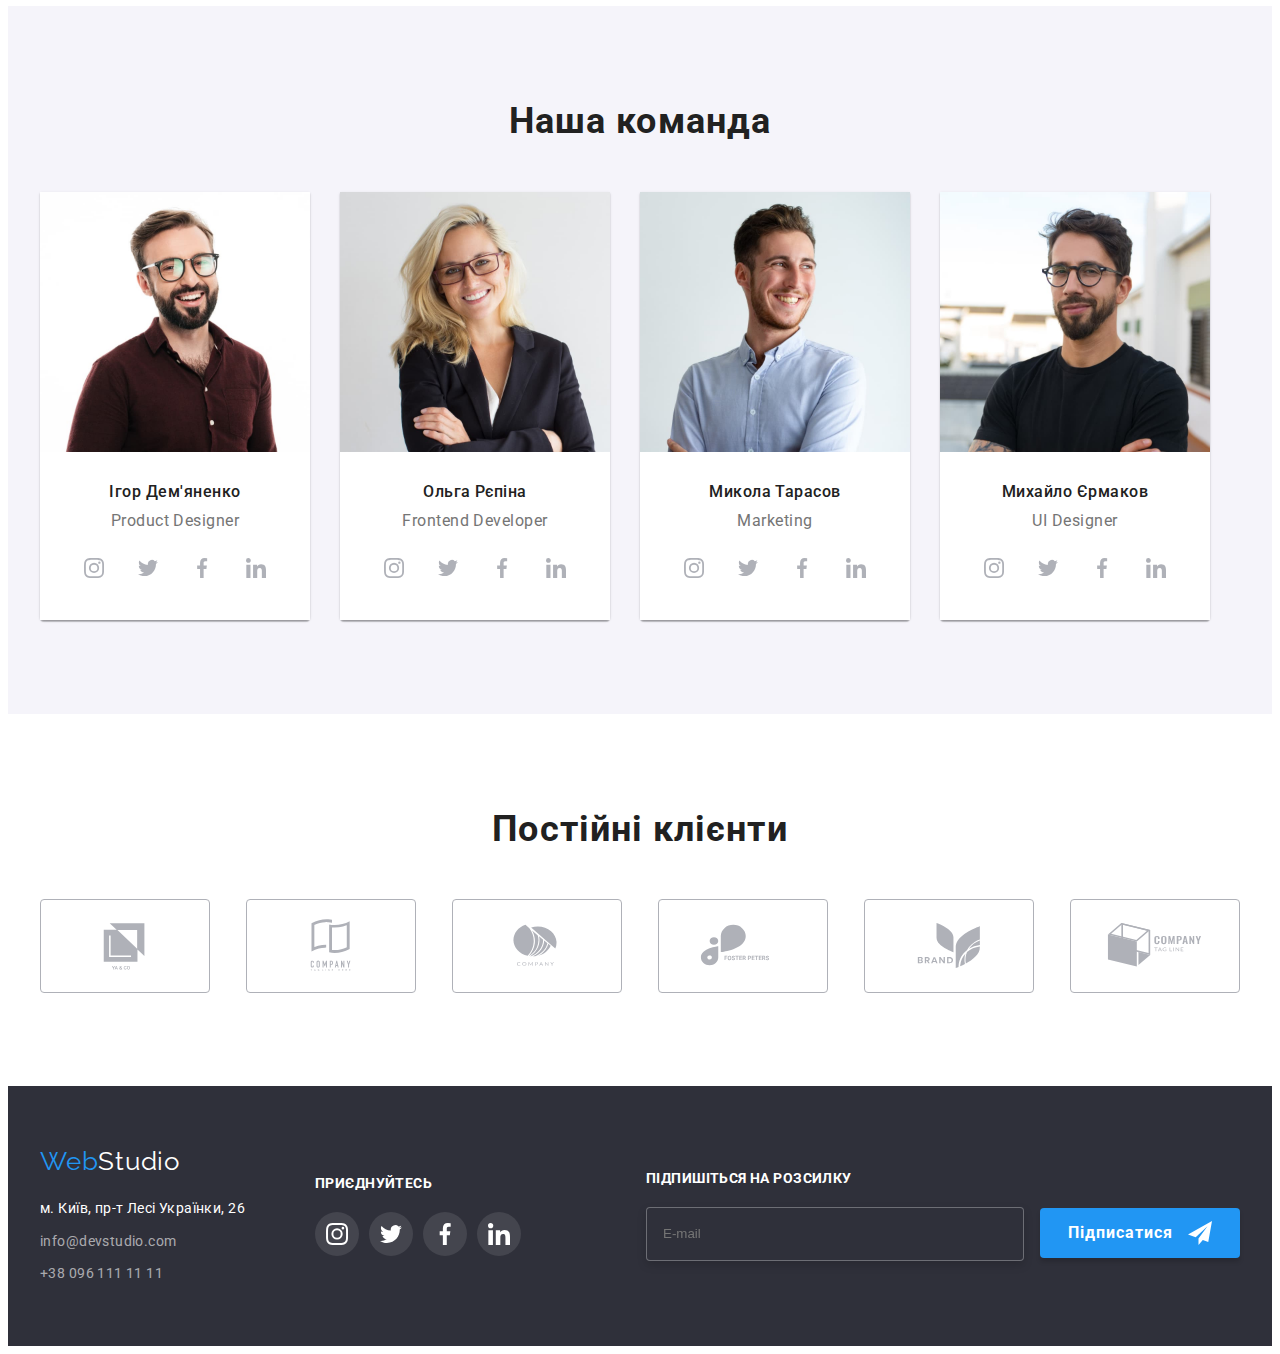
==== commit 774e0aeb: "portfolio.html" ====
--- a/index.html
+++ b/index.html
@@ -62,7 +62,7 @@
       <section class="solution">
         <div class="container">
           <h1 class="solution__text">Ефективні рішення для вашого бізнесу</h1>
-          <button class="solution__button button-studio" type="button" data-modal-open>
+          <button class="button solution__button" type="button" data-modal-open>
             Замовити послугу
           </button>
         </div>
--- a/css/main.min.css
+++ b/css/main.min.css
@@ -1 +1 @@
-:root{--primery-color: #212121;--accent-color: #2196f3;--second-color: #757575;--backround-color: #f5f5f5;--logo-web-color: #000000;--background-btn: #f5f4fa;--text-btn-accent: #ffffff;--footer-adress-text: rgba(255, 255, 255, 0.6);--footer-backround-color: #2f303a;--icon-color: #afb1b8}body{font-family:"Roboto","Raleway",sans-serif;color:var(--primery-color)}.header{border-bottom:1px solid #ececec}.header .container{display:flex;align-items:center}.header__logo{padding:25px 0;margin-right:93px}.header__logo--color{color:var(--logo-web-color)}.navigation__list{padding:0;display:block;list-style-type:none;display:flex}.navigation__list>li:not(:last-child){margin-right:50px}.navigation__link{position:relative;padding:32px 0;font-weight:500;font-size:14px;line-height:1.14;letter-spacing:.02em;text-decoration:none;color:var(--primery-color);transition:color 250ms cubic-bezier(0.4, 0, 0.2, 1)}.navigation__link:hover,.navigation__link:focus{color:var(--accent-color)}.navigation__list .navigation__link.current{color:var(--accent-color)}.navigation__list .navigation__link.current::after{position:absolute;bottom:0;right:0;content:" ";width:100%;height:4px;background:#2196f3;border-radius:2px}.connection{list-style-type:none;display:flex;margin-left:auto}.connection__mail{display:flex;margin-right:50px;align-items:center}.connection__mail:focus,.connection__mail:hover{color:var(--accent-color);fill:currentColor}.connection__mail,.connection__phone{padding:32px 0;font-weight:500;font-size:14px;line-height:1.14;letter-spacing:.02em;color:var(--second-color);text-decoration:none;fill:var(--second-color);align-items:center;transition:color 250ms cubic-bezier(0.4, 0, 0.2, 1)}.connection__phone{display:flex;align-items:center}.connection__phone:hover,.connection__phone:focus{color:var(--accent-color);fill:currentColor}.connection__icon{margin-right:10px}p,h1,h2,h3,h4,h5,h6{margin:0px}ul{margin:0;padding-left:0}img{display:block;max-width:100%;height:auto}.button{cursor:pointer}.section{padding:94px 0px}.container{width:1200px;padding:0px 15px;margin:0px auto}.logo{display:block;font-family:"Raleway";font-size:26px;line-height:1.19;text-decoration:none;letter-spacing:.03em;color:var(--accent-color)}.button-studio{display:block;font-family:inherit;font-weight:700;font-size:16px;line-height:1.88;letter-spacing:.06em;color:#fff;background:#2196f3;margin:0 auto;padding:10px 32px;border:none;transition:color 250ms cubic-bezier(0.4, 0, 0.2, 1),background-color 250ms cubic-bezier(0.4, 0, 0.2, 1)}.button-studio:hover,.button-studio:focus{color:var(--accent-color);background:var(--text-btn-accent);cursor:pointer;border-radius:4px}.solution{background-image:linear-gradient(rgba(47, 48, 58, 0.4), rgba(47, 48, 58, 0.4)),url(../images/effect-solution.jpg);max-width:1600px;background-repeat:no-repeat;background-position:center;padding:200px 0;margin-left:auto;margin-right:auto}.solution__text{font-weight:900;font-size:44px;line-height:1.36;text-align:center;letter-spacing:.06em;text-transform:uppercase;color:var(--text-btn-accent);width:696px;margin:0 auto 30px}.solution__button{display:block;font-family:inherit;font-weight:700;font-size:16px;line-height:1.88;letter-spacing:.06em;color:var(--text-btn-accent);background:var(--accent-color);margin:0 auto;padding:10px 32px;border:none;transition:color 250ms cubic-bezier(0.4, 0, 0.2, 1),background-color 250ms cubic-bezier(0.4, 0, 0.2, 1)}.solution__button:hover,.solution__button:focus{color:var(--accent-color);background:var(--text-btn-accent);cursor:pointer;border-radius:4px}.benefits{list-style-type:none;display:flex}.benefits>li:not(:first-child){margin-left:30px}.benefits__icon{display:flex;justify-content:center;align-items:center;margin-bottom:30px;height:120px;max-width:270px;background:var(--background-btn);border-radius:4px}.benefits__text{font-weight:700;font-size:14px;line-height:1.14;letter-spacing:.03em;margin-bottom:10px}.benefits__subtext{font-size:14px;line-height:1.71;letter-spacing:.03em;color:var(--second-color);max-width:270px}.about{padding-top:0;padding-bottom:94px}.about__text{font-weight:700;font-size:36px;line-height:1.17;letter-spacing:.03em;margin-bottom:50px;text-align:center}.about__application{list-style-type:none;display:flex}.about__application>li:not(:first-child){margin-left:30px}.application__pictures{position:relative}.application__label{position:absolute;display:flex;bottom:0px;height:70px;width:100%;align-items:center;justify-content:center;background:rgba(47,48,58,.8)}.application__text{font-weight:700;font-size:14px;line-height:1.14;text-align:center;letter-spacing:.03em;text-transform:uppercase;color:var(--text-btn-accent)}.team{background-color:var(--background-btn);padding:94px 0px}.team__text{margin-bottom:50px;font-weight:700;font-size:36px;line-height:1.17;text-align:center;letter-spacing:.03em}.hero{list-style-type:none;display:flex}.hero>li{box-shadow:0px 1px 3px rgba(0,0,0,.12),0px 1px 1px rgba(0,0,0,.14),0px 2px 1px rgba(0,0,0,.2);border-radius:0px 0px 4px 4px}.team__hero>li:not(:first-child){margin-left:30px}.hero__status{padding-top:30px;padding-bottom:30px;background-color:var(--text-btn-accent)}.hero__name{font-weight:500;font-size:16px;line-height:1.19;letter-spacing:.03em;margin-bottom:10px;text-align:center}.hero__position{font-size:16px;line-height:1.19;letter-spacing:.03em;color:var(--second-color);margin-bottom:16px;text-align:center}.hero__list{list-style-type:none;display:flex;justify-content:center;align-items:center;gap:10px}.hero__item{height:44px;width:44px}.hero__social-netw{display:flex;height:100%;width:100%;justify-content:center;align-items:center;border-radius:50%;transition:background-color 250ms cubic-bezier(0.4, 0, 0.2, 1)}.hero__social-netw:hover,.hero__social-netw:focus{background-color:var(--accent-color);outline:rgba(0,0,0,0)}.hero__social-netw:hover .hero__icon,.hero__social-netw:focus .hero__icon{fill:var(--text-btn-accent)}.hero__icon{fill:var(--icon-color);transition:fill 250ms cubic-bezier(0.4, 0, 0.2, 1)}.section__text{font-weight:700;font-size:36px;line-height:1.17;text-align:center;letter-spacing:.03em;color:var(--primery-color);margin-bottom:50px}.clients{list-style-type:none;display:flex;justify-content:space-between;align-items:center;gap:30px}.clients__item{display:flex;width:170px;height:92px;justify-content:center;align-items:center}.clients__link{display:flex;height:100%;width:100%;justify-content:center;align-items:center;border:1px solid var(--icon-color);border-radius:4px;fill:var(--icon-color);transition:border 250ms cubic-bezier(0.4, 0, 0.2, 1)}.clients__link:hover .clients__icons,.clients__link:focus .clients__icons{fill:var(--accent-color)}.clients__link:hover{border:1px solid var(--accent-color);border-radius:4px}.clients__link:focus{border:1px solid var(--accent-color);border-radius:4px;outline:rgba(0,0,0,0)}.clients__icons{transition:fill 250ms cubic-bezier(0.4, 0, 0.2, 1)}.main-list-btn{margin-bottom:50px;display:flex;justify-content:center}.main-list-btn>li:nth-child(n+2){margin-left:8px}.main-link-btn{list-style-type:none}.button{font-family:inherit;font-weight:500;font-size:16px;line-height:1.63;text-align:center;letter-spacing:.03em;background:var(--background-btn);color:var(--primery-color);border:none;padding:6px 22px;transition:background 250ms cubic-bezier(0.4, 0, 0.2, 1),color 250ms cubic-bezier(0.4, 0, 0.2, 1)}.button:hover,.button:focus{color:var(--text-btn-accent);background:var(--accent-color);cursor:pointer;border-radius:4px;box-shadow:0px 3px 1px rgba(0,0,0,.1),0px 1px 2px rgba(0,0,0,.08),0px 2px 2px rgba(0,0,0,.12);outline:rgba(0,0,0,0)}.main-list{list-style-type:none;display:flex;flex-wrap:wrap;justify-content:space-between;flex-basis:calc((100% - 60px)/3);row-gap:30px}.main-link a{text-decoration:none;font-family:inherit;color:inherit}.main-link-title{padding:20px 24px;border:1px solid #eee}.main-link.img{margin-right:0}.main-link-list-foto{display:block;transition:box-shadow 250ms cubic-bezier(0.4, 0, 0.2, 1)}.main-link-list-foto:hover,.main-link-list-foto:focus{box-shadow:0px 1px 1px rgba(0,0,0,.12),0px 4px 4px rgba(0,0,0,.06),1px 4px 6px rgba(0,0,0,.16)}.main-link-list-foto:hover .overley,.main-link-list-foto:focus .overley{transform:translateY(-294px)}footer{background:var(--footer-backround-color);margin:0 auto;padding:60px 0}.footer-connect__logo{margin-bottom:20px}.logo__text-studio--color{color:var(--text-btn-accent)}.footer-adress{list-style-type:none}.footer-adress a{text-decoration:none;font-style:normal;font-size:14px;line-height:1.7;letter-spacing:.03em;color:var(--footer-adress-text);display:block;transition:color 250ms cubic-bezier(0.4, 0, 0.2, 1)}.footer-adress__list:not(:last-child){margin-bottom:9px}.footer-adress .footer-adress__map{color:var(--text-btn-accent)}.footer-adress__map:hover,.footer-adress__map:focus,.footer-adress__mail:hover,.footer-adress__mail:focus,.footer-adress__phone:hover,.footer-adress__phone:focus{color:var(--accent-color)}.footer-social__text{font-weight:700;font-size:14px;line-height:1.14;letter-spacing:.03em;text-transform:uppercase;color:var(--text-btn-accent);margin-bottom:20px;text-align:left}.footer-social__list{list-style-type:none;display:flex}.footer-social--margin{margin-left:70px}.footer-social__netw{width:44px;height:44px;justify-content:space-between;align-items:center;background:rgba(255,255,255,.1);border-radius:50%}.footer-social__netw:not(:first-child){margin-left:10px}.container__footer{display:flex;align-items:center;justify-content:space-between}.footer-social__link{display:flex;width:100%;height:100%;justify-content:center;align-items:center;transition:background-color 250ms cubic-bezier(0.4, 0, 0.2, 1)}.footer-social__link:focus,.footer-social__link:hover{background-color:var(--accent-color);border-radius:50%;outline:rgba(0,0,0,0)}.footer-social__icon{fill:var(--text-btn-accent)}.footer-mailing--margin-left{margin-left:auto}.footer-mailing__text{margin-bottom:20px;font-family:"Roboto";font-style:normal;font-weight:700;font-size:14px;line-height:1.14;letter-spacing:.03em;text-transform:uppercase;color:var(--text-btn-accent)}.footer-mailing__form-input{padding-left:16px;color:var(--backround-color);background:var(--footer-backround-color);width:358px;height:50px;border:1px solid rgba(255,255,255,.3);filter:drop-shadow(0px 4px 4px rgba(0, 0, 0, 0.15));border-radius:4px}.footer-mailing__btn{position:relative;width:200px;height:50px;background:var(--accent-color);box-shadow:0px 4px 4px rgba(0,0,0,.15);border-radius:4px;margin-left:12px;padding:10px 28px;text-align:start;cursor:pointer;border:none;font-family:"Roboto";font-style:normal;font-weight:700;font-size:16px;line-height:1.88;letter-spacing:.06em;color:var(--text-btn-accent)}.footer-mailing__icon{position:absolute;top:13px;right:28px}.img-overley{position:relative;overflow:hidden;transition:transform 250px cubic-bezier(0.4, 0, 0.2, 1)}.overley{position:absolute;display:flex;justify-content:center;align-items:center;height:294px;width:100%;padding:0 24px;background:rgba(33,150,243,.9);transition:transform 250ms cubic-bezier(0.4, 0, 0.2, 1)}.overley-text{font-size:18px;line-height:1.56;letter-spacing:.03em;color:var(--text-btn-accent)}.main-link-lead{font-weight:700;font-size:18px;line-height:2;letter-spacing:.06em;margin-bottom:4px}.main-link-text{font-size:16px;line-height:1.88;letter-spacing:.03em;color:var(--second-color)}.backdrop{position:fixed;top:0;height:100%;width:100%;background:rgba(0,0,0,.2);transition:opacity 500ms linear,visibility 500ms linear}.modal{position:absolute;padding:40px;height:581px;min-width:530px;top:50%;left:50%;transform:translate(-50%, -50%) rotate(0);background:var(--text-btn-accent);box-shadow:0px 1px 3px rgba(0,0,0,.12),0px 1px 1px rgba(0,0,0,.14),0px 2px 1px rgba(0,0,0,.2);border-radius:4px;transition:transform 300ms linear}.label-text{display:block;font-family:"Roboto";font-style:normal;font-weight:400;font-size:12px;line-height:1.17;letter-spacing:.01em;color:var(--second-color);width:100%}.modal-input-text{padding-left:42px;width:100%;border:1px solid rgba(33,33,33,.2);border-radius:4px;height:40px;cursor:pointer;transition:border-color 250ms cubic-bezier(0.4, 0, 0.2, 1)}.modal-input-text:focus,.modal-input-text:hover{border-color:var(--accent-color);outline:none}.modal-input-text:focus+svg,.modal-input-text:hover+svg{fill:var(--accent-color);border-color:var(--accent-color)}textarea{resize:none}textarea::not(::-moz-placeholder-shown){border-color:var(--accent-color)}textarea::not(:-ms-input-placeholder-shown){border-color:var(--accent-color)}textarea::not(::placeholder-shown){border-color:var(--accent-color)}textarea::-moz-placeholder{font-family:"Roboto";font-style:normal;font-weight:400;font-size:12px;line-height:1.17;letter-spacing:.01em;color:rgba(117,117,117,.5)}textarea:-ms-input-placeholder{font-family:"Roboto";font-style:normal;font-weight:400;font-size:12px;line-height:1.17;letter-spacing:.01em;color:rgba(117,117,117,.5)}textarea::placeholder{font-family:"Roboto";font-style:normal;font-weight:400;font-size:12px;line-height:1.17;letter-spacing:.01em;color:rgba(117,117,117,.5)}.modal-input-wrap textarea{display:block;margin-bottom:20px;height:120px;padding:12px 16px}.inpp:checked+.icon-agree>svg.icon-agree-frame{fill:var(--accent-color);background-color:var(--accent-color);border-radius:2px}.modal-icon{position:absolute;height:100%;width:100%;padding:4px 2px 3px 3px;fill:none;transition:fill 250ms cubic-bezier(0.4, 0, 0.2, 1)}.inpp:checked+.icon-agree>svg.modal-icon{fill:var(--text-btn-accent)}.icon-agree-frame{display:flex;width:100%;height:100%;justify-content:center;align-items:center;transition:fill 250ms cubic-bezier(0.4, 0, 0.2, 1),background-color 250ms cubic-bezier(0.4, 0, 0.2, 1)}.modal-agree{font-family:"Roboto";font-style:normal;font-weight:400;font-size:14px;line-height:1.71;letter-spacing:.03em;color:var(--second-color)}.modal-icon-agree{display:flex;justify-content:center;align-items:center}.icon-agree{display:flex;width:16px;height:15px;justify-content:center;align-items:center;position:relative;margin-right:8px}.modal-head-text{font-family:"Roboto";font-style:normal;font-weight:700;font-size:20px;line-height:1.15;text-align:center;letter-spacing:.03em;color:var(--primery-color);margin-bottom:12px}.modal-agree-btn{margin-top:30px;margin-left:auto;margin-right:auto;width:200px;height:50px;font-family:"Roboto";font-style:normal;font-weight:700;font-size:16px;line-height:1.88;display:block;border:none;letter-spacing:.06em;color:var(--text-btn-accent);background:var(--accent-color);box-shadow:0px 4px 4px rgba(0,0,0,.15);border-radius:4px;cursor:pointer}.modal-input-wrap{margin-top:4px;margin-bottom:10px;position:relative}.modal-person-icon{position:absolute;top:50%;transform:translateY(-50%);left:12px;transition:fill 250ms cubic-bezier(0.4, 0, 0.2, 1)}.backdrop.is-hidden .modal{transform:translate(-50%, -50%) rotate(-180deg)}.link-modal-agree{-webkit-text-decoration-color:var(--accent-color);text-decoration-color:var(--accent-color)}.modal-agree>a .text-treaty{color:var(--accent-color)}.btn-close-modal{padding:0;position:absolute;display:flex;justify-content:center;align-items:center;width:30px;height:30px;right:8px;top:8px;background-color:var(--text-btn-accent);border:1px solid rgba(0,0,0,.1);border-radius:50%;cursor:pointer}.btn-close-modal:hover .modal-close-icon,.btn-close-modal:focus .modal-close-icon{fill:var(--accent-color)}.modal-close-icon{display:flex;justify-content:center;align-items:center;fill:var(--logo-web-color);transition:fill 500ms cubic-bezier(0.4, 0, 0.2, 1)}.visually-hidden{visibility:hidden;opacity:0;pointer-events:none}.is-hidden{visibility:hidden;opacity:0;pointer-events:none}/*# sourceMappingURL=main.min.css.map */+:root{--primery-color: #212121;--accent-color: #2196f3;--second-color: #757575;--backround-color: #f5f5f5;--logo-web-color: #000000;--background-btn: #f5f4fa;--text-btn-accent: #ffffff;--footer-adress-text: rgba(255, 255, 255, 0.6);--footer-backround-color: #2f303a;--icon-color: #afb1b8}body{font-family:"Roboto","Raleway",sans-serif;color:var(--primery-color)}.header{border-bottom:1px solid #ececec}.header .container{display:flex;align-items:center}.header__logo{padding:25px 0;margin-right:93px}.header__logo--color{color:var(--logo-web-color)}.navigation__list{padding:0;display:block;list-style-type:none;display:flex}.navigation__list>li:not(:last-child){margin-right:50px}.navigation__link{position:relative;padding:32px 0;font-weight:500;font-size:14px;line-height:1.14;letter-spacing:.02em;text-decoration:none;color:var(--primery-color);transition:color 250ms cubic-bezier(0.4, 0, 0.2, 1)}.navigation__link:hover,.navigation__link:focus{color:var(--accent-color)}.navigation__list .navigation__link.current{color:var(--accent-color)}.navigation__list .navigation__link.current::after{position:absolute;bottom:0;right:0;content:" ";width:100%;height:4px;background:#2196f3;border-radius:2px}.connection{list-style-type:none;display:flex;margin-left:auto}.connection__mail{display:flex;margin-right:50px;align-items:center}.connection__mail:focus,.connection__mail:hover{color:var(--accent-color);fill:currentColor}.connection__mail,.connection__phone{padding:32px 0;font-weight:500;font-size:14px;line-height:1.14;letter-spacing:.02em;color:var(--second-color);text-decoration:none;fill:var(--second-color);align-items:center;transition:color 250ms cubic-bezier(0.4, 0, 0.2, 1)}.connection__phone{display:flex;align-items:center}.connection__phone:hover,.connection__phone:focus{color:var(--accent-color);fill:currentColor}.connection__icon{margin-right:10px}p,h1,h2,h3,h4,h5,h6{margin:0px}ul{margin:0;padding-left:0}img{display:block;max-width:100%;height:auto}.button{cursor:pointer}.section{padding:94px 0px}.container{width:1200px;padding:0px 15px;margin:0px auto}.logo{display:block;font-family:"Raleway";font-size:26px;line-height:1.19;text-decoration:none;letter-spacing:.03em;color:var(--accent-color)}.button-studio{display:block;font-family:inherit;font-weight:700;font-size:16px;line-height:1.88;letter-spacing:.06em;color:#fff;background:#2196f3;margin:0 auto;padding:10px 32px;border:none;border-radius:4px;transition:color 250ms cubic-bezier(0.4, 0, 0.2, 1),background-color 250ms cubic-bezier(0.4, 0, 0.2, 1)}.button-studio:hover,.button-studio:focus{color:var(--accent-color);background:var(--text-btn-accent);cursor:pointer;border-radius:4px}.solution{background-image:linear-gradient(rgba(47, 48, 58, 0.4), rgba(47, 48, 58, 0.4)),url(../images/effect-solution.jpg);max-width:1600px;background-repeat:no-repeat;background-position:center;padding:200px 0;margin-left:auto;margin-right:auto}.solution__text{font-weight:900;font-size:44px;line-height:1.36;text-align:center;letter-spacing:.06em;text-transform:uppercase;color:var(--text-btn-accent);width:696px;margin:0 auto 30px}.solution__button{display:block;font-family:inherit;font-weight:700;font-size:16px;line-height:1.88;letter-spacing:.06em;color:var(--text-btn-accent);background:var(--accent-color);margin:0 auto;padding:10px 32px;border:none;border-radius:4px;transition:color 250ms cubic-bezier(0.4, 0, 0.2, 1),background-color 250ms cubic-bezier(0.4, 0, 0.2, 1)}.solution__button:hover,.solution__button:focus{color:var(--accent-color);background:var(--text-btn-accent);cursor:pointer;border-radius:4px}.benefits{list-style-type:none;display:flex}.benefits>li:not(:first-child){margin-left:30px}.benefits__icon{display:flex;justify-content:center;align-items:center;margin-bottom:30px;height:120px;max-width:270px;background:var(--background-btn);border-radius:4px}.benefits__text{font-weight:700;font-size:14px;line-height:1.14;letter-spacing:.03em;margin-bottom:10px}.benefits__subtext{font-size:14px;line-height:1.71;letter-spacing:.03em;color:var(--second-color);max-width:270px}.about{padding-top:0;padding-bottom:94px}.about__text{font-weight:700;font-size:36px;line-height:1.17;letter-spacing:.03em;margin-bottom:50px;text-align:center}.about__application{list-style-type:none;display:flex}.about__application>li:not(:first-child){margin-left:30px}.application__pictures{position:relative}.application__label{position:absolute;display:flex;bottom:0px;height:70px;width:100%;align-items:center;justify-content:center;background:rgba(47,48,58,.8)}.application__text{font-weight:700;font-size:14px;line-height:1.14;text-align:center;letter-spacing:.03em;text-transform:uppercase;color:var(--text-btn-accent)}.team{background-color:var(--background-btn);padding:94px 0px}.team__text{margin-bottom:50px;font-weight:700;font-size:36px;line-height:1.17;text-align:center;letter-spacing:.03em}.hero{list-style-type:none;display:flex}.hero>li{box-shadow:0px 1px 3px rgba(0,0,0,.12),0px 1px 1px rgba(0,0,0,.14),0px 2px 1px rgba(0,0,0,.2);border-radius:0px 0px 4px 4px}.team__hero>li:not(:first-child){margin-left:30px}.hero__status{padding-top:30px;padding-bottom:30px;background-color:var(--text-btn-accent)}.hero__name{font-weight:500;font-size:16px;line-height:1.19;letter-spacing:.03em;margin-bottom:10px;text-align:center}.hero__position{font-size:16px;line-height:1.19;letter-spacing:.03em;color:var(--second-color);margin-bottom:16px;text-align:center}.hero__list{list-style-type:none;display:flex;justify-content:center;align-items:center;gap:10px}.hero__item{height:44px;width:44px}.hero__social-netw{display:flex;height:100%;width:100%;justify-content:center;align-items:center;border-radius:50%;transition:background-color 250ms cubic-bezier(0.4, 0, 0.2, 1)}.hero__social-netw:hover,.hero__social-netw:focus{background-color:var(--accent-color);outline:rgba(0,0,0,0)}.hero__social-netw:hover .hero__icon,.hero__social-netw:focus .hero__icon{fill:var(--text-btn-accent)}.hero__icon{fill:var(--icon-color);transition:fill 250ms cubic-bezier(0.4, 0, 0.2, 1)}.section__text{font-weight:700;font-size:36px;line-height:1.17;text-align:center;letter-spacing:.03em;color:var(--primery-color);margin-bottom:50px}.clients{list-style-type:none;display:flex;justify-content:space-between;align-items:center;gap:30px}.clients__item{display:flex;width:170px;height:92px;justify-content:center;align-items:center}.clients__link{display:flex;height:100%;width:100%;justify-content:center;align-items:center;border:1px solid var(--icon-color);border-radius:4px;fill:var(--icon-color);transition:border 250ms cubic-bezier(0.4, 0, 0.2, 1)}.clients__link:hover .clients__icons,.clients__link:focus .clients__icons{fill:var(--accent-color)}.clients__link:hover{border:1px solid var(--accent-color);border-radius:4px}.clients__link:focus{border:1px solid var(--accent-color);border-radius:4px;outline:rgba(0,0,0,0)}.clients__icons{transition:fill 250ms cubic-bezier(0.4, 0, 0.2, 1)}.section__filtr{margin-bottom:50px;display:flex;justify-content:center}.section__filtr>li:nth-child(n+2){margin-left:8px}.filtr__link{list-style-type:none}.filtr__button{font-family:inherit;font-weight:500;font-size:16px;line-height:1.63;text-align:center;letter-spacing:.03em;background:var(--background-btn);color:var(--primery-color);border:none;padding:6px 22px;transition:background 250ms cubic-bezier(0.4, 0, 0.2, 1),color 250ms cubic-bezier(0.4, 0, 0.2, 1)}.filtr__button:hover,.filtr__button:focus{color:var(--text-btn-accent);background:var(--accent-color);cursor:pointer;border-radius:4px;box-shadow:0px 3px 1px rgba(0,0,0,.1),0px 1px 2px rgba(0,0,0,.08),0px 2px 2px rgba(0,0,0,.12);outline:rgba(0,0,0,0)}.poster{list-style-type:none;display:flex;justify-content:space-between}.section__poster{flex-wrap:wrap;flex-basis:calc((100% - 60px)/3);row-gap:30px}.poster__list a{text-decoration:none;font-family:inherit;color:inherit}.poster__text-title{padding:20px 24px;border:1px solid #eee}.poster__list.img{margin-right:0}.poster__link{display:block;transition:box-shadow 250ms cubic-bezier(0.4, 0, 0.2, 1)}.poster__link:hover,.poster__link:focus{box-shadow:0px 1px 1px rgba(0,0,0,.12),0px 4px 4px rgba(0,0,0,.06),1px 4px 6px rgba(0,0,0,.16)}.poster__link:hover .overlay,.poster__link:focus .overlay{transform:translateY(-294px)}.poster__wrapper{position:relative;overflow:hidden;transition:transform 250px cubic-bezier(0.4, 0, 0.2, 1)}.overlay{position:absolute;display:flex;justify-content:center;align-items:center;height:294px;width:100%;padding:0 24px;background:rgba(33,150,243,.9);transition:transform 250ms cubic-bezier(0.4, 0, 0.2, 1)}.overlay__text{font-size:18px;line-height:1.56;letter-spacing:.03em;color:var(--text-btn-accent)}.poster__name{font-weight:700;font-size:18px;line-height:2;letter-spacing:.06em;margin-bottom:4px}.poster__view{font-size:16px;line-height:1.88;letter-spacing:.03em;color:var(--second-color)}footer{background:var(--footer-backround-color);margin:0 auto;padding:60px 0}.footer-connect__logo{margin-bottom:20px}.logo__text-studio--color{color:var(--text-btn-accent)}.footer-adress{list-style-type:none}.footer-adress a{text-decoration:none;font-style:normal;font-size:14px;line-height:1.7;letter-spacing:.03em;color:var(--footer-adress-text);display:block;transition:color 250ms cubic-bezier(0.4, 0, 0.2, 1)}.footer-adress__list:not(:last-child){margin-bottom:9px}.footer-adress .footer-adress__map{color:var(--text-btn-accent)}.footer-adress__map:hover,.footer-adress__map:focus,.footer-adress__mail:hover,.footer-adress__mail:focus,.footer-adress__phone:hover,.footer-adress__phone:focus{color:var(--accent-color)}.footer-social__text{font-weight:700;font-size:14px;line-height:1.14;letter-spacing:.03em;text-transform:uppercase;color:var(--text-btn-accent);margin-bottom:20px;text-align:left}.footer-social__list{list-style-type:none;display:flex}.footer-social--margin{margin-left:70px}.footer-social__netw{width:44px;height:44px;justify-content:space-between;align-items:center;background:rgba(255,255,255,.1);border-radius:50%}.footer-social__netw:not(:first-child){margin-left:10px}.container__footer{display:flex;align-items:center;justify-content:space-between}.footer-social__link{display:flex;width:100%;height:100%;justify-content:center;align-items:center;transition:background-color 250ms cubic-bezier(0.4, 0, 0.2, 1)}.footer-social__link:focus,.footer-social__link:hover{background-color:var(--accent-color);border-radius:50%;outline:rgba(0,0,0,0)}.footer-social__icon{fill:var(--text-btn-accent)}.footer-mailing--margin-left{margin-left:auto}.footer-mailing__text{margin-bottom:20px;font-family:"Roboto";font-style:normal;font-weight:700;font-size:14px;line-height:1.14;letter-spacing:.03em;text-transform:uppercase;color:var(--text-btn-accent)}.footer-mailing__form-input{padding-left:16px;color:var(--backround-color);background:var(--footer-backround-color);width:358px;height:50px;border:1px solid rgba(255,255,255,.3);filter:drop-shadow(0px 4px 4px rgba(0, 0, 0, 0.15));border-radius:4px}.footer-mailing__btn{position:relative;width:200px;height:50px;background:var(--accent-color);box-shadow:0px 4px 4px rgba(0,0,0,.15);border-radius:4px;margin-left:12px;padding:10px 28px;text-align:start;cursor:pointer;border:none;font-family:"Roboto";font-style:normal;font-weight:700;font-size:16px;line-height:1.88;letter-spacing:.06em;color:var(--text-btn-accent)}.footer-mailing__btn:hover,.footer-mailing__btn:focus{color:var(--accent-color);background:var(--text-btn-accent);border-radius:4px}.footer-mailing__btn:hover .footer-mailing__icon,.footer-mailing__btn:focus .footer-mailing__icon{fill:var(--accent-color)}.footer-mailing__icon{position:absolute;top:13px;right:28px;fill:var(--text-btn-accent)}.poster__wrapper{position:relative;overflow:hidden;transition:transform 250px cubic-bezier(0.4, 0, 0.2, 1)}.overlay{position:absolute;display:flex;justify-content:center;align-items:center;height:294px;width:100%;padding:0 24px;background:rgba(33,150,243,.9);transition:transform 250ms cubic-bezier(0.4, 0, 0.2, 1)}.overley-text{font-size:18px;line-height:1.56;letter-spacing:.03em;color:var(--text-btn-accent)}.backdrop{position:fixed;top:0;height:100%;width:100%;background:rgba(0,0,0,.2);transition:opacity 500ms linear,visibility 500ms linear}.modal{position:absolute;padding:40px;height:581px;min-width:530px;top:50%;left:50%;transform:translate(-50%, -50%) rotate(0);background:var(--text-btn-accent);box-shadow:0px 1px 3px rgba(0,0,0,.12),0px 1px 1px rgba(0,0,0,.14),0px 2px 1px rgba(0,0,0,.2);border-radius:4px;transition:transform 300ms linear}.label-text{display:block;font-family:"Roboto";font-style:normal;font-weight:400;font-size:12px;line-height:1.17;letter-spacing:.01em;color:var(--second-color);width:100%}.modal-input-text{padding-left:42px;width:100%;border:1px solid rgba(33,33,33,.2);border-radius:4px;height:40px;cursor:pointer;transition:border-color 250ms cubic-bezier(0.4, 0, 0.2, 1)}.modal-input-text:focus,.modal-input-text:hover{border-color:var(--accent-color);outline:none}.modal-input-text:focus+svg,.modal-input-text:hover+svg{fill:var(--accent-color);border-color:var(--accent-color)}textarea{resize:none}textarea::not(::-moz-placeholder-shown){border-color:var(--accent-color)}textarea::not(:-ms-input-placeholder-shown){border-color:var(--accent-color)}textarea::not(::placeholder-shown){border-color:var(--accent-color)}textarea::-moz-placeholder{font-family:"Roboto";font-style:normal;font-weight:400;font-size:12px;line-height:1.17;letter-spacing:.01em;color:rgba(117,117,117,.5)}textarea:-ms-input-placeholder{font-family:"Roboto";font-style:normal;font-weight:400;font-size:12px;line-height:1.17;letter-spacing:.01em;color:rgba(117,117,117,.5)}textarea::placeholder{font-family:"Roboto";font-style:normal;font-weight:400;font-size:12px;line-height:1.17;letter-spacing:.01em;color:rgba(117,117,117,.5)}.modal-input-wrap textarea{display:block;margin-bottom:20px;height:120px;padding:12px 16px}.inpp:checked+.icon-agree>svg.icon-agree-frame{fill:var(--accent-color);background-color:var(--accent-color);border-radius:2px}.modal-icon{position:absolute;height:100%;width:100%;padding:4px 2px 3px 3px;fill:none;transition:fill 250ms cubic-bezier(0.4, 0, 0.2, 1)}.inpp:checked+.icon-agree>svg.modal-icon{fill:var(--text-btn-accent)}.icon-agree-frame{display:flex;width:100%;height:100%;justify-content:center;align-items:center;transition:fill 250ms cubic-bezier(0.4, 0, 0.2, 1),background-color 250ms cubic-bezier(0.4, 0, 0.2, 1)}.modal-agree{font-family:"Roboto";font-style:normal;font-weight:400;font-size:14px;line-height:1.71;letter-spacing:.03em;color:var(--second-color)}.modal-icon-agree{display:flex;justify-content:center;align-items:center}.icon-agree{display:flex;width:16px;height:15px;justify-content:center;align-items:center;position:relative;margin-right:8px}.modal-head-text{font-family:"Roboto";font-style:normal;font-weight:700;font-size:20px;line-height:1.15;text-align:center;letter-spacing:.03em;color:var(--primery-color);margin-bottom:12px}.modal-agree-btn{margin-top:30px;margin-left:auto;margin-right:auto;width:200px;height:50px;font-family:"Roboto";font-style:normal;font-weight:700;font-size:16px;line-height:1.88;display:block;border:none;letter-spacing:.06em;color:var(--text-btn-accent);background:var(--accent-color);box-shadow:0px 4px 4px rgba(0,0,0,.15);border-radius:4px;cursor:pointer}.modal-input-wrap{margin-top:4px;margin-bottom:10px;position:relative}.modal-person-icon{position:absolute;top:50%;transform:translateY(-50%);left:12px;transition:fill 250ms cubic-bezier(0.4, 0, 0.2, 1)}.backdrop.is-hidden .modal{transform:translate(-50%, -50%) rotate(-180deg)}.link-modal-agree{-webkit-text-decoration-color:var(--accent-color);text-decoration-color:var(--accent-color)}.modal-agree>a .text-treaty{color:var(--accent-color)}.btn-close-modal{padding:0;position:absolute;display:flex;justify-content:center;align-items:center;width:30px;height:30px;right:8px;top:8px;background-color:var(--text-btn-accent);border:1px solid rgba(0,0,0,.1);border-radius:50%;cursor:pointer}.btn-close-modal:hover .modal-close-icon,.btn-close-modal:focus .modal-close-icon{fill:var(--accent-color)}.modal-close-icon{display:flex;justify-content:center;align-items:center;fill:var(--logo-web-color);transition:fill 500ms cubic-bezier(0.4, 0, 0.2, 1)}.visually-hidden{visibility:hidden;opacity:0;pointer-events:none}.is-hidden{visibility:hidden;opacity:0;pointer-events:none}/*# sourceMappingURL=main.min.css.map */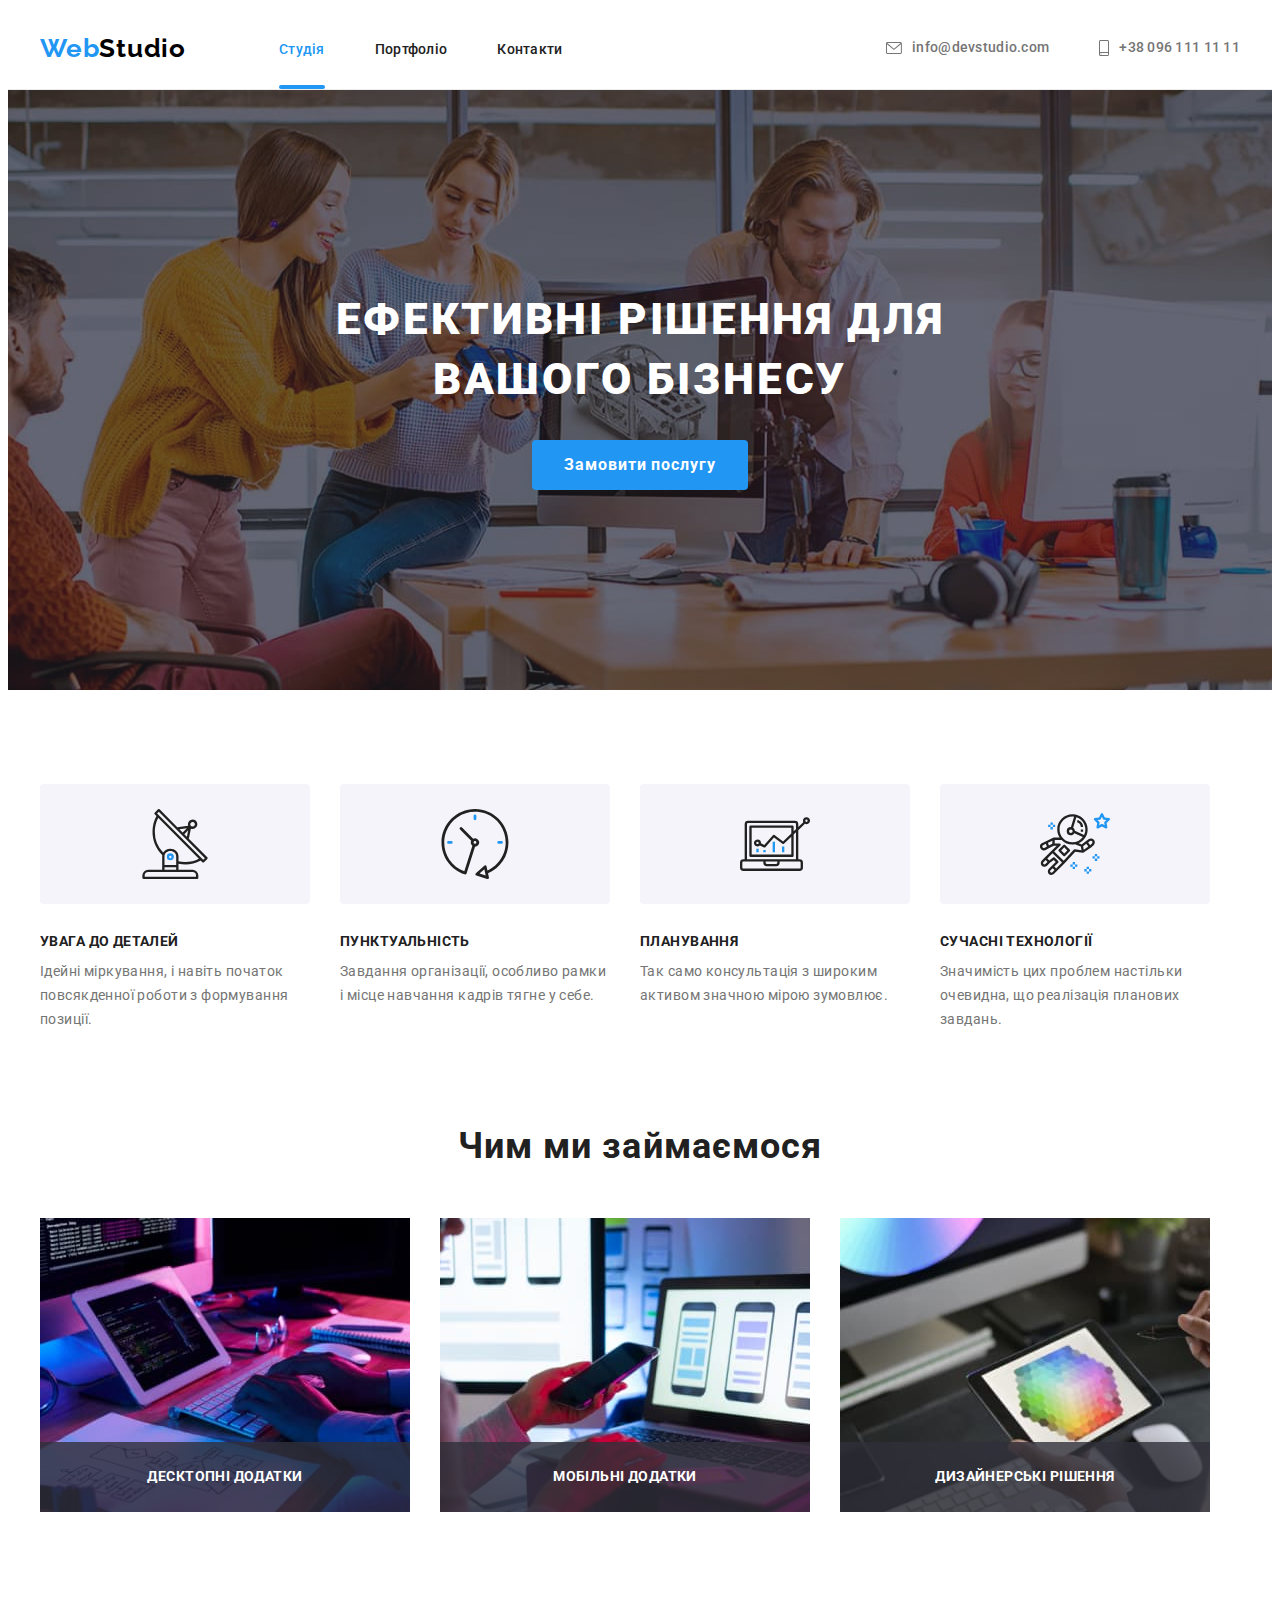
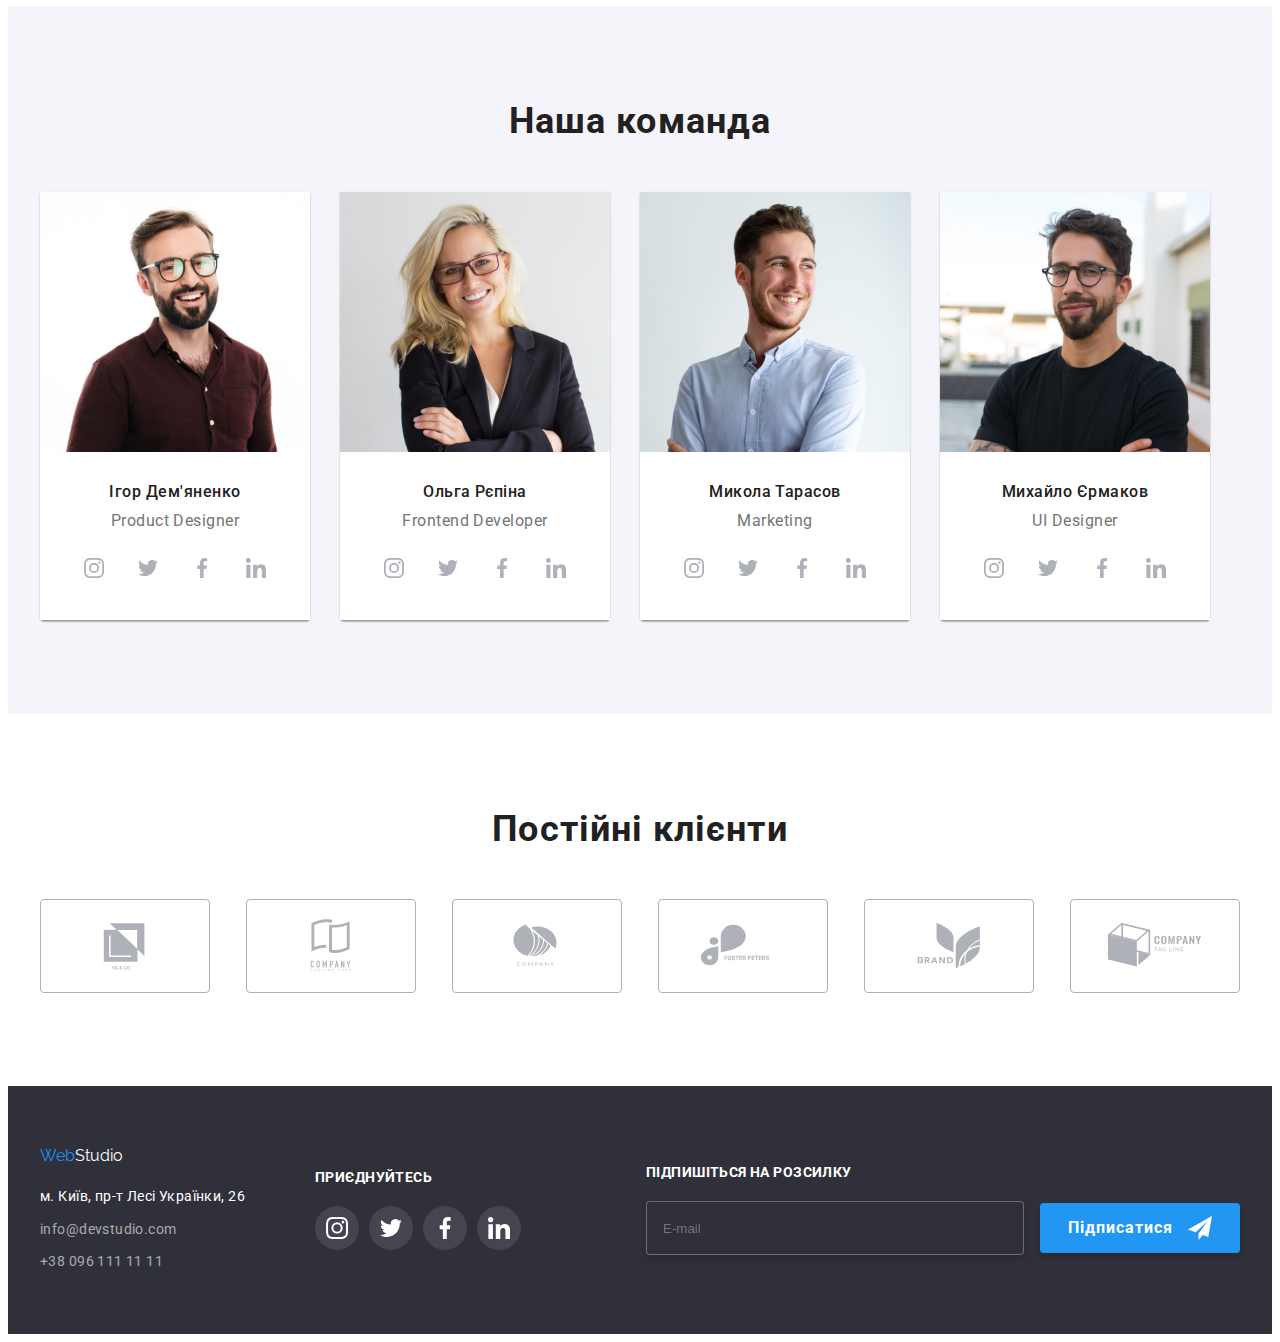
==== commit a2e7837e: "modal" ====
--- a/index.html
+++ b/index.html
@@ -408,41 +408,44 @@
     </footer>
     <div class="backdrop is-hidden" data-modal>
       <div class="modal">
-        <button type="button" class="btn-close-modal" data-modal-close>
-          <svg width="11" height="11" class="modal-close-icon">
+        <button type="button" class="modal__btn--close" data-modal-close>
+          <svg width="11" height="11" class="modal__icon-close">
             <use href="./images/icons.svg#icon-close"></use>
           </svg>
         </button>
-        <form class="form-view">
-          <p class="modal-head-text">Залиште свої дані, ми Вам передзвонимо</p>
-
-          <label for="name" class="label-text">Ім'я</label>
-          <div class="modal-input-wrap">
-            <input id="name" type="text" class="modal-input-text" /><svg
-              class="modal-person-icon"
+        <form class="modal__form-view form-view">
+          <p class="modal__form-text modal-head-text">Залиште свої дані, ми Вам передзвонимо</p>
+
+          <label for="name" class="modal__label-text label-text">Ім'я</label>
+          <div class="modal__input">
+            <input id="name" type="text" class="modal__input-text modal-input-text" /><svg
+              class="modal__input-icon modal-person-icon"
               width="18"
               height="18"
             >
               <use href="./images/icons.svg#icon-person-black"></use>
             </svg>
           </div>
-          <label for="tel" class="label-text">Телефон</label>
-          <div class="modal-input-wrap">
-            <input id="tel" name="tel" class="modal-input-text" type="tel" />
-            <svg width="18" height="18" class="modal-person-icon">
+          <label for="tel" class="modal__label-text">Телефон</label>
+          <div class="modal__input">
+            <input id="tel" name="tel" class="modal__input-text modal-input-text" type="tel" />
+            <svg width="18" height="18" class="modal__input-icon modal-person-icon">
               <use href="./images/icons.svg#icon-phone-black"></use>
             </svg>
           </div>
-          <label for="email" class="label-text">Пошта</label>
-          <div class="modal-input-wrap">
-            <input id="email" class="modal-input-text" type="email" name="mail" />
-            <svg width="18" height="18" class="modal-person-icon">
+          <label for="email" class="modal__label-text">Пошта</label>
+          <div class="modal__input">
+            <input id="email" class="modal__input-text modal-input-text" type="email" name="mail" />
+            <svg width="18" height="18" class="modal__input-icon modal-person-icon">
               <use href="./images/icons.svg#icon-email-black"></use>
             </svg>
           </div>
-          <label class="label-text">Коментар</label>
-          <div class="modal-input-wrap">
-            <textarea class="modal-input-text" placeholder="Введіть текст"></textarea>
+          <label class="modal__label-text">Коментар</label>
+          <div class="modal__input">
+            <textarea
+              class="modal__input-text modal-input-text"
+              placeholder="Введіть текст"
+            ></textarea>
           </div>
         </form>
         <label class="modal-icon-agree"
--- a/css/main.min.css
+++ b/css/main.min.css
@@ -1 +1 @@
-:root{--primery-color: #212121;--accent-color: #2196f3;--second-color: #757575;--backround-color: #f5f5f5;--logo-web-color: #000000;--background-btn: #f5f4fa;--text-btn-accent: #ffffff;--footer-adress-text: rgba(255, 255, 255, 0.6);--footer-backround-color: #2f303a;--icon-color: #afb1b8}body{font-family:"Roboto","Raleway",sans-serif;color:var(--primery-color)}.header{border-bottom:1px solid #ececec}.header .container{display:flex;align-items:center}.header__logo{padding:25px 0;margin-right:93px}.header__logo--color{color:var(--logo-web-color)}.navigation__list{padding:0;display:block;list-style-type:none;display:flex}.navigation__list>li:not(:last-child){margin-right:50px}.navigation__link{position:relative;padding:32px 0;font-weight:500;font-size:14px;line-height:1.14;letter-spacing:.02em;text-decoration:none;color:var(--primery-color);transition:color 250ms cubic-bezier(0.4, 0, 0.2, 1)}.navigation__link:hover,.navigation__link:focus{color:var(--accent-color)}.navigation__list .navigation__link.current{color:var(--accent-color)}.navigation__list .navigation__link.current::after{position:absolute;bottom:0;right:0;content:" ";width:100%;height:4px;background:#2196f3;border-radius:2px}.connection{list-style-type:none;display:flex;margin-left:auto}.connection__mail{display:flex;margin-right:50px;align-items:center}.connection__mail:focus,.connection__mail:hover{color:var(--accent-color);fill:currentColor}.connection__mail,.connection__phone{padding:32px 0;font-weight:500;font-size:14px;line-height:1.14;letter-spacing:.02em;color:var(--second-color);text-decoration:none;fill:var(--second-color);align-items:center;transition:color 250ms cubic-bezier(0.4, 0, 0.2, 1)}.connection__phone{display:flex;align-items:center}.connection__phone:hover,.connection__phone:focus{color:var(--accent-color);fill:currentColor}.connection__icon{margin-right:10px}p,h1,h2,h3,h4,h5,h6{margin:0px}ul{margin:0;padding-left:0}img{display:block;max-width:100%;height:auto}.button{cursor:pointer}.section{padding:94px 0px}.container{width:1200px;padding:0px 15px;margin:0px auto}.logo{display:block;font-family:"Raleway";font-size:26px;line-height:1.19;text-decoration:none;letter-spacing:.03em;color:var(--accent-color)}.button-studio{display:block;font-family:inherit;font-weight:700;font-size:16px;line-height:1.88;letter-spacing:.06em;color:#fff;background:#2196f3;margin:0 auto;padding:10px 32px;border:none;border-radius:4px;transition:color 250ms cubic-bezier(0.4, 0, 0.2, 1),background-color 250ms cubic-bezier(0.4, 0, 0.2, 1)}.button-studio:hover,.button-studio:focus{color:var(--accent-color);background:var(--text-btn-accent);cursor:pointer;border-radius:4px}.solution{background-image:linear-gradient(rgba(47, 48, 58, 0.4), rgba(47, 48, 58, 0.4)),url(../images/effect-solution.jpg);max-width:1600px;background-repeat:no-repeat;background-position:center;padding:200px 0;margin-left:auto;margin-right:auto}.solution__text{font-weight:900;font-size:44px;line-height:1.36;text-align:center;letter-spacing:.06em;text-transform:uppercase;color:var(--text-btn-accent);width:696px;margin:0 auto 30px}.solution__button{display:block;font-family:inherit;font-weight:700;font-size:16px;line-height:1.88;letter-spacing:.06em;color:var(--text-btn-accent);background:var(--accent-color);margin:0 auto;padding:10px 32px;border:none;border-radius:4px;transition:color 250ms cubic-bezier(0.4, 0, 0.2, 1),background-color 250ms cubic-bezier(0.4, 0, 0.2, 1)}.solution__button:hover,.solution__button:focus{color:var(--accent-color);background:var(--text-btn-accent);cursor:pointer;border-radius:4px}.benefits{list-style-type:none;display:flex}.benefits>li:not(:first-child){margin-left:30px}.benefits__icon{display:flex;justify-content:center;align-items:center;margin-bottom:30px;height:120px;max-width:270px;background:var(--background-btn);border-radius:4px}.benefits__text{font-weight:700;font-size:14px;line-height:1.14;letter-spacing:.03em;margin-bottom:10px}.benefits__subtext{font-size:14px;line-height:1.71;letter-spacing:.03em;color:var(--second-color);max-width:270px}.about{padding-top:0;padding-bottom:94px}.about__text{font-weight:700;font-size:36px;line-height:1.17;letter-spacing:.03em;margin-bottom:50px;text-align:center}.about__application{list-style-type:none;display:flex}.about__application>li:not(:first-child){margin-left:30px}.application__pictures{position:relative}.application__label{position:absolute;display:flex;bottom:0px;height:70px;width:100%;align-items:center;justify-content:center;background:rgba(47,48,58,.8)}.application__text{font-weight:700;font-size:14px;line-height:1.14;text-align:center;letter-spacing:.03em;text-transform:uppercase;color:var(--text-btn-accent)}.team{background-color:var(--background-btn);padding:94px 0px}.team__text{margin-bottom:50px;font-weight:700;font-size:36px;line-height:1.17;text-align:center;letter-spacing:.03em}.hero{list-style-type:none;display:flex}.hero>li{box-shadow:0px 1px 3px rgba(0,0,0,.12),0px 1px 1px rgba(0,0,0,.14),0px 2px 1px rgba(0,0,0,.2);border-radius:0px 0px 4px 4px}.team__hero>li:not(:first-child){margin-left:30px}.hero__status{padding-top:30px;padding-bottom:30px;background-color:var(--text-btn-accent)}.hero__name{font-weight:500;font-size:16px;line-height:1.19;letter-spacing:.03em;margin-bottom:10px;text-align:center}.hero__position{font-size:16px;line-height:1.19;letter-spacing:.03em;color:var(--second-color);margin-bottom:16px;text-align:center}.hero__list{list-style-type:none;display:flex;justify-content:center;align-items:center;gap:10px}.hero__item{height:44px;width:44px}.hero__social-netw{display:flex;height:100%;width:100%;justify-content:center;align-items:center;border-radius:50%;transition:background-color 250ms cubic-bezier(0.4, 0, 0.2, 1)}.hero__social-netw:hover,.hero__social-netw:focus{background-color:var(--accent-color);outline:rgba(0,0,0,0)}.hero__social-netw:hover .hero__icon,.hero__social-netw:focus .hero__icon{fill:var(--text-btn-accent)}.hero__icon{fill:var(--icon-color);transition:fill 250ms cubic-bezier(0.4, 0, 0.2, 1)}.section__text{font-weight:700;font-size:36px;line-height:1.17;text-align:center;letter-spacing:.03em;color:var(--primery-color);margin-bottom:50px}.clients{list-style-type:none;display:flex;justify-content:space-between;align-items:center;gap:30px}.clients__item{display:flex;width:170px;height:92px;justify-content:center;align-items:center}.clients__link{display:flex;height:100%;width:100%;justify-content:center;align-items:center;border:1px solid var(--icon-color);border-radius:4px;fill:var(--icon-color);transition:border 250ms cubic-bezier(0.4, 0, 0.2, 1)}.clients__link:hover .clients__icons,.clients__link:focus .clients__icons{fill:var(--accent-color)}.clients__link:hover{border:1px solid var(--accent-color);border-radius:4px}.clients__link:focus{border:1px solid var(--accent-color);border-radius:4px;outline:rgba(0,0,0,0)}.clients__icons{transition:fill 250ms cubic-bezier(0.4, 0, 0.2, 1)}.section__filtr{margin-bottom:50px;display:flex;justify-content:center}.section__filtr>li:nth-child(n+2){margin-left:8px}.filtr__link{list-style-type:none}.filtr__button{font-family:inherit;font-weight:500;font-size:16px;line-height:1.63;text-align:center;letter-spacing:.03em;background:var(--background-btn);color:var(--primery-color);border:none;padding:6px 22px;transition:background 250ms cubic-bezier(0.4, 0, 0.2, 1),color 250ms cubic-bezier(0.4, 0, 0.2, 1)}.filtr__button:hover,.filtr__button:focus{color:var(--text-btn-accent);background:var(--accent-color);cursor:pointer;border-radius:4px;box-shadow:0px 3px 1px rgba(0,0,0,.1),0px 1px 2px rgba(0,0,0,.08),0px 2px 2px rgba(0,0,0,.12);outline:rgba(0,0,0,0)}.poster{list-style-type:none;display:flex;justify-content:space-between}.section__poster{flex-wrap:wrap;flex-basis:calc((100% - 60px)/3);row-gap:30px}.poster__list a{text-decoration:none;font-family:inherit;color:inherit}.poster__text-title{padding:20px 24px;border:1px solid #eee}.poster__list.img{margin-right:0}.poster__link{display:block;transition:box-shadow 250ms cubic-bezier(0.4, 0, 0.2, 1)}.poster__link:hover,.poster__link:focus{box-shadow:0px 1px 1px rgba(0,0,0,.12),0px 4px 4px rgba(0,0,0,.06),1px 4px 6px rgba(0,0,0,.16)}.poster__link:hover .overlay,.poster__link:focus .overlay{transform:translateY(-294px)}.poster__wrapper{position:relative;overflow:hidden;transition:transform 250px cubic-bezier(0.4, 0, 0.2, 1)}.overlay{position:absolute;display:flex;justify-content:center;align-items:center;height:294px;width:100%;padding:0 24px;background:rgba(33,150,243,.9);transition:transform 250ms cubic-bezier(0.4, 0, 0.2, 1)}.overlay__text{font-size:18px;line-height:1.56;letter-spacing:.03em;color:var(--text-btn-accent)}.poster__name{font-weight:700;font-size:18px;line-height:2;letter-spacing:.06em;margin-bottom:4px}.poster__view{font-size:16px;line-height:1.88;letter-spacing:.03em;color:var(--second-color)}footer{background:var(--footer-backround-color);margin:0 auto;padding:60px 0}.footer-connect__logo{margin-bottom:20px}.logo__text-studio--color{color:var(--text-btn-accent)}.footer-adress{list-style-type:none}.footer-adress a{text-decoration:none;font-style:normal;font-size:14px;line-height:1.7;letter-spacing:.03em;color:var(--footer-adress-text);display:block;transition:color 250ms cubic-bezier(0.4, 0, 0.2, 1)}.footer-adress__list:not(:last-child){margin-bottom:9px}.footer-adress .footer-adress__map{color:var(--text-btn-accent)}.footer-adress__map:hover,.footer-adress__map:focus,.footer-adress__mail:hover,.footer-adress__mail:focus,.footer-adress__phone:hover,.footer-adress__phone:focus{color:var(--accent-color)}.footer-social__text{font-weight:700;font-size:14px;line-height:1.14;letter-spacing:.03em;text-transform:uppercase;color:var(--text-btn-accent);margin-bottom:20px;text-align:left}.footer-social__list{list-style-type:none;display:flex}.footer-social--margin{margin-left:70px}.footer-social__netw{width:44px;height:44px;justify-content:space-between;align-items:center;background:rgba(255,255,255,.1);border-radius:50%}.footer-social__netw:not(:first-child){margin-left:10px}.container__footer{display:flex;align-items:center;justify-content:space-between}.footer-social__link{display:flex;width:100%;height:100%;justify-content:center;align-items:center;transition:background-color 250ms cubic-bezier(0.4, 0, 0.2, 1)}.footer-social__link:focus,.footer-social__link:hover{background-color:var(--accent-color);border-radius:50%;outline:rgba(0,0,0,0)}.footer-social__icon{fill:var(--text-btn-accent)}.footer-mailing--margin-left{margin-left:auto}.footer-mailing__text{margin-bottom:20px;font-family:"Roboto";font-style:normal;font-weight:700;font-size:14px;line-height:1.14;letter-spacing:.03em;text-transform:uppercase;color:var(--text-btn-accent)}.footer-mailing__form-input{padding-left:16px;color:var(--backround-color);background:var(--footer-backround-color);width:358px;height:50px;border:1px solid rgba(255,255,255,.3);filter:drop-shadow(0px 4px 4px rgba(0, 0, 0, 0.15));border-radius:4px}.footer-mailing__btn{position:relative;width:200px;height:50px;background:var(--accent-color);box-shadow:0px 4px 4px rgba(0,0,0,.15);border-radius:4px;margin-left:12px;padding:10px 28px;text-align:start;cursor:pointer;border:none;font-family:"Roboto";font-style:normal;font-weight:700;font-size:16px;line-height:1.88;letter-spacing:.06em;color:var(--text-btn-accent)}.footer-mailing__btn:hover,.footer-mailing__btn:focus{color:var(--accent-color);background:var(--text-btn-accent);border-radius:4px}.footer-mailing__btn:hover .footer-mailing__icon,.footer-mailing__btn:focus .footer-mailing__icon{fill:var(--accent-color)}.footer-mailing__icon{position:absolute;top:13px;right:28px;fill:var(--text-btn-accent)}.poster__wrapper{position:relative;overflow:hidden;transition:transform 250px cubic-bezier(0.4, 0, 0.2, 1)}.overlay{position:absolute;display:flex;justify-content:center;align-items:center;height:294px;width:100%;padding:0 24px;background:rgba(33,150,243,.9);transition:transform 250ms cubic-bezier(0.4, 0, 0.2, 1)}.overley-text{font-size:18px;line-height:1.56;letter-spacing:.03em;color:var(--text-btn-accent)}.backdrop{position:fixed;top:0;height:100%;width:100%;background:rgba(0,0,0,.2);transition:opacity 500ms linear,visibility 500ms linear}.modal{position:absolute;padding:40px;height:581px;min-width:530px;top:50%;left:50%;transform:translate(-50%, -50%) rotate(0);background:var(--text-btn-accent);box-shadow:0px 1px 3px rgba(0,0,0,.12),0px 1px 1px rgba(0,0,0,.14),0px 2px 1px rgba(0,0,0,.2);border-radius:4px;transition:transform 300ms linear}.label-text{display:block;font-family:"Roboto";font-style:normal;font-weight:400;font-size:12px;line-height:1.17;letter-spacing:.01em;color:var(--second-color);width:100%}.modal-input-text{padding-left:42px;width:100%;border:1px solid rgba(33,33,33,.2);border-radius:4px;height:40px;cursor:pointer;transition:border-color 250ms cubic-bezier(0.4, 0, 0.2, 1)}.modal-input-text:focus,.modal-input-text:hover{border-color:var(--accent-color);outline:none}.modal-input-text:focus+svg,.modal-input-text:hover+svg{fill:var(--accent-color);border-color:var(--accent-color)}textarea{resize:none}textarea::not(::-moz-placeholder-shown){border-color:var(--accent-color)}textarea::not(:-ms-input-placeholder-shown){border-color:var(--accent-color)}textarea::not(::placeholder-shown){border-color:var(--accent-color)}textarea::-moz-placeholder{font-family:"Roboto";font-style:normal;font-weight:400;font-size:12px;line-height:1.17;letter-spacing:.01em;color:rgba(117,117,117,.5)}textarea:-ms-input-placeholder{font-family:"Roboto";font-style:normal;font-weight:400;font-size:12px;line-height:1.17;letter-spacing:.01em;color:rgba(117,117,117,.5)}textarea::placeholder{font-family:"Roboto";font-style:normal;font-weight:400;font-size:12px;line-height:1.17;letter-spacing:.01em;color:rgba(117,117,117,.5)}.modal-input-wrap textarea{display:block;margin-bottom:20px;height:120px;padding:12px 16px}.inpp:checked+.icon-agree>svg.icon-agree-frame{fill:var(--accent-color);background-color:var(--accent-color);border-radius:2px}.modal-icon{position:absolute;height:100%;width:100%;padding:4px 2px 3px 3px;fill:none;transition:fill 250ms cubic-bezier(0.4, 0, 0.2, 1)}.inpp:checked+.icon-agree>svg.modal-icon{fill:var(--text-btn-accent)}.icon-agree-frame{display:flex;width:100%;height:100%;justify-content:center;align-items:center;transition:fill 250ms cubic-bezier(0.4, 0, 0.2, 1),background-color 250ms cubic-bezier(0.4, 0, 0.2, 1)}.modal-agree{font-family:"Roboto";font-style:normal;font-weight:400;font-size:14px;line-height:1.71;letter-spacing:.03em;color:var(--second-color)}.modal-icon-agree{display:flex;justify-content:center;align-items:center}.icon-agree{display:flex;width:16px;height:15px;justify-content:center;align-items:center;position:relative;margin-right:8px}.modal-head-text{font-family:"Roboto";font-style:normal;font-weight:700;font-size:20px;line-height:1.15;text-align:center;letter-spacing:.03em;color:var(--primery-color);margin-bottom:12px}.modal-agree-btn{margin-top:30px;margin-left:auto;margin-right:auto;width:200px;height:50px;font-family:"Roboto";font-style:normal;font-weight:700;font-size:16px;line-height:1.88;display:block;border:none;letter-spacing:.06em;color:var(--text-btn-accent);background:var(--accent-color);box-shadow:0px 4px 4px rgba(0,0,0,.15);border-radius:4px;cursor:pointer}.modal-input-wrap{margin-top:4px;margin-bottom:10px;position:relative}.modal-person-icon{position:absolute;top:50%;transform:translateY(-50%);left:12px;transition:fill 250ms cubic-bezier(0.4, 0, 0.2, 1)}.backdrop.is-hidden .modal{transform:translate(-50%, -50%) rotate(-180deg)}.link-modal-agree{-webkit-text-decoration-color:var(--accent-color);text-decoration-color:var(--accent-color)}.modal-agree>a .text-treaty{color:var(--accent-color)}.btn-close-modal{padding:0;position:absolute;display:flex;justify-content:center;align-items:center;width:30px;height:30px;right:8px;top:8px;background-color:var(--text-btn-accent);border:1px solid rgba(0,0,0,.1);border-radius:50%;cursor:pointer}.btn-close-modal:hover .modal-close-icon,.btn-close-modal:focus .modal-close-icon{fill:var(--accent-color)}.modal-close-icon{display:flex;justify-content:center;align-items:center;fill:var(--logo-web-color);transition:fill 500ms cubic-bezier(0.4, 0, 0.2, 1)}.visually-hidden{visibility:hidden;opacity:0;pointer-events:none}.is-hidden{visibility:hidden;opacity:0;pointer-events:none}/*# sourceMappingURL=main.min.css.map */+:root{--primery-color: #212121;--accent-color: #2196f3;--second-color: #757575;--backround-color: #f5f5f5;--logo-web-color: #000000;--background-btn: #f5f4fa;--text-btn-accent: #ffffff;--footer-adress-text: rgba(255, 255, 255, 0.6);--footer-backround-color: #2f303a;--icon-color: #afb1b8}body{font-family:"Roboto","Raleway",sans-serif;color:var(--primery-color)}.header{border-bottom:1px solid #ececec}.header .container{display:flex;align-items:center}.header__logo{padding:25px 0;margin-right:93px;font-weight:700;font-size:26px;line-height:1.19;letter-spacing:0.03em}.header__logo--color{color:var(--logo-web-color)}.navigation__list{padding:0;display:block;list-style-type:none;display:flex}.navigation__list>li:not(:last-child){margin-right:50px}.navigation__link{position:relative;padding:32px 0;font-weight:500;font-size:14px;line-height:1.14;letter-spacing:0.02em;text-decoration:none;color:var(--primery-color);transition:color 250ms cubic-bezier(0.4, 0, 0.2, 1)}.navigation__link:hover,.navigation__link:focus{color:var(--accent-color)}.navigation__list .navigation__link.current{color:var(--accent-color)}.navigation__list .navigation__link.current::after{position:absolute;bottom:0;right:0;content:" ";width:100%;height:4px;background:#2196f3;border-radius:2px}.connection{list-style-type:none;display:flex;margin-left:auto}.connection__mail{display:flex;margin-right:50px;align-items:center}.connection__mail:focus,.connection__mail:hover{color:var(--accent-color);fill:currentColor}.connection__mail,.connection__phone{padding:32px 0;font-weight:500;font-size:14px;line-height:1.14;letter-spacing:0.02em;color:var(--second-color);text-decoration:none;fill:var(--second-color);align-items:center;transition:color 250ms cubic-bezier(0.4, 0, 0.2, 1)}.connection__phone{display:flex;align-items:center}.connection__phone:hover,.connection__phone:focus{color:var(--accent-color);fill:currentColor}.connection__icon{margin-right:10px}p,h1,h2,h3,h4,h5,h6{margin:0px}ul{margin:0;padding-left:0}img{display:block;max-width:100%;height:auto}.button{cursor:pointer}.section{padding:94px 0px}.container{width:1200px;padding:0px 15px;margin:0px auto}.logo{display:block;font-family:"Raleway";text-decoration:none;color:var(--accent-color)}.button{display:block;font-family:inherit;border:none;border-radius:4px}.button-studio{font-weight:700;font-size:16px;line-height:1.88;letter-spacing:0.06em;color:var(--text-btn-accent);background:var(--accent-color);margin:0 auto;padding:10px 32px;transition:color 250ms cubic-bezier(0.4, 0, 0.2, 1),background-color 250ms cubic-bezier(0.4, 0, 0.2, 1)}.button-studio:hover,.button-studio:focus{color:var(--accent-color);background:var(--text-btn-accent);cursor:pointer;border-radius:4px}.solution{background-image:linear-gradient(rgba(47, 48, 58, 0.4), rgba(47, 48, 58, 0.4)),url(../images/effect-solution.jpg);max-width:1600px;background-repeat:no-repeat;background-position:center;padding:200px 0;margin-left:auto;margin-right:auto}.solution__text{font-weight:900;font-size:44px;line-height:1.36;letter-spacing:0.06em;text-align:center;text-transform:uppercase;color:var(--text-btn-accent);width:696px;margin:0 auto 30px}.solution__button{font-weight:700;font-size:16px;line-height:1.88;letter-spacing:0.06em;color:var(--text-btn-accent);background:var(--accent-color);margin:0 auto;padding:10px 32px;border:none;border-radius:4px;transition:color 250ms cubic-bezier(0.4, 0, 0.2, 1),background-color 250ms cubic-bezier(0.4, 0, 0.2, 1)}.solution__button:hover,.solution__button:focus{color:var(--accent-color);background:var(--text-btn-accent);cursor:pointer;border-radius:4px}.benefits{list-style-type:none;display:flex}.benefits>li:not(:first-child){margin-left:30px}.benefits__icon{display:flex;justify-content:center;align-items:center;margin-bottom:30px;height:120px;max-width:270px;background:var(--background-btn);border-radius:4px}.benefits__text{font-weight:700;font-size:14px;line-height:1.14;letter-spacing:0.03em;margin-bottom:10px}.benefits__subtext{font-size:14px;line-height:1.71;letter-spacing:0.03em;color:var(--second-color);max-width:270px}.about{padding-top:0;padding-bottom:94px}.about__text{font-weight:700;font-size:36px;line-height:1.17;letter-spacing:0.03em;margin-bottom:50px;text-align:center}.about__application{list-style-type:none;display:flex}.about__application>li:not(:first-child){margin-left:30px}.application__pictures{position:relative}.application__label{position:absolute;display:flex;bottom:0;height:70px;width:100%;align-items:center;justify-content:center;background:rgba(47,48,58,.8)}.application__text{font-weight:700;font-size:14px;line-height:1.14;letter-spacing:0.03em;text-align:center;text-transform:uppercase;color:var(--text-btn-accent)}.team{background-color:var(--background-btn);padding:94px 0px}.team__text{font-weight:700;font-size:36px;line-height:1.17;letter-spacing:0.03em;margin-bottom:50px;text-align:center}.hero{list-style-type:none;display:flex}.hero>li{box-shadow:0px 1px 3px rgba(0,0,0,.12),0px 1px 1px rgba(0,0,0,.14),0px 2px 1px rgba(0,0,0,.2);border-radius:0px 0px 4px 4px}.team__hero>li:not(:first-child){margin-left:30px}.hero__status{padding-top:30px;padding-bottom:30px;background-color:var(--text-btn-accent)}.hero__name{font-weight:500;font-size:16px;line-height:1.19;letter-spacing:0.03em;margin-bottom:10px;text-align:center}.hero__position{font-weight:400;font-size:16px;line-height:1.19;letter-spacing:0.03em;color:var(--second-color);margin-bottom:16px;text-align:center}.hero__list{list-style-type:none;display:flex;justify-content:center;align-items:center;gap:10px}.hero__item{height:44px;width:44px}.hero__social-netw{display:flex;height:100%;width:100%;justify-content:center;align-items:center;border-radius:50%;transition:background-color 250ms cubic-bezier(0.4, 0, 0.2, 1)}.hero__social-netw:hover,.hero__social-netw:focus{background-color:var(--accent-color);outline:rgba(0,0,0,0)}.hero__social-netw:hover .hero__icon,.hero__social-netw:focus .hero__icon{fill:var(--text-btn-accent)}.hero__icon{fill:var(--icon-color);transition:fill 250ms cubic-bezier(0.4, 0, 0.2, 1)}.section__text{font-weight:700;font-size:36px;line-height:1.17;letter-spacing:0.03em;text-align:center;color:var(--primery-color);margin-bottom:50px}.clients{list-style-type:none;display:flex;justify-content:space-between;align-items:center;gap:30px}.clients__item{display:flex;width:170px;height:92px;justify-content:center;align-items:center}.clients__link{display:flex;height:100%;width:100%;justify-content:center;align-items:center;border:1px solid var(--icon-color);border-radius:4px;fill:var(--icon-color);transition:border 250ms cubic-bezier(0.4, 0, 0.2, 1)}.clients__link:hover .clients__icons,.clients__link:focus .clients__icons{fill:var(--accent-color)}.clients__link:hover{border:1px solid var(--accent-color);border-radius:4px}.clients__link:focus{border:1px solid var(--accent-color);border-radius:4px;outline:rgba(0,0,0,0)}.clients__icons{transition:fill 250ms cubic-bezier(0.4, 0, 0.2, 1)}.section__filtr{margin-bottom:50px;display:flex;justify-content:center}.section__filtr>li:nth-child(n+2){margin-left:8px}.filtr__link{list-style-type:none}.filtr__button{text-align:center;font-weight:500;font-size:16px;line-height:1.63;letter-spacing:0.03em;background:var(--background-btn);color:var(--primery-color);padding:6px 22px;transition:background 250ms cubic-bezier(0.4, 0, 0.2, 1),color 250ms cubic-bezier(0.4, 0, 0.2, 1)}.filtr__button:hover,.filtr__button:focus{color:var(--text-btn-accent);background:var(--accent-color);cursor:pointer;border-radius:4px;box-shadow:0px 3px 1px rgba(0,0,0,.1),0px 1px 2px rgba(0,0,0,.08),0px 2px 2px rgba(0,0,0,.12);outline:rgba(0,0,0,0)}.poster{list-style-type:none;display:flex;justify-content:space-between}.section__poster{flex-wrap:wrap;flex-basis:calc((100% - 60px)/3);row-gap:30px}.poster__list a{text-decoration:none;font-family:inherit;color:inherit}.poster__text-title{padding:20px 24px;border:1px solid #eee}.poster__list.img{margin-right:0}.poster__link{display:block;transition:box-shadow 250ms cubic-bezier(0.4, 0, 0.2, 1)}.poster__link:hover,.poster__link:focus{box-shadow:0px 1px 1px rgba(0,0,0,.12),0px 4px 4px rgba(0,0,0,.06),1px 4px 6px rgba(0,0,0,.16)}.poster__link:hover .overlay,.poster__link:focus .overlay{transform:translateY(-294px)}.poster__wrapper{position:relative;overflow:hidden;transition:transform 250px cubic-bezier(0.4, 0, 0.2, 1)}.overlay{position:absolute;display:flex;justify-content:center;align-items:center;height:294px;width:100%;padding:0 24px;background:rgba(33,150,243,.9);transition:transform 250ms cubic-bezier(0.4, 0, 0.2, 1)}.overlay__text{font-weight:400;font-size:18px;line-height:1.56;letter-spacing:0.03em;color:var(--text-btn-accent)}.poster__name{font-weight:700;font-size:18px;line-height:2;letter-spacing:0.06em;margin-bottom:4px}.poster__view{font-weight:400;font-size:16px;line-height:1.88;letter-spacing:0.03em;color:var(--second-color)}footer{background:var(--footer-backround-color);margin:0 auto;padding:60px 0}.footer-connect__logo{margin-bottom:20px}.logo__text-studio--color{color:var(--text-btn-accent)}.footer-adress{list-style-type:none}.footer-adress a{text-decoration:none;font-style:normal;font-size:14px;line-height:1.7;letter-spacing:0.03em;color:var(--footer-adress-text);display:block;transition:color 250ms cubic-bezier(0.4, 0, 0.2, 1)}.footer-adress__list:not(:last-child){margin-bottom:9px}.footer-adress .footer-adress__map{color:var(--text-btn-accent)}.footer-adress__map:hover,.footer-adress__map:focus,.footer-adress__mail:hover,.footer-adress__mail:focus,.footer-adress__phone:hover,.footer-adress__phone:focus{color:var(--accent-color)}.footer-social__text{font-weight:700;font-size:14px;line-height:1.14;letter-spacing:0.03em;text-transform:uppercase;color:var(--text-btn-accent);margin-bottom:20px;text-align:left}.footer-social__list{list-style-type:none;display:flex}.footer-social--margin{margin-left:70px}.footer-social__netw{width:44px;height:44px;justify-content:space-between;align-items:center;background:rgba(255,255,255,.1);border-radius:50%}.footer-social__netw:not(:first-child){margin-left:10px}.container__footer{display:flex;align-items:center;justify-content:space-between}.footer-social__link{display:flex;width:100%;height:100%;justify-content:center;align-items:center;transition:background-color 250ms cubic-bezier(0.4, 0, 0.2, 1)}.footer-social__link:focus,.footer-social__link:hover{background-color:var(--accent-color);border-radius:50%;outline:rgba(0,0,0,0)}.footer-social__icon{fill:var(--text-btn-accent)}.footer-mailing--margin-left{margin-left:auto}.footer-mailing__text{margin-bottom:20px;font-family:"Roboto";font-style:normal;font-weight:700;font-size:14px;line-height:1.14;letter-spacing:0.03em;text-transform:uppercase;color:var(--text-btn-accent)}.footer-mailing__form-input{padding-left:16px;color:var(--backround-color);background:var(--footer-backround-color);width:358px;height:50px;border:1px solid rgba(255,255,255,.3);filter:drop-shadow(0px 4px 4px rgba(0, 0, 0, 0.15));border-radius:4px}.footer-mailing__btn{position:relative;width:200px;height:50px;background:var(--accent-color);box-shadow:0px 4px 4px rgba(0,0,0,.15);border-radius:4px;margin-left:12px;padding:10px 28px;text-align:start;cursor:pointer;border:none;font-family:"Roboto";font-style:normal;font-weight:700;font-size:16px;line-height:1.88;letter-spacing:0.06em;color:var(--text-btn-accent)}.footer-mailing__btn:hover,.footer-mailing__btn:focus{color:var(--accent-color);background:var(--text-btn-accent);border-radius:4px}.footer-mailing__btn:hover .footer-mailing__icon,.footer-mailing__btn:focus .footer-mailing__icon{fill:var(--accent-color)}.footer-mailing__icon{position:absolute;top:13px;right:28px;fill:var(--text-btn-accent)}.poster__wrapper{position:relative;overflow:hidden;transition:transform 250px cubic-bezier(0.4, 0, 0.2, 1)}.overlay{position:absolute;display:flex;justify-content:center;align-items:center;height:294px;width:100%;padding:0 24px;background:rgba(33,150,243,.9);transition:transform 250ms cubic-bezier(0.4, 0, 0.2, 1)}.overley__text{font-weight:400;font-size:18px;line-height:1.56;letter-spacing:0.03em;color:var(--text-btn-accent)}.backdrop{position:fixed;top:0;height:100%;width:100%;background:rgba(0,0,0,.2);transition:opacity 500ms linear,visibility 500ms linear}.modal{position:absolute;padding:40px;height:581px;min-width:530px;top:50%;left:50%;transform:translate(-50%, -50%) rotate(0);background:var(--text-btn-accent);box-shadow:0px 1px 3px rgba(0,0,0,.12),0px 1px 1px rgba(0,0,0,.14),0px 2px 1px rgba(0,0,0,.2);border-radius:4px;transition:transform 300ms linear}.modal__label-text{display:block;font-family:"Roboto";font-style:normal;font-weight:400;font-size:12px;line-height:1.17;letter-spacing:.01em;color:var(--second-color);width:100%}.modal__input-text{padding-left:42px;width:100%;border:1px solid rgba(33,33,33,.2);border-radius:4px;height:40px;cursor:pointer;transition:border-color 250ms cubic-bezier(0.4, 0, 0.2, 1)}.modal__input-text:focus,.modal__input-text:hover{border-color:var(--accent-color);outline:none}.modal__input-text:focus+svg,.modal__input-text:hover+svg{fill:var(--accent-color);border-color:var(--accent-color)}textarea{resize:none}textarea::not(::-moz-placeholder-shown){border-color:var(--accent-color)}textarea::not(:-ms-input-placeholder-shown){border-color:var(--accent-color)}textarea::not(::placeholder-shown){border-color:var(--accent-color)}textarea::-moz-placeholder{font-family:"Roboto";font-style:normal;font-weight:400;font-size:12px;line-height:1.17;letter-spacing:.01em;color:rgba(117,117,117,.5)}textarea:-ms-input-placeholder{font-family:"Roboto";font-style:normal;font-weight:400;font-size:12px;line-height:1.17;letter-spacing:.01em;color:rgba(117,117,117,.5)}textarea::placeholder{font-family:"Roboto";font-style:normal;font-weight:400;font-size:12px;line-height:1.17;letter-spacing:.01em;color:rgba(117,117,117,.5)}.modal__input textarea{display:block;margin-bottom:20px;height:120px;padding:12px 16px}.inpp:checked+.icon-agree>svg.icon-agree-frame{fill:var(--accent-color);background-color:var(--accent-color);border-radius:2px}.modal-icon{position:absolute;height:100%;width:100%;padding:4px 2px 3px 3px;fill:none;transition:fill 250ms cubic-bezier(0.4, 0, 0.2, 1)}.inpp:checked+.icon-agree>svg.modal-icon{fill:var(--text-btn-accent)}.icon-agree-frame{display:flex;width:100%;height:100%;justify-content:center;align-items:center;transition:fill 250ms cubic-bezier(0.4, 0, 0.2, 1),background-color 250ms cubic-bezier(0.4, 0, 0.2, 1)}.modal-agree{font-family:"Roboto";font-style:normal;font-weight:400;font-size:14px;line-height:1.71;letter-spacing:.03em;color:var(--second-color)}.modal-icon-agree{display:flex;justify-content:center;align-items:center}.icon-agree{display:flex;width:16px;height:15px;justify-content:center;align-items:center;position:relative;margin-right:8px}.modal-head-text{font-family:"Roboto";font-style:normal;font-weight:700;font-size:20px;line-height:1.15;text-align:center;letter-spacing:.03em;color:var(--primery-color);margin-bottom:12px}.modal-agree-btn{margin-top:30px;margin-left:auto;margin-right:auto;width:200px;height:50px;font-family:"Roboto";font-style:normal;font-weight:700;font-size:16px;line-height:1.88;display:block;border:none;letter-spacing:.06em;color:var(--text-btn-accent);background:var(--accent-color);box-shadow:0px 4px 4px rgba(0,0,0,.15);border-radius:4px;cursor:pointer}.modal__input{margin-top:4px;margin-bottom:10px;position:relative}.modal__input-icon{position:absolute;top:50%;transform:translateY(-50%);left:12px;transition:fill 250ms cubic-bezier(0.4, 0, 0.2, 1)}.backdrop.is-hidden .modal{transform:translate(-50%, -50%) rotate(-180deg)}.link-modal-agree{-webkit-text-decoration-color:var(--accent-color);text-decoration-color:var(--accent-color)}.modal-agree>a .text-treaty{color:var(--accent-color)}.modal__btn--close{padding:0;position:absolute;display:flex;justify-content:center;align-items:center;width:30px;height:30px;right:8px;top:8px;background-color:var(--text-btn-accent);border:1px solid rgba(0,0,0,.1);border-radius:50%;cursor:pointer}.modal__btn--close:hover .modal__icon-close,.modal__btn--close:focus .modal__icon-close{fill:var(--accent-color)}.modal__icon-close{display:flex;justify-content:center;align-items:center;fill:var(--logo-web-color);transition:fill 500ms cubic-bezier(0.4, 0, 0.2, 1)}.visually-hidden{visibility:hidden;opacity:0;pointer-events:none}.is-hidden{visibility:hidden;opacity:0;pointer-events:none}/*# sourceMappingURL=main.min.css.map */